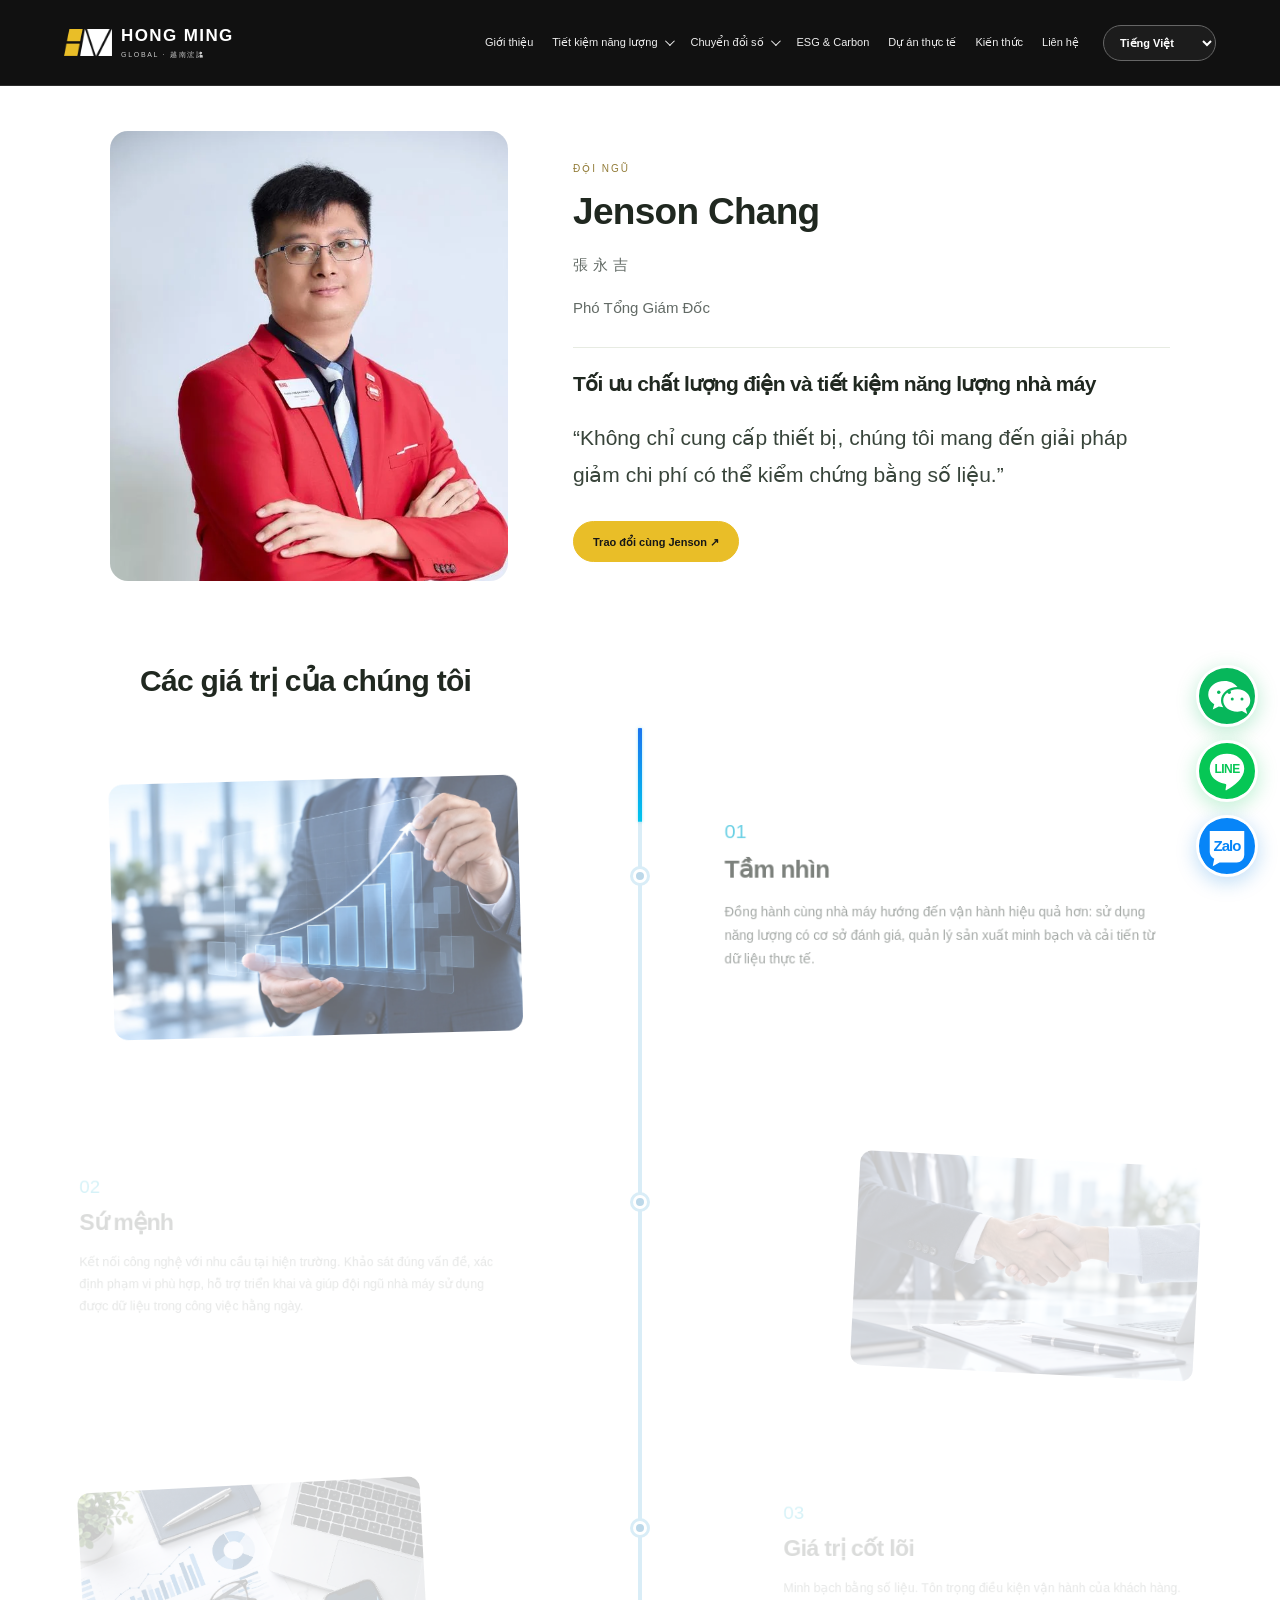
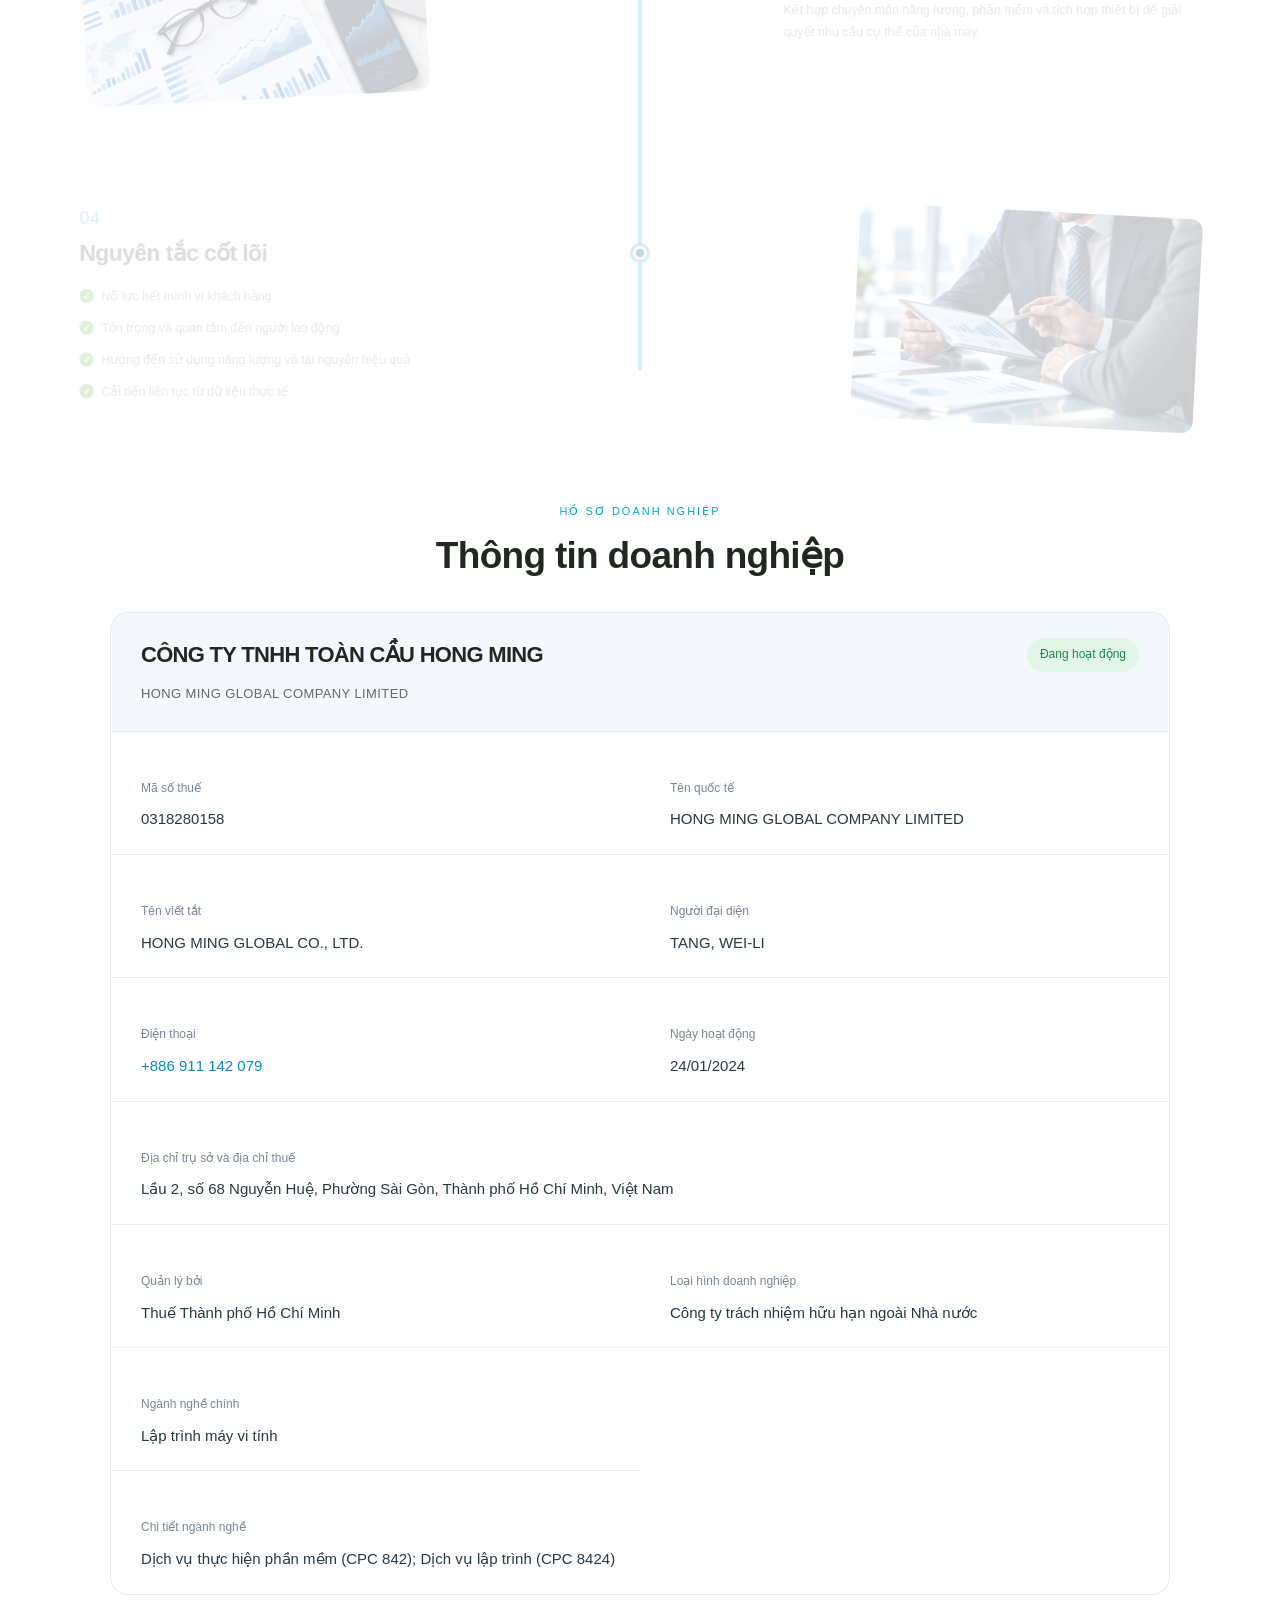
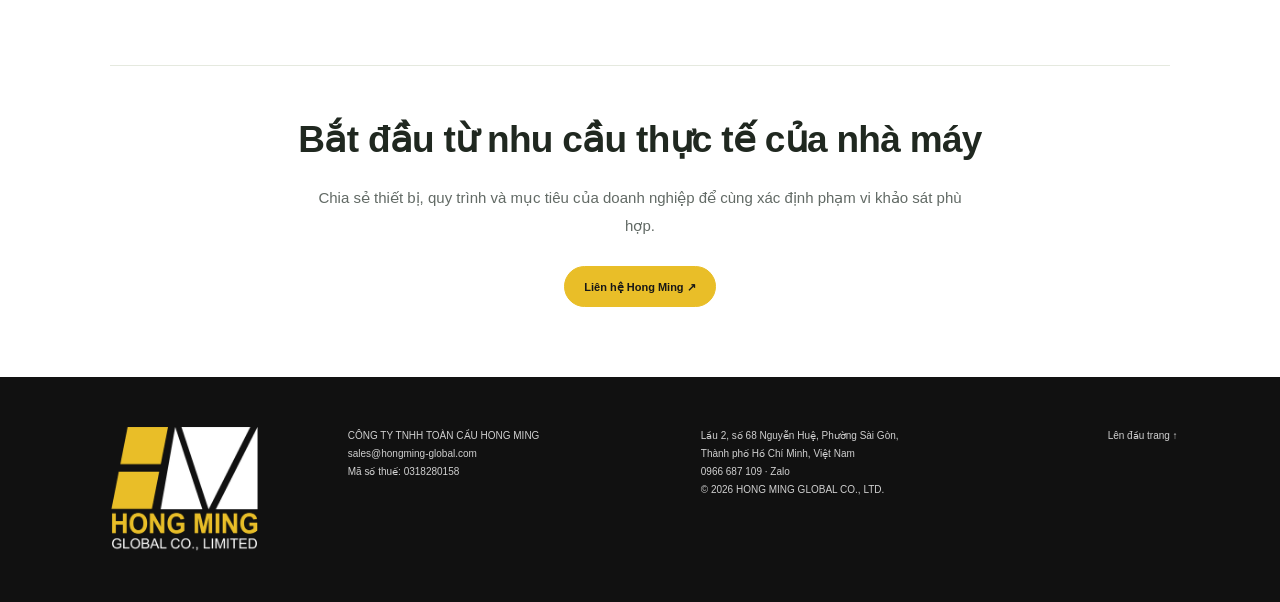
==== about.html @ 5a0a0f25 "Enable site animations automatically on every device" ====
<!DOCTYPE html><html lang="vi" translate="no" class="notranslate"><head><script src="motion-defaults-v86.js?v=86" defer></script><meta charset="utf-8"><meta name="viewport" content="width=device-width,initial-scale=1"><meta name="google" content="notranslate"><meta name="description" content="Giới thiệu Hong Ming Global."><title>Giới thiệu | Hong Ming Global</title><link rel="icon" href="assets__favicon.png"><link rel="canonical" href="https://lamsung632-collab.github.io/hongmingglobal/about.html"><link rel="stylesheet" href="shared-v84.css?v=86"><link rel="stylesheet" href="about-v84.css?v=86"><link rel="stylesheet" href="responsive-v85.css?v=86"></head><body><header class="home-header"><a aria-label="Hong Ming Global" class="brand" href="index.html#home"><span class="brand-mark" aria-hidden="true"><img src="assets__hm-mark-original.png" width="944" height="533" alt="" decoding="async" draggable="false"></span><span class="brand-wordmark"><b>HONG MING</b><small>GLOBAL · 越南浤詺</small></span></a><button aria-expanded="false" aria-label="Mở menu" class="menu">☰</button><nav aria-label="Điều hướng chính"><a href="about.html" data-t="about">Giới thiệu</a><details class="nav-group"><summary data-t="energy">Tiết kiệm năng lượng</summary><div class="nav-panel"><a href="index.html#services">Green Power Shield</a><a href="index.html#services">R-Optimizer · Water Scale Go</a><a href="ems.html">EMS</a></div></details><details class="nav-group"><summary data-t="digital">Chuyển đổi số</summary><div class="nav-panel"><a href="smb.html">SMB · IoT</a><a href="mes.html">MES</a><a href="rfid.html">RFID · WIP · WMS</a></div></details><a href="index.html#esg">ESG &amp; Carbon</a><a data-t="projects" href="index.html#projects">Dự án thực tế</a><a data-t="knowledge" href="index.html#knowledge">Kiến thức</a><a data-t="contact" href="index.html#contact">Liên hệ</a></nav><label class="language-label"><span class="sr-only">Language / Ngôn ngữ / 語言</span><select aria-label="Language / Ngôn ngữ / 語言" class="language notranslate" translate="no" id="lang"><option value="vi" lang="vi" translate="no">Tiếng Việt</option><option value="zh" lang="zh-Hant" translate="no">繁體中文</option><option value="en" lang="en" translate="no">English</option></select></label><a class="header-survey" href="index.html#contact" data-t="shortsurvey">Đặt lịch khảo sát ↗</a></header><main class="intro-page ems-page" id="home"><section class="intro-wrap intro-leader" id="team" data-ems-reveal><figure><img src="assets__jenson.webp" alt="Jenson Chang — 張永吉" width="600" height="900" loading="eager" decoding="async" draggable="false" fetchpriority="high"></figure><div><p data-t="abteam">ĐỘI NGŨ</p><h2>Jenson Chang</h2><p class="intro-name">張永吉</p><p data-t="abrole">Phó Tổng Giám Đốc</p><h3 data-t="abexpert">Tối ưu chất lượng điện và tiết kiệm năng lượng nhà máy</h3><blockquote data-t="abquote">“Không chỉ cung cấp thiết bị, chúng tôi mang đến giải pháp giảm chi phí có thể kiểm chứng bằng số liệu.”</blockquote><a class="home-primary" href="index.html#contact"><span data-t="abmeet">Trao đổi cùng Jenson ↗</span></a></div></section><section class="intro-wrap intro-values" id="values"><h2 data-t="abvalues">Các giá trị của chúng tôi</h2><div class="intro-value-flow"><div class="intro-connection" aria-hidden="true"></div><article class="intro-story "><figure class="intro-value-photo"><img src="assets__about-value-1.webp" alt="Business growth vision" width="1586" height="992" loading="lazy" decoding="async" draggable="false"></figure><div><span class="intro-number">01</span><h3 data-t="abvision">Tầm nhìn</h3><p data-t="abvisionp">Đồng hành cùng nhà máy hướng đến vận hành hiệu quả hơn: sử dụng năng lượng có cơ sở đánh giá, quản lý sản xuất minh bạch và cải tiến từ dữ liệu thực tế.</p></div></article><article class="intro-story intro-reverse"><figure class="intro-value-photo"><img src="assets__about-value-2.webp" alt="Business partnership" width="1586" height="992" loading="lazy" decoding="async" draggable="false"></figure><div><span class="intro-number">02</span><h3 data-t="abmission">Sứ mệnh</h3><p data-t="abmissionp">Kết nối công nghệ với nhu cầu tại hiện trường. Khảo sát đúng vấn đề, xác định phạm vi phù hợp, hỗ trợ triển khai và giúp đội ngũ nhà máy sử dụng được dữ liệu trong công việc hằng ngày.</p></div></article><article class="intro-story "><figure class="intro-value-photo"><img src="assets__about-value-3.webp" alt="Data analysis and core values" width="1586" height="992" loading="lazy" decoding="async" draggable="false"></figure><div><span class="intro-number">03</span><h3 data-t="abcore">Giá trị cốt lõi</h3><p data-t="abcorep">Minh bạch bằng số liệu. Tôn trọng điều kiện vận hành của khách hàng. Kết hợp chuyên môn năng lượng, phần mềm và tích hợp thiết bị để giải quyết nhu cầu cụ thể của nhà máy.</p></div></article><article class="intro-story intro-reverse"><figure class="intro-value-photo"><img src="assets__about-value-4.webp" alt="Business consultation and principles" width="1586" height="992" loading="lazy" decoding="async" draggable="false"></figure><div><span class="intro-number">04</span><h3 data-t="abprinciple">Nguyên tắc cốt lõi</h3><ul class="intro-principles"><li data-t="abp1">Nỗ lực hết mình vì khách hàng</li><li data-t="abp2">Tôn trọng và quan tâm đến người lao động</li><li data-t="abp3">Hướng đến sử dụng năng lượng và tài nguyên hiệu quả</li><li data-t="abp4">Cải tiến liên tục từ dữ liệu thực tế</li></ul></div></article></div></section><section class="intro-company-profile intro-wrap" id="history" data-ems-reveal=""><p class="intro-company-kicker" data-t="cpk">HỒ SƠ DOANH NGHIỆP</p><h2 data-t="cph">Thông tin doanh nghiệp</h2><div class="intro-company-heading"><h3>CÔNG TY TNHH TOÀN CẦU HONG MING</h3><span class="intro-company-status" data-t="cpactive">Đang hoạt động</span><p>HONG MING GLOBAL COMPANY LIMITED</p></div><dl class="intro-company-details"><div class="intro-company-field"><dt data-t="cptax">Mã số thuế</dt><dd>0318280158</dd></div><div class="intro-company-field"><dt data-t="cpinternational">Tên quốc tế</dt><dd>HONG MING GLOBAL COMPANY LIMITED</dd></div><div class="intro-company-field"><dt data-t="cpshort">Tên viết tắt</dt><dd>HONG MING GLOBAL CO., LTD.</dd></div><div class="intro-company-field"><dt data-t="cprep">Người đại diện</dt><dd>TANG, WEI-LI</dd></div><div class="intro-company-field"><dt data-t="cpphone">Điện thoại</dt><dd><a href="tel:+886911142079">+886 911 142 079</a></dd></div><div class="intro-company-field"><dt data-t="cpstart">Ngày hoạt động</dt><dd>24/01/2024</dd></div><div class="intro-company-field intro-company-wide"><dt data-t="cpaddress">Địa chỉ trụ sở và địa chỉ thuế</dt><dd data-t="cpaddressv">Lầu 2, số 68 Nguyễn Huệ, Phường Sài Gòn, Thành phố Hồ Chí Minh, Việt Nam</dd></div><div class="intro-company-field"><dt data-t="cpauthority">Quản lý bởi</dt><dd data-t="cpauthorityv">Thuế Thành phố Hồ Chí Minh</dd></div><div class="intro-company-field"><dt data-t="cptype">Loại hình doanh nghiệp</dt><dd data-t="cptypev">Công ty trách nhiệm hữu hạn ngoài Nhà nước</dd></div><div class="intro-company-field"><dt data-t="cpindustry">Ngành nghề chính</dt><dd data-t="cpindustryv">Lập trình máy vi tính</dd></div><div class="intro-company-field intro-company-wide"><dt data-t="cpsoftware">Chi tiết ngành nghề</dt><dd data-t="cpsoftwarev">Dịch vụ thực hiện phần mềm (CPC 842); Dịch vụ lập trình (CPC 8424)</dd></div></dl></section><section class="intro-wrap intro-next" data-ems-reveal><h2 data-t="abnext">Bắt đầu từ nhu cầu thực tế của nhà máy</h2><p data-t="abnextp">Chia sẻ thiết bị, quy trình và mục tiêu của doanh nghiệp để cùng xác định phạm vi khảo sát phù hợp.</p><a class="home-primary" href="index.html#contact"><span data-t="abcontact">Liên hệ Hong Ming ↗</span></a></section></main><footer class="fine-footer"><img alt="Hong Ming Global" class="logo" decoding="async" src="assets__hm-logo-white.png" width="360" height="273" draggable="false"><div>CÔNG TY TNHH TOÀN CẦU HONG MING<br><a href="mailto:sales@hongming-global.com">sales@hongming-global.com</a><br><span data-t="tax">Mã số thuế</span>: 0318280158</div><div>Lầu 2, số 68 Nguyễn Huệ, Phường Sài Gòn,<br>Thành phố Hồ Chí Minh, Việt Nam<br><a href="tel:+84966687109">0966 687 109</a> · <a href="https://zalo.me/0966687109">Zalo</a><br>© 2026 HONG MING GLOBAL CO., LTD.</div><a data-t="top" href="index.html#home">Lên đầu trang ↑</a></footer><div class="floating-socials" role="group" aria-label="Zalo · WeChat · LINE"><a class="floating-zalo social-wechat" href="https://u.wechat.com/kDHNkAsLHVBf3X8Jp2XX3-I" target="_blank" rel="noopener" aria-label="WeChat" title="WeChat"><img src="assets__wechat-green.svg" alt="WeChat" width="48" height="48" draggable="false" decoding="async"></a><a class="floating-zalo social-line" href="https://line.me/ti/p/vI6jWP2Cho" target="_blank" rel="noopener" aria-label="LINE" title="LINE"><img src="assets__line-green.svg" alt="LINE" width="48" height="48" draggable="false" decoding="async"></a><a aria-label="Nhắn Zalo Hong Ming" class="floating-zalo" href="https://zalo.me/0966687109" rel="noopener" target="_blank"><img src="assets__zalo-blue.svg" alt="Zalo" width="48" height="48" draggable="false" decoding="async"></a></div><script src="content-v2.js?v=86" defer></script><script src="content-en.js?v=86" defer></script><script src="about-page.js?v=86" defer></script><script src="site-navigation.js?v=86" defer></script><script src="ems-effects.js?v=86" defer></script><script src="about-values-flow.js?v=86" defer></script><script src="image-interactions.js?v=86" defer></script><script src="responsive-ui-v85.js?v=86" defer></script></body></html>
---- shared-v84.css ----
/* style.css */
:root{--bg:#111314;--panel:#1b1e20;--yellow:#edc62c;--text:#f4f2e9;--muted:#a5aaa9}*{box-sizing:border-box}html{scroll-behavior:smooth;scroll-padding-top:100px}body{margin:0;background:var(--bg);color:var(--text);font-family:Arial,'Noto Sans',sans-serif;line-height:1.65}button,input,textarea{font:inherit}a{color:inherit;text-decoration:none}button,a,input,textarea,summary{-webkit-tap-highlight-color:transparent}button,a{touch-action:manipulation}a:focus-visible,button:focus-visible,summary:focus-visible{outline:3px solid var(--yellow);outline-offset:5px}button{cursor:pointer}img{display:block;max-width:100%}.wrap{width:min(1240px,90%);margin:auto}header{position:sticky;top:0;z-index:20;background:#111314f5;border-bottom:1px solid #303334;display:flex;align-items:center;gap:22px;padding:21px 4%;backdrop-filter:blur(12px)}.logo{width:225px;height:auto}nav{display:flex;gap:20px;margin-left:auto;font-size:12px;font-weight:700}nav a:hover{color:var(--yellow)}.language{background:var(--yellow);border:0;padding:8px 12px;font-weight:bold}.menu{display:none}.hero{display:grid;grid-template-columns:1.12fr 1fr;gap:70px;align-items:center;padding:78px 0 70px}.eyebrow{text-transform:uppercase;font-size:12px;letter-spacing:2px;font-weight:bold;color:var(--yellow);margin:0 0 24px}h1{font-size:clamp(42px,4.5vw,68px);line-height:1.12;letter-spacing:-2.5px;margin:0 0 28px;font-weight:750}h1 span,h2 span{color:var(--yellow)}.lead{font-size:18px;color:var(--muted);line-height:1.8;max-width:580px}.actions{display:flex;align-items:center;flex-wrap:wrap;gap:24px;margin:32px 0}.button{display:inline-block;background:var(--yellow);color:#111;border:0;padding:15px 22px;font-size:14px;font-weight:700}.button:hover{background:#ffdc4d}.textlink{font-size:13px;border-bottom:1px solid #777;padding-bottom:5px}.hero-note{display:flex;gap:9px;align-items:center;font-size:12px;color:var(--muted);margin-top:45px}.dot{height:6px;width:6px;background:var(--yellow);border-radius:50%}figure{margin:0}.hero-image{position:relative;height:565px;background:var(--panel)}.hero-image>img{width:100%;height:100%;object-fit:cover}.hero-image:after{content:'';position:absolute;inset:45% 0 0;background:linear-gradient(transparent,#000d)}.hero-image figcaption{position:absolute;z-index:1;bottom:25px;left:25px;right:25px;display:flex;flex-direction:column;font-size:12px;letter-spacing:1px}.hero-image strong{font-size:21px;margin:5px 0}.trust{display:grid;grid-template-columns:repeat(4,1fr);padding:35px 0 40px;border-top:1px solid #383b3d;border-bottom:1px solid #383b3d}.trust>div{padding-left:30px;border-left:1px solid #383b3d}.trust>div:first-child{padding-left:0;border:0}.trust strong{display:block;font-size:36px;font-weight:500;color:var(--yellow)}.trust span{font-size:12px;color:var(--muted)}.section{padding-top:100px;padding-bottom:100px}h2{font-size:clamp(32px,3.5vw,48px);line-height:1.18;letter-spacing:-1.3px;margin:0 0 30px}h3{font-size:22px;line-height:1.4;margin:0 0 13px}.section-heading{display:flex;justify-content:space-between;gap:65px;align-items:end;margin-bottom:45px}.section-heading>p{max-width:390px;color:var(--muted);font-size:15px;margin-bottom:32px}.energy-layout{display:grid;grid-template-columns:1fr 1fr;gap:65px}.energy-layout figure img{width:100%;height:470px;object-fit:cover}.energy-layout figcaption{font-size:12px;color:var(--muted);margin-top:15px}.solutions article{display:flex;gap:24px;border-bottom:1px solid #3a3a3a;padding:19px 0}.solutions article:first-child{padding-top:0}.solutions article>span{color:var(--yellow);font-size:12px}.solutions p{color:var(--muted);font-size:14px;margin:0}.light{background:#efeee7;color:#1a1d1d}.light .eyebrow{color:#8b7100}.light .section-heading>p{color:#626766}.digital-grid{display:grid;grid-template-columns:1.35fr 1fr;gap:65px}.digital-main{background:white}.digital-main>img{width:100%;aspect-ratio:2.1;object-fit:contain;padding:15px}.digital-main>div{padding:28px}.digital-main p,.digital-list p{font-size:14px;color:#606765}.digital-list article{border-bottom:1px solid #cacdc7;padding:16px 0}.digital-list article:first-child{padding-top:0}.digital-list b{font-size:11px;letter-spacing:2px;color:#817000}.digital-list h3{margin:8px 0}.filters{display:flex;gap:8px;margin:0 0 28px;flex-wrap:wrap}.filters button{background:transparent;color:var(--muted);border:1px solid #414747;padding:10px 18px;font-size:13px}.filters .selected{background:var(--yellow);color:#161616;border-color:var(--yellow)}.project-grid{display:grid;grid-template-columns:repeat(3,1fr);gap:30px}.project-card{background:transparent;border:0;padding:0;text-align:left;color:var(--text)}.project-card img{width:100%;height:240px;object-fit:cover;background:#e9e9e9;transition:filter .2s}.project-card:hover img{filter:brightness(1.15)}.project-card .tag{font-size:10px;letter-spacing:1.5px;color:var(--yellow);display:block;margin:20px 0 9px}.project-card h3{display:flex;justify-content:space-between}.project-card p{font-size:13px;color:var(--muted);margin:0 0 18px}.source-note{font-size:11px;color:var(--muted);margin-top:35px}.esg{background:#252c28;border-top:1px solid #424d44;border-bottom:1px solid #424d44}.esg-grid{display:grid;grid-template-columns:1fr 1fr;gap:100px}.esg-grid article{display:flex;gap:25px;padding:20px 0;border-bottom:1px solid #4e5b52}.esg-grid strong{color:var(--yellow);font-size:12px}.about{display:grid;grid-template-columns:1fr 1fr;gap:90px}.about h2{font-size:64px}.values{border-top:1px solid #383b3d;padding-top:20px;margin-top:30px;color:var(--yellow)}.company{padding:35px;background:var(--panel);align-self:center}.company h3{font-size:24px}.company>p:not(.eyebrow){font-size:12px;color:var(--muted)}dl{font-size:14px}dt{color:var(--muted);margin-top:25px}dd{margin:3px 0}.knowledge{padding-top:0}.knowledge details{padding:22px 0;border-bottom:1px solid #3c4142}.knowledge summary{cursor:pointer;font-size:18px}.knowledge details p{color:var(--muted);max-width:800px}.contact{background:var(--yellow);color:#171b18}.contact .eyebrow{color:#635100}.contact-grid{display:grid;grid-template-columns:1fr 1fr;gap:110px}.contact h2{font-size:56px}.contact-phone{display:block;font-size:36px;letter-spacing:-1px;margin:30px 0 10px}.contact-links{display:flex;gap:30px;font-weight:bold}.contact-links a{border-bottom:1px solid #171b18}.small{font-size:12px}.contact form{background:#171c18;padding:34px;color:var(--text)}label{display:block;font-size:12px;margin-bottom:16px}input,textarea{display:block;width:100%;border:0;border-bottom:1px solid #627063;background:#242c26;color:white;padding:10px;margin-top:6px;border-radius:0}input:focus,textarea:focus{outline:2px solid var(--yellow)}form .small{color:var(--muted)}footer{padding-top:45px!important;padding-bottom:45px!important;display:flex;justify-content:space-between;gap:30px;font-size:11px;color:var(--muted);align-items:center}footer .logo{width:195px}dialog{border:1px solid #525b55;background:var(--bg);color:var(--text);max-width:850px;width:92%;max-height:90vh;padding:40px}dialog::backdrop{background:#000b;backdrop-filter:blur(5px)}#close-dialog{position:absolute;right:14px;top:7px;font-size:30px;background:none;border:0;color:white}dialog img{width:100%;max-height:55vh;object-fit:contain;margin:24px 0;background:#222}dialog p{color:var(--muted)}@media(max-width:1100px){nav{gap:12px;font-size:10px}.logo{width:180px}.hero{gap:35px}.hero-image{height:480px}.contact-grid{gap:50px}}@media(max-width:800px){header{padding:16px 5%}.menu{display:block;margin-left:auto;background:none;color:white;border:0;font-size:24px}nav{display:none;position:absolute;top:76px;left:0;right:0;padding:20px 5%;background:var(--bg);font-size:16px;flex-direction:column}nav.open{display:flex}.hero,.energy-layout,.digital-grid,.about,.esg-grid,.contact-grid{grid-template-columns:1fr;gap:35px}.hero{padding:50px 0}.hero-image{height:430px}.hero-note{margin-top:25px}h1{font-size:48px}.section{padding-top:65px;padding-bottom:65px}.section-heading{display:block;margin-bottom:30px}.section-heading>p{max-width:none}.trust{grid-template-columns:1fr 1fr;gap:25px}.trust>div{padding-left:15px}.trust>div:nth-child(3){border:0;padding:0}.trust span{font-size:10px}.project-grid{grid-template-columns:1fr 1fr;gap:22px}.project-card img{height:180px}.project-card h3{font-size:20px}.contact h2{font-size:44px}.about h2{font-size:54px}.energy-layout figure img{height:320px}footer{display:grid;grid-template-columns:1fr 1fr}.knowledge{padding-top:0}dialog{padding:30px 20px}}@media(max-width:450px){h1{font-size:41px}.project-grid{grid-template-columns:1fr}.project-card img{height:240px}.contact form{padding:22px}.contact-phone{font-size:30px}.hero-image{height:370px}footer{grid-template-columns:1fr}.actions{gap:20px}.logo{width:185px}.language{padding:6px 9px}.trust strong{font-size:30px}}
/* Hong Ming / refined monochrome edition */
:root{--yellow:#d8b83e;--text:#f7f7f2;--muted:#a4aaa8;--line:#303535}body{font-family:Arial,'Microsoft JhengHei',sans-serif}header{padding:18px 3.5%;gap:22px}header nav{font-size:12px;gap:19px}.brand{position:relative;display:block;flex-shrink:0;isolation:isolate;overflow:hidden;padding:8px 0;transition:transform .3s}.brand .logo{width:210px}.brand:after{content:'';position:absolute;top:-60%;left:-90%;width:38%;height:230%;background:linear-gradient(90deg,transparent,#fff4,transparent);transform:skewX(-24deg);pointer-events:none;animation:brand-glint 12s ease-in-out infinite}.brand:hover{transform:translateY(-2px)}@keyframes brand-glint{0%,76%{left:-90%}92%,100%{left:160%}}.language{background:transparent;color:var(--text);border:1px solid #545958;min-height:37px;padding:5px 10px}.language:hover{color:var(--yellow);border-color:var(--yellow)}nav a.active{color:var(--yellow)}.hero{position:relative;padding-top:70px;padding-bottom:75px;gap:60px}.hero:before{content:'';position:absolute;inset:0 38% 0 -10%;background-image:linear-gradient(#ffffff03 1px,transparent 1px),linear-gradient(90deg,#ffffff03 1px,transparent 1px);background-size:64px 64px;pointer-events:none;z-index:-1}.hero h1{font-size:clamp(46px,4.6vw,68px);line-height:1.13;letter-spacing:-2.4px}.hero h1 span{color:#b9bfbc}.hero .eyebrow:before{content:'';display:inline-block;width:24px;height:2px;background:var(--yellow);vertical-align:middle;margin-right:12px}.hero .lead{font-size:17px;max-width:520px}.hero-image{height:580px;overflow:hidden;border-radius:2px}.hero-image img{object-position:center;animation:image-intro 1.1s ease-out both}@keyframes image-intro{from{transform:scale(1.04);filter:brightness(.7)}to{transform:scale(1);filter:brightness(1)}}.hero-copy{animation:copy-intro .8s ease-out both}@keyframes copy-intro{from{opacity:.4;transform:translateY(16px)}to{opacity:1;transform:none}}.hero-image figcaption{padding-top:18px;border-top:1px solid #ffffff60}.hero-image figcaption>span:first-child{color:#dfdfd8}.hero-image figcaption>span:last-child{color:#d2d5d1}.button{transition:background .2s,transform .2s;min-height:49px}.button:hover{transform:translateY(-2px)}.hero .button{background:#f1f1e9;color:#111}.hero .button:hover{background:var(--yellow)}.trust{padding:33px 0}.trust strong{color:#f6f6ee;font-size:38px}.trust span{font-size:12px}.eyebrow{color:#b7bdb9;font-size:11px;letter-spacing:2px}.section{padding-top:88px;padding-bottom:88px}h2{font-weight:650;line-height:1.2}.section-white{width:100%;max-width:none;padding-left:max(5%,calc((100% - 1240px)/2));padding-right:max(5%,calc((100% - 1240px)/2));background:#f7f7f3;color:#191d1b}.section-white .eyebrow{color:#626a65}.section-white .section-heading>p,.section-white .lead,.section-white p:not(.eyebrow){color:#606964}.section-white .source-note{color:#6e756f}.problem-layout{display:grid;grid-template-columns:1.1fr 1fr;gap:75px;align-items:center}.problem-layout figure img{width:100%;border:1px solid #dedfd9}.problem-layout figcaption{font-size:11px;color:#6e756f;margin-top:12px}.thermal{font-size:clamp(34px,3vw,47px);font-weight:bold;letter-spacing:-1.2px}.thermal span{color:#aaa;font-size:30px;padding:0 8px}.problem-layout h3{margin-top:28px}.problem-layout p{font-size:14px}.product-metric{display:flex;align-items:center;gap:17px;margin-top:15px}.product-metric b{font-size:25px;font-weight:500;color:#e6e9e3;white-space:nowrap}.product-metric small{font-size:11px;line-height:1.5;color:#979f9a}.energy-layout figure{align-self:start;position:sticky;top:120px}.solutions article{padding:22px 0}.solutions article>span{color:#9da59f}.technical-details{border-top:1px solid #434a46;border-bottom:1px solid #434a46;margin-top:45px;padding:19px 0}.technical-details summary{cursor:pointer;font-size:14px;font-weight:bold;padding:5px 0}.technical-details p{font-size:13px}.technical-details[open] summary{margin-bottom:24px}.reference-grid{display:grid;grid-template-columns:1fr 1fr;gap:20px 45px}.reference-grid b{font-size:15px;line-height:2.3}.technical-details h3{margin-top:25px;font-size:18px}.table-scroll{overflow:auto}table{border-collapse:collapse;width:100%;font-size:14px;text-align:center}td,th{padding:14px;border:1px solid #424a45}th{font-weight:500}.ems-layout{display:grid;grid-template-columns:1fr 1.15fr;gap:65px;align-items:center}.ems-layout figure{background:#eceee8;padding:18px}.ems-layout figcaption{font-size:11px;color:#666e69;padding-top:12px}.process-mini article{display:flex;gap:22px;padding:20px 0;border-bottom:1px solid #d9ddd6}.process-mini article:first-child{padding-top:0}.process-mini article>span{font-size:12px;color:#878e86}.process-mini h3{font-size:21px}.process-mini p{font-size:14px;margin:0}.light{background:#111314;color:#f7f7f2}.light .eyebrow{color:#a4aaa8}.light .section-heading>p{color:#a4aaa8}.digital-main{background:#202625;color:#fff}.digital-main>img{background:#f1f3ed;padding:20px;min-height:240px}.digital-main p,.digital-list p{color:#a4aaa8}.digital-list article{border-color:#424a45}.digital-list b{color:#a4aaa8}.digital-more{display:grid;grid-template-columns:1fr 1fr;gap:65px;padding-top:45px}.digital-more article{border-top:1px solid #414a45;padding-top:25px}.digital-more p{color:#a4aaa8;font-size:14px}.compatibility b{display:inline-block;min-width:100px;color:#f4f5ee}#projects{background:#f7f7f3;color:#191d1b;width:100%;max-width:none;padding-left:max(5%,calc((100% - 1240px)/2));padding-right:max(5%,calc((100% - 1240px)/2))}#projects .section-heading>p,#projects .eyebrow,#projects .source-note{color:#606964}.project-card{color:#191d1b}.project-card img{border-radius:2px;transition:transform .35s,filter .35s}.project-card:hover img{filter:none;transform:translateY(-5px)}.project-card h3{font-size:23px}.project-card h3>span{font-size:20px;font-weight:400;color:#737c75}.project-card p{color:#606964}.project-card .tag{color:#706122;font-size:10px}.filters button{border-color:#ccd1c8;color:#454d47}.filters .selected{background:#1b211d;color:#fff;border-color:#1b211d}.filters button:hover{border-color:#606a62}#results{background:#eceee8;border-top:1px solid #d7ddd3}.results-grid{display:grid;grid-template-columns:repeat(3,1fr);gap:0}.results-grid article{padding:28px 30px 30px 0;border-top:1px solid #bec6bc;margin-right:30px}.results-grid .eyebrow{font-size:10px;letter-spacing:1px;min-height:18px}.results-grid strong{font-size:42px;line-height:1.2;font-weight:500;letter-spacing:-2px;display:block;margin-bottom:18px}.results-grid article:last-child strong{font-size:29px;letter-spacing:-1px;margin-bottom:30px}.results-grid p:not(.eyebrow){font-size:13px}.ab-figure{margin-top:35px}.ab-figure .image-zoom{display:block;max-height:440px;overflow:auto;width:100%;background:#fff;padding:15px}.ab-figure img{width:100%}figcaption{font-size:12px;margin-top:12px;color:#959e97}.section-white figcaption{color:#606964}.image-zoom{padding:0;border:0;background:none;cursor:zoom-in;display:block;width:100%}.video-feature video{display:block;width:100%;aspect-ratio:16/9;max-height:610px;background:#000;object-fit:contain}.video-feature figcaption{border-bottom:1px solid #3c4540;padding-bottom:20px}.media-gallery{display:grid;grid-template-columns:repeat(4,1fr);gap:20px;margin-top:32px}.media-gallery img{width:100%;height:205px;object-fit:cover}.media-gallery figcaption{font-size:11px}.process-grid{display:grid;grid-template-columns:repeat(4,1fr);gap:32px}.step-number{display:block;font-size:48px;font-weight:300;color:#a5ada2;border-top:1px solid #cbd2c6;padding-top:18px;margin-bottom:30px}.process-grid h3{font-size:20px;min-height:58px}.process-grid p{font-size:14px}.process-note{display:grid;grid-template-columns:.9fr 1.3fr;gap:60px;margin-top:38px;background:#eaece5;border-left:3px solid #c6ab44;padding:25px 30px}.process-note h3{margin:0;font-size:20px;align-self:center}.process-note p{font-size:13px;margin:0}.industry-list{display:grid;grid-template-columns:repeat(5,1fr);gap:25px}.industry-list article{padding:25px 0;border-top:1px solid #465047}.industry-list h3{font-size:20px}.industry-list p{color:#a4aaa8;font-size:13px}.area-note{font-size:13px;border-top:1px solid #465047;padding-top:22px;color:#a4aaa8}.esg{background:#f7f7f3;color:#191d1b;border-color:#d9dfd5}.esg .eyebrow{color:#626a65}.esg .lead{color:#606964}.esg-grid article{border-color:#cbd3c6}.esg-grid strong{color:#777f75}.esg-services{display:grid;grid-template-columns:repeat(3,1fr);gap:35px;margin-top:50px}.esg-services article{padding-top:25px;border-top:1px solid #bbc5b7}.esg-services b{color:#727d6e;font-size:12px;letter-spacing:1px}.esg-services h3{margin-top:15px;font-size:23px}.esg-services p{font-size:14px;color:#606964}.about{background:#151918;color:#f3f4ed}.about .eyebrow{color:#a4aaa8}.about h2 span{color:#aeb6ad}.about .lead{color:#a4aaa8}.company{background:#202723;border:1px solid #38433a}.company>p:not(.eyebrow){color:#a4aaa8}.company .eyebrow{color:#b9c0b5}.company dt{color:#a4aaa8}.values{color:#d3d7cd}.leader-section{display:grid;grid-template-columns:.8fr 1.2fr;gap:100px;align-items:center}.leader-photo{height:580px;overflow:hidden;background:#e8e9e5}.leader-photo img{width:100%;height:100%;object-fit:cover;object-position:center 25%}.leader-copy h2{font-size:44px}.chinese-name{display:block;font-size:23px;letter-spacing:4px;margin-top:12px;color:#6e776c}.leader-copy .leader-title{font-size:15px;color:#777f73;padding-bottom:25px;border-bottom:1px solid #cfd7c8}.leader-copy h3{font-size:23px;max-width:450px}.leader-copy blockquote{font-size:25px;line-height:1.65;color:#5e6959;margin:30px 0}.button-dark{background:#20281f;color:white}.button-dark:hover{background:#3a4636}.brand-groups>div{padding:26px 0;border-top:1px solid #39443b}.brand-groups h3{font-size:12px;letter-spacing:.5px;color:#969f94;margin-bottom:24px}.brand-names{display:flex;flex-wrap:wrap;gap:16px 38px}.brand-names span{font-size:23px;font-weight:600;color:#d9dfd4;letter-spacing:-.5px}.exhibition{display:grid;grid-template-columns:1.6fr 1fr;gap:28px;margin-top:40px}.exhibition img{width:100%;height:370px;object-fit:cover}.exhibition figure:last-child img{object-position:50% 40%}.knowledge{padding-top:88px;background:#f7f7f3;color:#191d1b;width:100%;max-width:none;padding-left:max(5%,calc((100% - 1240px)/2));padding-right:max(5%,calc((100% - 1240px)/2))}.knowledge .eyebrow{color:#626a65}.knowledge details{border-color:#d0d7cb}.knowledge details p{color:#606964}.knowledge summary{font-size:17px;font-weight:500;list-style:none;display:flex;justify-content:space-between;gap:20px}.knowledge summary:after{content:'+';font-size:22px}.knowledge details[open] summary:after{content:'−'}.contact{background:#eef0e8;color:#191d1b;border-top:1px solid #d5ddcc}.contact .eyebrow{color:#67715f}.contact h2{font-size:48px}.contact-grid{gap:70px;align-items:start}.contact p{font-size:14px;color:#59634f}.contact-phone{font-size:34px}.contact-links{font-size:15px}.contact form{background:#fff;color:#1d251a;border:1px solid #d7dece;padding:32px;box-shadow:0 16px 40px #00000004}.contact input,.contact textarea,.contact select{background:#f3f5ef;color:#1d251a;border:1px solid #d8dfce;padding:11px;outline-offset:2px}.contact label{font-weight:600;font-size:12px;color:#4b5744}.contact .button{background:#20281f;color:white;width:100%;margin-top:8px}.contact .button:hover{background:#3a4636}.contact .small{font-size:11px;color:#6d7764}.contact .qr-contacts{display:grid;grid-template-columns:repeat(3,1fr);gap:16px;margin-top:30px;max-width:450px}.qr-contacts figure{background:#fff;padding:10px;align-self:start}.qr-contacts img{width:100%;height:auto;aspect-ratio:1;object-fit:contain}.qr-contacts figcaption{text-align:center;color:#45513f;font-size:11px;margin:5px 0;line-height:1.6}.office-info{margin-top:25px;border-top:1px solid #c6cfbc;padding-top:15px}.office-info p{font-size:12px}.form-row{display:grid;grid-template-columns:1fr 1fr;gap:14px}select{display:block;width:100%;margin-top:6px;font:inherit;min-height:46px;border-radius:0}footer{align-items:start;padding-top:48px!important;padding-bottom:48px!important;font-size:11px;color:#a4aaa8}footer .logo{width:180px}.floating-zalo{position:fixed;bottom:24px;right:25px;background:#fff;color:#172514;border:1px solid #ccd4c6;border-radius:30px;box-shadow:0 4px 22px #0002;padding:11px 18px;font-size:14px;z-index:25;display:flex;gap:9px;align-items:center}.online-dot{width:6px;height:6px;background:#66a068;border-radius:50%}.skip-link{position:fixed;z-index:100;top:-100px;background:#fff;color:#111;padding:12px}.skip-link:focus{top:0}dialog{max-width:1050px;padding:45px;border:1px solid #596052}dialog img{max-height:70vh}#close-dialog{width:40px;height:40px}.knowledge-grid{display:grid;grid-template-columns:repeat(3,1fr);gap:22px;margin-bottom:55px}.knowledge-grid details{border:1px solid #d2d9cc;padding:24px;background:#fff;align-self:start}.knowledge-grid summary{font-size:20px;line-height:1.45}.knowledge-grid p{font-size:14px}.article-label{font-size:10px;letter-spacing:1px;color:#8d9685;display:block;margin-bottom:12px}.faq-heading{font-size:27px;margin-top:55px}.data-flow{padding-top:65px;padding-bottom:65px}.flow-tabs{display:flex;gap:10px;flex-wrap:wrap}.flow-tabs button{padding:10px 18px;border:1px solid #c1cbb7;background:transparent;color:#4a5642}.flow-tabs button[aria-selected=true]{background:#20281f;color:#fff}.flow-stage{display:grid;grid-template-columns:1fr 32px 1fr 32px 1fr;align-items:center;gap:10px;padding:38px 0}.flow-stage>div{border:1px solid #c9d3c0;padding:25px;min-height:130px;display:flex;flex-direction:column;justify-content:center;background:#fff}.flow-stage span{font-size:11px;color:#77846d;margin-bottom:8px}.flow-stage b{font-size:20px}.flow-stage>strong{text-align:center;font-weight:400;color:#78856c}.flow-description{min-height:50px;max-width:850px;font-size:15px}.no-js-note{font-size:13px}
@media(min-width:1550px){.hero{padding-top:85px;padding-bottom:85px}}@media(max-width:1150px){header{gap:15px}.brand .logo{width:185px}header nav{gap:13px;font-size:10px}.hero{gap:35px}.hero-image{height:540px}.leader-section{gap:60px}.contact-grid{gap:40px}}@media(max-width:900px){header nav{font-size:10px;gap:10px}.brand .logo{width:170px}.problem-layout{gap:40px}.process-grid{grid-template-columns:1fr 1fr}.industry-list{grid-template-columns:repeat(3,1fr)}.results-grid strong{font-size:33px}.contact-grid{gap:35px}.contact h2{font-size:40px}.media-gallery img{height:170px}.exhibition img{height:300px}.leader-section{gap:45px}.leader-photo{height:480px}}@media(max-width:800px){header{padding:12px 5%}.brand .logo{width:195px}.brand{padding:6px 0}.language{font-size:13px}header nav{top:73px;font-size:15px;gap:18px;padding:22px 5%;border-bottom:1px solid #3c4339}.menu{font-size:22px}.hero{padding-top:45px;padding-bottom:45px;gap:30px}.hero h1{font-size:48px}.hero-image{height:430px}.hero-image img{object-position:center 40%}.trust{padding:25px 0}.trust strong{font-size:32px}.trust span{font-size:10px}.section{padding-top:65px;padding-bottom:65px}.section-heading{margin-bottom:30px}.section-heading h2{margin-bottom:20px}.section-heading>p{font-size:14px;margin-bottom:0}.section-white{padding-left:5%;padding-right:5%}.problem-layout,.ems-layout,.leader-section{grid-template-columns:1fr;gap:30px}.problem-layout figure{order:2}.problem-layout h3{font-size:23px}.energy-layout figure{position:static}.energy-layout figure img{height:300px}.reference-grid{gap:20px;grid-template-columns:1fr}.digital-more{gap:25px}.results-grid{grid-template-columns:1fr 1fr;gap:20px}.results-grid article{margin:0;padding:22px 0}.results-grid strong{font-size:36px}.results-grid article:last-child strong{font-size:27px;margin-bottom:25px}.media-gallery{grid-template-columns:1fr 1fr;gap:22px}.media-gallery img{height:230px}.process-note{grid-template-columns:1fr;gap:15px;padding:24px}.industry-list{grid-template-columns:1fr 1fr}.esg-services{grid-template-columns:1fr;gap:20px;margin-top:25px}.esg-services h3{font-size:23px}.leader-section{grid-template-columns:.85fr 1.15fr;gap:25px}.leader-photo{height:420px}.leader-copy h2{font-size:31px}.leader-copy blockquote{font-size:20px}.leader-copy h3{font-size:20px}.leader-copy .button{font-size:12px;padding:12px}.leader-copy .leader-title{padding-bottom:15px}.brand-names{gap:16px 25px}.brand-names span{font-size:20px}.exhibition img{height:270px}.knowledge-grid{grid-template-columns:1fr 1fr}.contact-grid{grid-template-columns:1fr;gap:35px}.contact h2{font-size:43px}.contact .qr-contacts{max-width:430px}.contact form{padding:25px}.floating-zalo{right:15px;bottom:15px;font-size:12px;padding:9px 15px}.flow-stage{gap:5px;grid-template-columns:1fr 20px 1fr 20px 1fr}.flow-stage>div{padding:18px 12px}.flow-stage b{font-size:16px}footer{grid-template-columns:1fr 1fr}.ab-figure .image-zoom{max-height:none;padding:8px}}@media(max-width:500px){.hero h1{font-size:43px;letter-spacing:-1.8px}.hero .lead{font-size:15px}.hero-image{height:385px}.hero-image figcaption{bottom:20px;left:20px}.hero-image strong{font-size:19px}.hero .actions{gap:20px;margin:27px 0}.hero .button{padding:13px 17px;font-size:12px}.hero-note{font-size:10px}.section-heading h2{font-size:32px}.results-grid{grid-template-columns:1fr}.results-grid strong{font-size:43px}.results-grid article:last-child strong{font-size:34px;margin-bottom:20px}.results-grid article{padding:22px 0 12px}.media-gallery img{height:165px}.process-grid{grid-template-columns:1fr;gap:12px}.step-number{font-size:36px;margin-bottom:15px}.process-grid h3{min-height:0}.process-grid p{font-size:14px}.industry-list{grid-template-columns:1fr;gap:10px}.industry-list article{padding:18px 0}.industry-list h3{font-size:21px}.digital-more{grid-template-columns:1fr;gap:15px}.leader-section{grid-template-columns:1fr;gap:35px}.leader-photo{height:480px;max-width:380px;width:100%;margin:auto}.leader-copy h2{font-size:38px}.leader-copy blockquote{font-size:23px}.leader-copy h3{font-size:22px}.exhibition{grid-template-columns:1fr}.exhibition img{height:270px}.exhibition figure:last-child img{height:340px}.knowledge-grid{grid-template-columns:1fr;gap:15px}.contact h2{font-size:37px}.contact-phone{font-size:31px}.contact .qr-contacts{gap:9px}.qr-contacts figure{padding:6px}.qr-contacts figcaption{font-size:10px}.form-row{grid-template-columns:1fr;gap:0}.company{padding:25px}.company h3{font-size:23px}.about h2{font-size:47px}.flow-stage{grid-template-columns:1fr;padding:25px 0}.flow-stage>strong{transform:rotate(90deg)}.flow-stage>div{min-height:100px;padding:18px}.flow-stage b{font-size:20px}.flow-tabs button{font-size:12px;padding:8px 12px}footer{grid-template-columns:1fr;padding-bottom:80px!important}}

.knowledge-grid summary{display:block;position:relative;padding-right:17px}.knowledge-grid summary:after{position:absolute;right:0;top:20px}.knowledge-grid .article-label{display:block;font-size:10px;line-height:1.5;color:#8d9685}.brand .logo{height:auto}.hero-image img,.project-card img,.media-gallery img,.energy-layout img,.leader-photo img,.exhibition img{object-fit:cover}.digital-main>img{height:auto}.ems-layout img{height:auto}.problem-layout img,.ab-figure img{height:auto}.qr-contacts img{height:auto}.brand-names span{transition:color .2s}.brand-names span:hover{color:white}

/* home.css */
/* Homepage opening: Finepro-inspired spacing with Hong Ming content. */
.home-header{background:rgba(255,255,255,.96);color:#16191b;border-bottom:1px solid #eceeef;min-height:90px;padding:17px max(3%,calc((100% - 1440px)/2));gap:24px;box-shadow:none}.home-header .brand{display:flex;align-items:center;gap:9px;padding:0;overflow:visible}.home-header .brand:after{display:none}.brand-mark{width:48px;display:flex;color:#191c1e}.brand-mark svg{width:100%;height:auto;overflow:visible}.brand-wordmark{display:flex;flex-direction:column;line-height:1.2;gap:4px}.brand-wordmark b{font-size:18px;font-weight:800;letter-spacing:1px}.brand-wordmark small{font-size:8px;letter-spacing:2.1px;color:#6a7074}.home-header nav{font-size:12px;gap:21px;align-items:center;line-height:1.4;margin-left:auto}.home-header nav>a{white-space:nowrap;padding:10px 0}.home-header nav a:hover,.home-header nav a.active,.nav-group[open]>summary{color:#937719}.nav-group{position:relative;margin:0;padding:0;border:0}.nav-group summary{list-style:none;cursor:pointer;display:flex;align-items:center;gap:7px;padding:10px 0;white-space:nowrap}.nav-group summary::-webkit-details-marker{display:none}.nav-group summary:after{content:'';width:6px;height:6px;border-right:1px solid;border-bottom:1px solid;transform:rotate(45deg) translateY(-2px);transition:transform .2s}.nav-group[open] summary:after{transform:rotate(225deg) translate(-2px,-1px)}.nav-panel{position:absolute;z-index:30;top:calc(100% + 12px);left:-20px;min-width:240px;padding:12px;background:white;border:1px solid #e5e7e9;border-radius:16px;box-shadow:0 16px 48px #15232b12;display:grid;gap:3px;animation:home-dropdown .2s ease}.nav-panel a{display:block;padding:12px;border-radius:8px;font-weight:500}.nav-panel a:hover{background:#f5f5ef}.home-header .language{border:1px solid #b4b6b5;border-radius:30px;color:#24282a;font-size:12px;min-height:36px;padding:6px 14px;white-space:nowrap}.header-survey{display:inline-block;border-radius:30px;padding:11px 18px;background:#16191b;color:white;font-size:11px;font-weight:700;white-space:nowrap;transition:background .2s,transform .2s}.header-survey:hover{background:#3b3b32;transform:translateY(-1px)}
.home-intro{background:#fff;color:#181b1d;padding:68px 0 42px;overflow:hidden}.home-container{width:min(1240px,84%);margin:0 auto}.home-kicker{color:#82764f;margin:0 0 24px;letter-spacing:1.8px;font-size:10px;font-weight:700;display:flex;gap:12px;align-items:center;animation:home-reveal .6s both}.home-kicker:before{content:'';width:22px;height:3px;background:#c9ac4b;flex-shrink:0}.home-heading{display:grid;grid-template-columns:1.6fr 1fr;gap:64px;align-items:start;position:relative}.home-heading:before{content:'';position:absolute;inset:-120px -70px -150px -70px;background:radial-gradient(ellipse at 38% 42%,#e8edf6a8,transparent 64%);pointer-events:none}.home-heading> *{position:relative}.home-heading h1{font-family:Arial,'Microsoft JhengHei',sans-serif;font-size:clamp(38px,3.55vw,58px);font-weight:750;line-height:1.16;letter-spacing:-1.8px;margin:0;animation:home-from-left .7s ease both}.home-description{animation:home-from-right .7s ease both}.home-description>p{font-size:14px;color:#74797c;line-height:1.85;margin:0 0 17px}.home-inline-link{font-size:11px;color:#393e41;font-weight:700;display:inline-flex;gap:20px;border-bottom:1px solid #ced0d0;padding-bottom:7px;transition:gap .2s}.home-inline-link:hover{gap:29px}.home-actions{display:flex;gap:14px;margin:30px 0 28px;position:relative;animation:home-reveal .7s .12s both}.home-primary,.home-secondary{display:inline-flex;justify-content:center;align-items:center;gap:28px;padding:12px 20px;min-height:45px;border:1px solid #1b1e20;border-radius:40px;font-size:12px;font-weight:700;transition:background .2s,color .2s,transform .2s}.home-primary{background:#171a1c;color:white}.home-secondary{background:transparent;color:#272b2e}.home-primary:hover{background:#3c4144;transform:translateY(-2px)}.home-secondary:hover{background:#171a1c;color:white;transform:translateY(-2px)}
.brand-stage{position:relative;isolation:isolate;overflow:hidden;border-radius:30px;background:#111718;color:#f4f5f0;min-height:480px;height:clamp(440px,40vw,550px);padding:28px 36px;animation:home-reveal 1s .2s both;background-image:radial-gradient(ellipse at 65% 20%,#263638,transparent 65%),radial-gradient(ellipse at 15% 95%,#252821,transparent 50%)}.stage-grid{position:absolute;inset:0;z-index:-1;background-image:linear-gradient(#ffffff06 1px,transparent 1px),linear-gradient(90deg,#ffffff06 1px,transparent 1px);background-size:62px 62px;mask-image:linear-gradient(90deg,transparent,#0008,transparent)}.stage-top{display:flex;justify-content:space-between;gap:20px;color:#bfc7c4;font-family:monospace;font-size:9px;letter-spacing:2px;position:relative;z-index:2}.stage-top>span:last-child{font-family:Arial,sans-serif;font-size:8px;letter-spacing:1.6px;color:#8d9995}.particle-logo{position:absolute;inset:38px 0 130px;display:grid;place-items:center;pointer-events:none}#particle-canvas{width:100%;height:100%;display:block}.particle-fallback{position:absolute;width:min(45%,470px);height:auto;color:#d6ba55;opacity:.85}.particle-ready .particle-fallback{display:none}.stage-bottom{position:absolute;bottom:38px;left:36px;right:36px;display:flex;justify-content:space-between;align-items:end;gap:30px}.home-proof{display:block;border-left:2px solid #d2b74d;padding:6px 0 7px 21px;position:relative;max-width:370px}.proof-label{font-size:8px;letter-spacing:1.6px;color:#b3bdb7}.proof-number{font-size:51px;line-height:1.05;letter-spacing:-2px;color:#ead27e;margin:10px 0 8px}.proof-number>span:first-child{font-size:30px;margin-left:3px}.proof-number .proof-arrow{font-size:22px;margin-left:28px;color:#bac5bf;display:inline-block;transition:transform .2s}.home-proof:hover .proof-arrow{transform:translate(3px,-3px)}.home-proof p{font-size:12px;margin:0;color:#e6e9e3}.home-proof small{font-family:monospace;font-size:9px;color:#87948e;display:block;margin-top:5px}.stage-caption{max-width:290px;text-align:right}.stage-status{display:flex;gap:7px;align-items:center;justify-content:end;letter-spacing:1px;font-size:7px;color:#94a69c}.stage-status i{height:4px;width:4px;border-radius:50%;background:#c6bc76;box-shadow:0 0 9px #dcc96370}.stage-caption>p{font-size:23px;line-height:1.32;letter-spacing:-.3px;color:#e7eae3;margin:12px 0 17px}.motion-controls{display:flex;gap:18px;justify-content:end;align-items:center}.motion-controls button{display:inline-flex;gap:6px;align-items:center;background:none;color:#8c9991;border:0;font-size:8px;padding:5px 0}.motion-controls button:hover{color:#e9d58c}.motion-icon{font-size:10px}.stage-since{font-family:monospace;font-size:8px;color:#819087;white-space:nowrap}
.home-stats{width:85%;position:relative;margin:-26px auto 0;background:#fff;border:1px solid #e9ebea;border-radius:18px;box-shadow:0 8px 28px #2634320a;display:grid;grid-template-columns:repeat(4,1fr);padding:25px 12px;animation:home-reveal .8s .4s both}.home-stats>div{text-align:center;padding:0 12px;border-right:1px solid #e9ebea}.home-stats>div:last-child{border:0}.home-stats strong{display:block;font-size:30px;font-weight:650;line-height:1.25;letter-spacing:-.8px;color:#202527}.home-stats strong>span{font-size:20px}.home-stats p{font-size:10px;color:#838889;line-height:1.7;margin:7px 0 0}.home-stats p b{font-weight:500;color:#5d6466}.home-source{font-size:9px;text-align:center;color:#93999a;line-height:1.7;max-width:850px;margin:17px auto 0}.home-header .menu{color:#171b1d}
@keyframes home-reveal{from{opacity:0;transform:translateY(22px)}to{opacity:1;transform:none}}@keyframes home-from-left{from{opacity:0;transform:translateX(-24px)}to{opacity:1;transform:none}}@keyframes home-from-right{from{opacity:0;transform:translateX(24px)}to{opacity:1;transform:none}}@keyframes home-dropdown{from{opacity:0;transform:translateY(-5px)}to{opacity:1;transform:none}}
@media(min-width:1600px){.home-container{width:min(1360px,82%)}.home-heading h1{font-size:62px}.home-description>p{font-size:16px}.home-intro{padding-top:85px}.home-actions{margin-top:35px}.brand-stage{height:560px}.home-stats strong{font-size:34px}}
@media(max-width:1250px){.home-header{gap:16px;padding-left:3%;padding-right:3%}.home-header nav{gap:13px;font-size:10px}.brand-wordmark b{font-size:16px}.brand-mark{width:40px}.brand-wordmark small{font-size:7px;letter-spacing:1.5px}.header-survey{display:none}.home-heading{gap:36px}.home-heading h1{font-size:clamp(36px,4vw,49px)}.home-description>p{font-size:13px}.home-stats{width:88%}.home-container{width:86%}}
@media(max-width:950px){.home-header{min-height:76px;padding:14px 5%}.home-header .menu{display:block;margin-left:auto;font-size:23px}.home-header nav{display:none;position:absolute;top:76px;left:0;right:0;background:#fff;border-bottom:1px solid #e5e8e7;font-size:14px;padding:20px 5%;max-height:80vh;overflow:auto;align-items:stretch;margin:0;gap:5px}.home-header nav.open{display:flex;flex-direction:column}.home-header nav>a,.nav-group summary{padding:12px 0}.nav-panel{position:static;margin:0 0 8px;box-shadow:none;border:0;background:#f6f7f5;padding:7px 12px;min-width:0}.home-header .language{font-size:11px}.home-container{width:90%}.home-intro{padding-top:42px}.home-heading{grid-template-columns:1.4fr 1fr;gap:30px}.home-heading h1{font-size:39px}.home-description>p{font-size:12px;line-height:1.75}.home-kicker{font-size:8px;letter-spacing:1.2px}.home-actions{margin-top:25px}.brand-stage{height:440px;min-height:440px;padding:24px}.stage-bottom{left:24px;right:24px}.home-stats{width:90%}.home-stats strong{font-size:26px}}
@media(max-width:680px){.home-heading{grid-template-columns:1fr;gap:23px}.home-heading h1{font-size:clamp(32px,7.5vw,46px);letter-spacing:-1.3px}.desktop-break{display:none}.home-description>p{font-size:14px;line-height:1.8;margin-bottom:12px}.home-kicker{font-size:8px;line-height:1.8;max-width:310px;letter-spacing:1px;margin-bottom:20px}.home-actions{gap:10px;flex-wrap:wrap;margin:24px 0}.home-primary,.home-secondary{font-size:11px;padding:12px 16px;gap:17px;min-height:43px}.brand-stage{min-height:480px;height:480px;border-radius:22px;padding:22px 20px}.stage-top{font-size:8px;letter-spacing:1.3px}.stage-top>span:last-child{max-width:145px;font-size:6px;text-align:right;line-height:1.6}.particle-logo{inset:64px -20% 190px}.particle-fallback{width:55%}.stage-bottom{left:22px;right:22px;bottom:38px;align-items:start;gap:15px;flex-direction:column}.home-proof{padding-left:15px;border-left-width:2px;max-width:none}.proof-label{font-size:7px;letter-spacing:1.2px}.proof-number{font-size:42px;margin:7px 0}.proof-number>span:first-child{font-size:25px}.home-proof p{font-size:11px}.home-proof small{font-size:8px}.stage-caption{max-width:none;width:100%;text-align:left}.stage-caption>p{display:none}.stage-status{display:none}.motion-controls{justify-content:space-between}.motion-controls button{font-size:8px}.home-stats{grid-template-columns:1fr 1fr;gap:20px 0;padding:21px 10px;width:90%;margin-top:-21px;border-radius:16px}.home-stats>div:nth-child(2){border:0}.home-stats strong{font-size:27px}.home-stats p{font-size:9px}.home-source{font-size:8px;margin-top:16px;text-align:left;padding:0 5%}.home-intro{padding-bottom:32px}.brand-wordmark b{font-size:17px}.brand-wordmark small{font-size:7px}.brand-mark{width:40px}}

.sr-only{position:absolute;width:1px;height:1px;padding:0;margin:-1px;overflow:hidden;clip:rect(0,0,0,0);white-space:nowrap;border:0}.home-header .language-label{margin:0;flex-shrink:0}.home-header select.language{margin:0;width:auto;max-width:125px;min-height:36px;background:#fff;color:#25292b;padding:7px 25px 7px 12px;cursor:pointer;line-height:1.3;font-family:inherit}.home-header select.language:focus-visible{outline:2px solid #c3a33e;outline-offset:3px}html[lang=en] .home-header nav{font-size:11px;gap:16px}html[lang=en] .stage-top>span:last-child{font-size:7px}html[lang=en] .home-stats p{font-size:9px}@media(max-width:1250px){html[lang=en] .home-header nav{font-size:10px;gap:11px}}@media(max-width:950px){html[lang=en] .home-header nav{font-size:14px;gap:5px}}@media(max-width:400px){.brand-wordmark b{font-size:14px}.brand-mark{width:32px}.brand-wordmark small{font-size:6px;letter-spacing:1px}.home-header{gap:12px}.home-header select.language{font-size:10px;max-width:105px;padding-right:16px}}

/* fine-layout.css */
/* Finepro layout reference: quiet white space, large photography, rounded controls. */
:root{--bg:#fff;--panel:#f5f6f5;--text:#191d1e;--muted:#7d8588;--yellow:#b79a37;--line:#e6e9e8}body{background:#fff;color:var(--text);font-family:Arial,'Microsoft JhengHei',sans-serif}.wrap,.fine-wrap,.home-container{width:min(1120px,84%);margin-left:auto;margin-right:auto}.section{padding:70px 0}h2{font-size:30px;letter-spacing:-.9px;font-weight:650;line-height:1.3}h3{font-size:18px;letter-spacing:-.3px}p{line-height:1.75}.home-header{padding:17px max(5%,calc((100% - 1320px)/2));min-height:86px;border:0;box-shadow:0 1px 0 #171d2005}.brand-mark{width:43px}.brand-mark img{width:100%;height:auto;filter:grayscale(1) brightness(.24)}.brand-wordmark b{letter-spacing:1.4px;font-size:17px}.brand-wordmark small{letter-spacing:1.7px;font-size:7px}.home-header nav{font-size:11px;gap:19px;font-weight:500}.header-survey{display:none}.home-header nav>a,.nav-group summary{transition:color .2s}.home-header .language-label{font-weight:400}.home-header select.language{border-radius:30px;border-color:#b1b8b7;font-size:11px}.home-intro{padding:65px 0 28px;position:relative}.home-kicker{font-size:8px;color:#8d8059;letter-spacing:1.65px;margin-bottom:20px}.home-kicker:before{width:19px;height:2px}.home-heading{grid-template-columns:1.65fr 1fr;gap:52px}.home-heading:before{inset:-70px -70px -100px;background:radial-gradient(ellipse at 50% 45%,#e7edf8c2,transparent 70%)}.home-heading h1{font-size:clamp(34px,3.55vw,49px);line-height:1.14;letter-spacing:-1.65px;font-weight:750}.home-description>p{font-size:13px;line-height:1.85;color:#838a8e;margin:0}.home-actions{margin:27px 0 26px;gap:15px}.home-primary,.home-secondary{font-size:11px;min-height:41px;padding:10px 19px;gap:20px}.brand-stage{height:clamp(440px,39vw,540px);min-height:440px;padding:27px 30px;background:#141a1c;border-radius:28px;box-shadow:none;isolation:isolate}.stage-site-photo{position:absolute;top:0;left:0;width:67%;height:100%;object-fit:cover;object-position:50% 43%;z-index:-2;filter:brightness(.77) saturate(.72)}.brand-stage:before{content:'';position:absolute;inset:0;background:linear-gradient(90deg,#0f171910 10%,#12191b40 35%,#141a1c 70%),linear-gradient(0deg,#0b1214e6,transparent 45%);z-index:-1;pointer-events:none}.brand-stage:after{content:'';position:absolute;left:64%;top:17%;height:60%;width:1px;background:linear-gradient(transparent,#ffffff16,transparent);pointer-events:none;z-index:0}.stage-top{position:relative;z-index:4;font-size:8px;color:#e1e7e3;letter-spacing:1.8px}.stage-top>span:last-child{color:#9da9a3;font-size:6px;max-width:250px;text-align:right;line-height:1.6}.original-logo-stage{position:absolute;right:3.5%;top:0;width:46%;height:100%;z-index:1;pointer-events:none}.original-logo-fallback{position:absolute;top:50%;left:50%;width:84%;height:auto;transform:translate(-50%,-50%);filter:brightness(1.03)}.original-ready .original-logo-fallback{display:none}#particles{position:absolute;inset:0;width:100%;height:100%;z-index:2;pointer-events:none}.stage-bottom{left:30px;bottom:42px;right:auto;z-index:4;max-width:43%}.home-proof{padding:4px 0 5px 17px;border-left:2px solid #dfc767;backdrop-filter:blur(2px)}.proof-label{font-size:7px;color:#e4e7dc;letter-spacing:1.1px}.proof-number{font-size:50px;color:#ead58a;font-weight:500;letter-spacing:-2px}.home-proof p{font-size:11px;color:#f1f3ec}.home-proof small{font-size:8px;color:#b3c0b7;max-width:245px}.motion-controls{position:absolute;right:28px;bottom:43px;z-index:5}.motion-controls button{border:1px solid #85978e42;background:#17201c77;border-radius:22px;padding:8px 12px;color:#b6c0b9;font-size:8px}.motion-controls .stage-since{display:none}.home-stats{width:78%;margin-top:-26px;padding:23px 7px;box-shadow:0 3px 7px #0000000d;border-radius:15px;border-color:#e7eae7;z-index:6}.home-stats>div{padding:0 10px}.home-stats strong{font-size:29px;font-weight:600;letter-spacing:-1px}.home-stats p{font-size:9px;line-height:1.6;margin-top:8px}.home-stats p b{font-size:9px;color:#676f71;font-weight:400}.home-source{font-size:8px;max-width:780px;margin-top:18px;color:#a0a7a8;line-height:1.6}
.fine-benefits,.fine-services{padding:50px 0 30px}.services-heading{text-align:center;margin-bottom:35px}.services-heading h2{font-size:29px;margin:0 0 10px;letter-spacing:-.8px}.services-heading>p{font-size:14px;margin:0;color:#858d90}.benefits-grid{position:relative;isolation:isolate;display:grid;grid-template-columns:repeat(6,1fr);gap:14px}.benefits-grid:before{content:'';position:absolute;inset:-70px -80px;background:radial-gradient(ellipse,#d9e5ffb0,transparent 65%);z-index:-1;pointer-events:none}.benefit-card{position:relative;grid-column:span 2;border-radius:18px;padding:23px 20px 20px;background:#ffffff86;min-height:190px}.benefit-card:nth-last-child(-n+2){grid-column:span 3;min-height:170px}.benefit-icon{font-size:29px;line-height:1;color:#a89865;display:block;margin:0 0 29px;font-weight:300}.benefit-index{position:absolute;top:23px;right:20px;font-size:9px;color:#aab1b3;font-family:monospace}.benefit-card h3{font-size:16px;margin:0 0 12px;font-weight:600}.benefit-card p{font-size:12px;color:#838c8f;margin:0;line-height:1.7}.fine-services{padding-top:65px}.service-rail{display:flex;gap:24px;overflow-x:auto;scroll-snap-type:x mandatory;scrollbar-width:none;padding:0 0 8px}.service-rail::-webkit-scrollbar{display:none}.service-card{flex:0 0 calc((100% - 24px)/2);scroll-snap-align:start;display:block;min-width:0}.service-image{height:280px;overflow:hidden;border-radius:23px;background:#f1f3f1}.service-image img{width:100%;height:100%;object-fit:cover;transition:transform 1s ease}.service-card:hover img{transform:scale(1.055)}.service-card h3{display:flex;justify-content:space-between;font-size:17px;margin:18px 0 8px}.service-card h3>span{font-size:15px;font-weight:400;color:#a0a9a5}.service-card p{font-size:12px;margin:0;color:#838c8f;line-height:1.7;max-width:95%}.service-controls{display:flex;justify-content:center;gap:23px;margin-top:13px}.service-controls button{border:0;background:none;color:#899390;font-size:28px;padding:0 8px;line-height:1.3;transition:color .2s}.service-controls button:hover{color:#1e2623}
.fine-about{display:grid;grid-template-columns:1fr 1fr;gap:55px;align-items:center;padding:60px 0}.about-gallery{position:relative;height:460px;overflow:hidden;display:grid;grid-template-columns:repeat(4,1fr);gap:14px;mask-image:linear-gradient(transparent,#000 9%,#000 87%,transparent);border-radius:5px}.gallery-column{overflow:hidden}.gallery-track{display:flex;flex-direction:column;gap:14px;animation:gallery-up 35s linear infinite;will-change:transform}.gallery-column:nth-child(even) .gallery-track{animation-direction:reverse;animation-duration:42s}.gallery-column:nth-child(3) .gallery-track{animation-duration:39s}.gallery-track img{display:block;width:100%;height:145px;object-fit:cover;border-radius:13px}.about-gallery:hover .gallery-track{animation-play-state:paused}.fine-about-copy h2{font-size:29px;line-height:1.3;margin:0 0 18px}.fine-overline{font-size:8px;letter-spacing:2px;color:#a2a99f;margin:0 0 16px}.fine-about-copy>p:not(.fine-overline){font-size:13px;color:#838c8f;line-height:1.9;margin-bottom:23px}.about-facts{display:flex;gap:23px;margin:25px 0}.about-facts>span{display:flex;flex-direction:column;gap:7px;flex:1}.about-facts b{font-size:22px;font-weight:550;letter-spacing:-.7px}.about-facts small{font-size:8px;color:#8d9795;line-height:1.4}.company-disclosure{font-size:11px;border-top:1px solid #e7eae6;padding:12px 0;margin-bottom:18px}.company-disclosure summary{cursor:pointer;color:#7c8580}.company-disclosure .company{margin-top:18px;padding:22px;border:1px solid #e7ebe6;background:#f8f9f6;color:#272d26}.company-disclosure .company h3{font-size:18px}.company-disclosure .company p,.company-disclosure .company dt{color:#7c8577}.company-disclosure .company dl{font-size:12px}.company-disclosure .company .eyebrow{color:#909985}
#projects{padding-top:40px;padding-bottom:50px}.section-heading{gap:45px;align-items:end;margin-bottom:33px}.section-heading h2{font-size:30px;margin-bottom:14px}.section-heading .eyebrow{font-size:8px;margin-bottom:15px;letter-spacing:1.6px;color:#969e9d}.section-heading>p{font-size:12px;max-width:390px;margin-bottom:15px;color:#8b9396}.project-grid{gap:24px 22px}.project-card{color:#202728;padding:0 0 15px;border-bottom:1px solid #eff0ed}.project-card img{height:210px;border-radius:20px;transition:transform 1s,filter 1s}.project-card:hover img{transform:scale(1.035);filter:none}.project-card .tag{font-size:7px;letter-spacing:1.1px;color:#aaa78d;margin-top:17px;margin-bottom:9px}.project-card h3{font-size:17px;margin-bottom:8px}.project-card h3 span{font-size:15px;color:#9ba5a2;font-weight:400}.project-card p{font-size:11px;color:#8a9395;line-height:1.7}.filters{gap:9px;margin-bottom:26px}.filters button{font-size:10px;padding:8px 15px;border:1px solid #dce1dd;color:#8b9591;border-radius:30px}.filters button.selected{color:#fff;background:#1a211e;border-color:#1a211e}.source-note{font-size:9px;color:#929a97;line-height:1.7;margin-top:20px}.solution-library{border:1px solid #e6eae6;border-radius:18px;margin-top:10px;margin-bottom:25px;background:#fafbf9}.solution-library>summary{padding:23px 27px;cursor:pointer;display:flex;align-items:center;justify-content:space-between;list-style:none;font-size:15px}.solution-library>summary::-webkit-details-marker{display:none}.solution-library[open]>summary{border-bottom:1px solid #e8ece6}.solution-library .library-intro{font-size:12px;margin:22px 28px;color:#87917f}.solution-library-body>.section,.solution-library-body>.light,.solution-library-body>.section-white{width:100%;padding:45px 30px;background:transparent;color:#263025;border-top:1px solid #e8ece6;max-width:none}.solution-library .energy-layout{gap:40px}.energy-layout figure{position:static}.energy-layout figure img{border-radius:18px;height:390px}.solutions article{border-color:#e0e6dc;padding:17px 0}.solutions p{color:#7b8876;font-size:12px}.solutions h3{font-size:19px}.solutions article>span{color:#9ca892}.product-metric b{color:#323d2d;font-size:23px}.product-metric small{color:#8a9582;font-size:10px}.technical-details{border-color:#d9e2d2}.reference-grid{color:#64705a}.problem-layout{gap:40px}.problem-layout img{border-radius:14px}.problem-layout p{font-size:12px}.problem-layout h3{font-size:19px}.thermal{font-size:35px}.technical-details table{font-size:12px}.technical-details th,.technical-details td{border-color:#dce5d4}.digital-grid{gap:35px}.digital-main{background:#fff;border:1px solid #e5eae0;border-radius:18px;overflow:hidden}.digital-main img{height:220px;object-fit:contain}.digital-main>div{padding:24px}.digital-list article{border-color:#dce4d6}.digital-main p,.digital-list p{font-size:12px}.digital-list h3{font-size:19px}.digital-more article{border-color:#dbe5d4}.digital-more h3{font-size:20px}.digital-more p{font-size:12px;color:#718267}.ems-layout{gap:35px}.ems-layout img{border-radius:18px}.flow-stage>div{border-radius:13px;padding:20px}.flow-stage b{font-size:17px}.flow-description{font-size:12px}.flow-tabs button{border-radius:30px;font-size:11px}.light{background:#fafbf8;color:#20251d}
#results{background:#fff;padding-top:50px;padding-bottom:50px}.results-grid{gap:25px}.results-grid article{padding:22px 0;border-top:1px solid #dfe5de}.results-grid strong{font-size:34px;letter-spacing:-1px;color:#242c26;margin-bottom:16px}.results-grid .eyebrow{font-size:8px;color:#98a18f}.results-grid p:not(.eyebrow){font-size:11px;color:#8a9584}.results-grid article:last-child strong{font-size:25px}.ab-figure .image-zoom{border-radius:18px;border:1px solid #e3e9de;padding:15px;max-height:350px}.section-white{color:#263021;background:#fff}.section-white p:not(.eyebrow){color:#7d8a75}.section-white figcaption{color:#8d9887;font-size:10px}#media{background:#fafbf9;border-radius:22px;padding:40px;margin-top:10px;margin-bottom:40px}.video-feature video{max-height:500px;border-radius:18px}.video-feature figcaption{border-color:#e5eadf;font-size:10px;color:#8b9683}.media-gallery{gap:17px;margin-top:25px}.media-gallery img{border-radius:13px;height:170px}.media-gallery figcaption{font-size:9px}#team{padding-top:45px;padding-bottom:55px;background:#fff}.leader-section{gap:70px;grid-template-columns:.8fr 1.2fr}.leader-photo{height:450px;border-radius:23px}.leader-copy h2{font-size:34px}.leader-copy blockquote{font-size:23px;color:#75806d}.leader-copy h3{font-size:20px}.leader-copy .eyebrow{font-size:8px;color:#9aa18f}.leader-title{font-size:12px!important}.button-dark,.button{border-radius:30px;font-size:11px;min-height:40px;padding:10px 20px;background:#1a211b;color:white}.button:hover{background:#404c3a}.chinese-name{font-size:18px}#ecosystem{padding:50px 0}.brand-groups>div{border-color:#e2e9da;padding:22px 0}.brand-groups h3{color:#9aa68d;font-size:10px;margin-bottom:19px}.brand-names{gap:17px 28px}.brand-names span{font-size:20px;color:#53604a;font-weight:500}.brand-names span:hover{color:#202b18}.exhibition{gap:20px;margin-top:28px}.exhibition img{height:300px;border-radius:19px}.process-grid{gap:25px}.step-number{font-size:35px;margin-bottom:20px;color:#aab59e;border-color:#dfe7d8}.process-grid h3{font-size:17px;min-height:48px}.process-grid p{font-size:12px}.process-note{padding:23px;border-radius:13px;gap:35px;background:#f4f6ef;border-color:#c5cdb3}.process-note h3{font-size:17px}.process-note p{font-size:11px}.industry-list{gap:22px}.industry-list article{border-color:#e2e8dc}.industry-list h3{font-size:17px}.industry-list p{font-size:11px;color:#929d88}.area-note{font-size:11px;border-color:#e1e8db;color:#8b9780}.esg{background:#f7f9f3;border:0;border-radius:22px;margin-top:20px;margin-bottom:30px;padding:45px}.esg h2{font-size:32px}.esg .lead{font-size:14px}.esg-grid{gap:55px}.esg-grid article{font-size:12px;border-color:#dce5d0}.esg-services{gap:25px;margin-top:30px}.esg-services h3{font-size:19px}.esg-services p{font-size:12px}.knowledge{width:min(1120px,84%);padding:55px 0;background:#fff;color:#222c1e}.knowledge h2{font-size:30px}.knowledge-grid{gap:20px;margin-bottom:40px}.knowledge-grid details{padding:20px;border-color:#e1e8d8;border-radius:15px}.knowledge-grid summary{font-size:17px}.knowledge-grid p{font-size:12px}.article-label{font-size:8px!important}.faq-heading{font-size:24px;text-align:center;margin:55px 0 25px}.knowledge>details{max-width:760px;margin:auto;border-color:#e3e8dc;padding:20px 0}.knowledge>details summary{font-size:15px;align-items:center}.knowledge>details summary:after{font-size:20px;width:28px;height:28px;text-align:center;line-height:27px;border-radius:50%;box-shadow:0 2px 10px #18300c09}.knowledge>details p{font-size:13px;color:#87957b}.contact{background:#fafbf7;border:0;margin-top:30px;color:#202c19}.contact-grid{gap:65px;padding-top:65px;padding-bottom:65px}.contact h2{font-size:36px}.contact p{font-size:13px;color:#7f8b74}.contact-phone{font-size:30px}.contact .eyebrow{font-size:8px;letter-spacing:1.6px}.contact .small{font-size:10px}.contact form{padding:28px;border-radius:20px;border-color:#e4eadc;box-shadow:none}.contact input,.contact textarea,.contact select{border-radius:8px;background:#f9fbf4;border-color:#e2e9d9;font-size:12px}.contact .button{border-radius:30px}.contact .qr-contacts{max-width:340px;gap:15px}.qr-contacts figure{border:1px solid #e7ecdf;border-radius:11px}.qr-contacts figcaption{font-size:9px}.office-info p{font-size:10px}.fine-footer{background:#181c1d;color:#939d9a;width:100%;padding:50px max(8%,calc((100% - 1120px)/2))!important;display:grid;grid-template-columns:.8fr 1.2fr 1.4fr auto;gap:30px;font-size:10px;line-height:1.8}.fine-footer .logo{width:165px;height:auto}.fine-footer a:hover{color:#e1e9e0}.floating-zalo{right:22px;bottom:23px;font-size:11px;border:1px solid #e2e8dc;box-shadow:0 3px 15px #14220e09}.back-top{position:fixed;bottom:76px;right:23px;width:33px;height:33px;display:grid;place-items:center;border:1px solid #e5e8e1;border-radius:10px;background:white;box-shadow:0 2px 5px #00000006;color:#6c7864;z-index:24;opacity:0;pointer-events:none;transform:translateY(7px);transition:.25s}.back-top.visible{opacity:1;pointer-events:auto;transform:none}.scroll-reveal{opacity:0;transform:translateY(23px);transition:opacity .6s cubic-bezier(.39,.575,.565,1) var(--reveal-delay,0s),transform .6s cubic-bezier(.39,.575,.565,1) var(--reveal-delay,0s)}.scroll-reveal.in-view{opacity:1;transform:none}.home-heading.scroll-reveal{opacity:1;transform:none}.scroll-reveal:focus-within{opacity:1;transform:none}@keyframes gallery-up{to{transform:translateY(calc(-50% - 7px))}}
@media(min-width:1600px){.home-heading h1{font-size:51px}.home-description>p{font-size:14px}.brand-stage{height:530px}.home-intro{padding-top:70px}.home-stats strong{font-size:30px}}
@media(max-width:1250px){.home-header nav{font-size:10px;gap:12px}.home-header{gap:17px}.home-heading{gap:35px}.home-heading h1{font-size:40px}.home-description>p{font-size:12px}.brand-stage{height:440px}.fine-about{gap:35px}.service-image{height:245px}.fine-about-copy h2{font-size:26px}}
@media(max-width:950px){.home-header nav{top:76px;padding:20px 5%;font-size:14px;gap:5px}.home-header{min-height:76px}.home-container,.wrap,.fine-wrap,.knowledge{width:90%}.home-heading{grid-template-columns:1.4fr 1fr;gap:25px}.home-heading h1{font-size:36px}.home-stats{width:86%}.home-stats strong{font-size:26px}.brand-stage{min-height:390px;height:400px}.original-logo-stage{width:47%;right:2%}.stage-bottom{max-width:47%;bottom:35px;left:25px}.proof-number{font-size:43px}.home-proof small{font-size:7px}.stage-top{font-size:7px}.stage-top>span:last-child{max-width:170px;font-size:6px}.service-image{height:220px}.fine-about{gap:30px}.about-gallery{height:420px;gap:10px}.gallery-track{gap:10px}.gallery-track img{height:135px}.fine-about-copy h2{font-size:24px}.about-facts{gap:15px}.about-facts b{font-size:19px}.project-card img{height:175px}.fine-footer{grid-template-columns:1fr 1fr;gap:30px;padding:40px 5%!important}.leader-section{gap:35px}.leader-photo{height:400px}.benefit-card{padding:20px 16px}.benefit-card h3{font-size:14px}.benefit-card p{font-size:11px}.benefits-grid{gap:10px}.benefit-card:nth-last-child(-n+2){min-height:160px}.services-heading h2{font-size:26px}.services-heading>p{font-size:12px}.service-card h3{font-size:16px}.service-card p{font-size:11px}}
@media(max-width:680px){.home-intro{padding-top:38px}.home-heading{grid-template-columns:1fr;gap:20px}.home-heading h1{font-size:36px;line-height:1.16}.home-description>p{font-size:13px;line-height:1.8}.home-kicker{font-size:7px;margin-bottom:18px}.home-actions{margin-top:23px;gap:9px}.home-primary,.home-secondary{font-size:10px;padding:10px 14px;gap:14px}.brand-stage{height:470px;min-height:470px;border-radius:22px;padding:23px 20px}.stage-site-photo{width:100%;height:58%;object-position:center 48%;filter:brightness(.65) saturate(.7)}.brand-stage:before{background:linear-gradient(0deg,#11191b 23%,#11191bee 45%,transparent 80%)}.brand-stage:after{display:none}.stage-top{font-size:7px}.stage-top>span:last-child{max-width:150px;font-size:5px}.original-logo-stage{top:55px;right:5%;width:90%;height:265px}.stage-bottom{bottom:45px;left:23px;max-width:90%}.home-proof{padding-left:15px}.proof-number{font-size:38px;margin:7px 0}.proof-number>span:first-child{font-size:24px}.home-proof p{font-size:10px}.proof-label{font-size:6px}.home-proof small{font-size:7px;max-width:230px}.motion-controls{bottom:20px;right:20px;left:auto}.motion-controls button{font-size:7px;padding:5px 9px}.home-stats{width:91%;grid-template-columns:1fr 1fr;gap:20px 0;padding:19px 5px;border-radius:14px;margin-top:-21px}.home-stats strong{font-size:27px}.home-stats>div:nth-child(2){border:0}.home-stats p,.home-stats p b{font-size:8px}.home-source{font-size:7px;padding:0 5%;text-align:left}.fine-benefits{padding-top:35px}.benefits-grid{grid-template-columns:1fr;gap:12px}.benefit-card,.benefit-card:nth-last-child(-n+2){grid-column:auto;min-height:0;padding:19px 20px 19px 73px}.benefit-icon{position:absolute;left:22px;top:22px;font-size:27px;margin:0}.benefit-index{top:20px;right:16px;font-size:7px}.benefit-card h3{font-size:15px;padding-right:15px;margin-bottom:8px}.benefit-card p{font-size:12px}.services-heading{margin-bottom:28px}.services-heading h2{font-size:26px}.services-heading>p{font-size:12px;line-height:1.8}.fine-services{padding-top:40px}.service-rail{gap:18px}.service-card{flex-basis:89%}.service-image{height:235px;border-radius:18px}.service-card h3{font-size:18px}.service-card p{font-size:12px}.service-controls{margin-top:12px}.fine-about{grid-template-columns:1fr;gap:35px;padding:35px 0}.about-gallery{height:330px;gap:12px}.gallery-track{gap:12px}.gallery-track img{height:110px}.fine-about-copy h2{font-size:29px}.fine-about-copy>p:not(.fine-overline){font-size:13px}.about-facts b{font-size:23px}.about-facts small{font-size:9px}.section{padding:45px 0}.section-heading{display:block;gap:20px}.section-heading h2{font-size:27px}.section-heading>p{max-width:none;font-size:12px}.project-grid{grid-template-columns:1fr 1fr;gap:22px 15px}.project-card img{height:150px;border-radius:14px}.project-card h3{font-size:16px}.project-card p{font-size:10px}.project-card .tag{font-size:6px;letter-spacing:.5px}.filters button{font-size:9px;padding:7px 12px}.solution-library>summary{font-size:13px;padding:20px}.solution-library .library-intro{margin:20px;font-size:11px}.solution-library-body>.section,.solution-library-body>.light,.solution-library-body>.section-white{padding:32px 20px}.energy-layout{grid-template-columns:1fr}.energy-layout figure img{height:280px}.problem-layout{gap:25px}.digital-grid{gap:25px}.results-grid{grid-template-columns:1fr 1fr;gap:20px}.results-grid strong{font-size:29px}.results-grid article:last-child strong{font-size:22px}.results-grid p:not(.eyebrow){font-size:10px}.results-grid .eyebrow{font-size:7px}#media{padding:25px 20px;border-radius:18px}.media-gallery{gap:16px}.media-gallery img{height:150px}.leader-section{grid-template-columns:1fr;gap:30px}.leader-photo{height:440px;max-width:360px;width:100%;margin:auto}.leader-copy h2{font-size:31px}.leader-copy blockquote{font-size:22px}.brand-names{gap:14px 20px}.brand-names span{font-size:17px}.exhibition{grid-template-columns:1fr;gap:22px}.exhibition img{height:270px}.process-grid{grid-template-columns:1fr 1fr;gap:25px 20px}.process-grid h3{min-height:0;font-size:17px}.process-grid p{font-size:11px}.process-note{grid-template-columns:1fr;gap:15px}.industry-list{grid-template-columns:1fr 1fr;gap:18px}.industry-list h3{font-size:17px}.esg{padding:30px 22px}.esg-grid{grid-template-columns:1fr;gap:25px}.esg h2{font-size:28px}.esg-services{grid-template-columns:1fr;gap:18px}.knowledge-grid{grid-template-columns:1fr 1fr;gap:15px}.knowledge-grid details{padding:17px}.knowledge-grid summary{font-size:15px}.knowledge>details summary{font-size:14px}.contact-grid{gap:35px}.contact h2{font-size:32px}.contact form{padding:23px}.fine-footer{grid-template-columns:1fr;font-size:10px;gap:24px}.floating-zalo{bottom:17px;right:16px}.back-top{right:18px;bottom:67px}}
@media(max-width:420px){.home-heading h1{font-size:33px}.home-description>p{font-size:12px}.home-primary,.home-secondary{font-size:9px;gap:12px;padding:10px 13px}.stage-top>span:last-child{max-width:135px;font-size:5px}.project-grid{grid-template-columns:1fr}.project-card img{height:220px}.project-card h3{font-size:19px}.project-card p{font-size:12px}.project-card .tag{font-size:7px}.results-grid{grid-template-columns:1fr}.results-grid strong{font-size:38px}.results-grid article:last-child strong{font-size:29px}.results-grid p:not(.eyebrow){font-size:12px}.knowledge-grid{grid-template-columns:1fr}.process-grid{grid-template-columns:1fr}.industry-list{grid-template-columns:1fr}}


/* Hong Ming original palette: brand gold, charcoal, white. */
:root{--yellow:#e9be28;--text:#171717;--muted:#525252;--line:#e8e5dd}
.home-header .brand{flex-shrink:0}.brand-original-lockup{display:block;width:268px;max-width:100%;height:auto}
.home-heading:before{background:radial-gradient(ellipse at 50% 45%,#e9be2817,transparent 70%)}
.benefits-grid:before{background:radial-gradient(ellipse,#e9be2820,transparent 65%)}
.home-kicker:before{background:#e9be28}.home-kicker,.fine-overline,.section-heading .eyebrow{color:#6d5712}
.home-primary,.button,.button-dark,.filters button.selected{background:#e9be28;color:#171717;border-color:#e9be28}
.home-primary:hover,.button:hover,.button-dark:hover{background:#f2cf54;color:#171717;border-color:#f2cf54}
.home-secondary:hover{background:#171717;color:#fff}.home-header nav a:hover,.nav-group[open]>summary{color:#795e00}
.benefit-icon{color:#bd9000}.benefit-card{background:#fffdf8;border:1px solid #f0e7c9}
.home-description>p,.benefit-card p,.service-card p,.services-heading>p,.fine-about-copy>p:not(.fine-overline),.project-card p,.section-heading>p,.results-grid p:not(.eyebrow),.section-white p:not(.eyebrow),.contact p,.industry-list p,.knowledge>details p,.solutions p,.digital-more p{color:#505050}
.home-stats strong,.about-facts b,.results-grid strong,.brand-names span,.product-metric b,.service-card h3,.project-card h3{color:#171717}
.home-stats p b,.about-facts small,.company-disclosure summary,.company-disclosure .company p,.company-disclosure .company dt,.source-note,.home-source{color:#626262}
.solution-library,.company-disclosure .company,.light,#media,.contact,.esg{background:#faf9f5;color:#171717}
.contact input,.contact textarea,.contact select{background:#fff;border-color:#dedbd2;color:#171717}
.process-note{background:#fff9e6;border-color:#e9be28}.step-number{color:#9a7710}.leader-copy blockquote{color:#343434}
.project-card .tag,.results-grid .eyebrow,.brand-groups h3{color:#79611e}
.flow-tabs button.active{background:#e9be28;color:#171717}
.proof-number{color:#e9be28}.home-proof{border-left-color:#e9be28}.fine-footer{background:#111;color:#d0d0d0}.fine-footer a:hover{color:#e9be28}
:focus-visible{outline:2px solid #997700;outline-offset:4px}
@media(max-width:1250px){.brand-original-lockup{width:225px}}
@media(max-width:680px){.brand-original-lockup{width:230px}}
@media(max-width:420px){.brand-original-lockup{width:205px}}

/* Original compact wordmark on a dark navigation bar. */
.home-header{background:#111;color:#f5f5f5;border-bottom:1px solid #2d2d2d;box-shadow:none}
.home-header .brand-mark{width:48px}.home-header .brand-mark img{filter:none}
.home-header .brand-wordmark b{color:#fff}.home-header .brand-wordmark small{color:#c9c9c9}
.home-header nav>a,.home-header .nav-group summary{color:#eee}
.home-header nav a:hover,.home-header nav a.active,.home-header .nav-group[open]>summary{color:#e9be28}
.home-header .nav-panel{background:#1c1c1c;border-color:#383838;color:#eee;box-shadow:0 12px 35px #0003}
.home-header .nav-panel a:hover{background:#2b281d;color:#e9be28}
.home-header select.language{background:#1c1c1c;border-color:#666;color:#fff;color-scheme:dark}
.home-header .menu{background:transparent;color:#fff;border-color:#666}
.home-header :focus-visible{outline-color:#e9be28}
@media(max-width:950px){.home-header nav{background:#111;border-bottom-color:#383838}.home-header .nav-panel{background:#202020}}

/* Supplied product photo with live, translated typography. The baked Japanese copy is outside the visible crop. */
.brand-stage{height:560px;min-height:560px;background:#101820}
.product-banner-visual{position:absolute;inset:0 auto 0 0;width:65%;background:#071b30;z-index:-2;overflow:hidden}
.product-banner-visual img{width:100%;height:100%;max-width:none;object-fit:fill;clip-path:inset(0 0 0 57%)}
.brand-stage:before{background:linear-gradient(90deg,transparent 53%,#101820 67%),linear-gradient(0deg,#101820b3,transparent 30%)}
.brand-stage:after{display:none}
.product-banner-copy{position:absolute;left:30px;top:90px;width:32%;z-index:4;color:#fff;pointer-events:none}
.product-banner-kicker{font-size:10px;line-height:1.7;letter-spacing:1px;color:#e9be28;margin:0 0 19px;font-weight:700}
.product-banner-copy h2{font-size:clamp(28px,3vw,42px);line-height:1.1;letter-spacing:-1px;color:#fff;margin:0 0 19px}
.product-banner-trial{font-size:18px;line-height:1.5;font-weight:600;padding-bottom:15px;border-bottom:2px solid #e9be28;margin:0 0 15px;color:#fff}
.product-banner-scope{font-size:12px;line-height:1.7;color:#d7e1eb;margin:0}
.original-logo-stage{width:35%;right:1%;height:100%}.stage-bottom{max-width:36%;bottom:44px}
@media(max-width:950px) and (min-width:681px){.product-banner-copy{left:25px;top:72px;width:34%}.product-banner-trial{font-size:16px}.product-banner-scope{font-size:11px}.product-banner-copy h2{font-size:29px}.stage-bottom{max-width:40%}}
@media(max-width:680px){.brand-stage{height:740px;min-height:740px}.product-banner-visual{width:100%;height:440px}.brand-stage:before{background:linear-gradient(0deg,#101820 37%,transparent 55%)}.product-banner-copy{top:65px;left:22px;width:48%}.product-banner-kicker{font-size:8px;letter-spacing:.6px;margin-bottom:14px}.product-banner-copy h2{font-size:27px;margin-bottom:14px}.product-banner-trial{font-size:15px;margin-bottom:12px;padding-bottom:12px}.product-banner-scope{font-size:10px}.original-logo-stage{top:440px;right:6%;width:88%;height:240px}.stage-bottom{top:320px;left:22px;bottom:auto;max-width:80%}.motion-controls{bottom:32px}.stage-top>span:last-child{max-width:140px}.home-proof small{color:#d0d8dc}}

/* Preserve the supplied photo's intrinsic 1536:864 proportions. */
.product-banner-visual img{position:absolute;left:0;top:50%;width:100%;height:auto;object-fit:contain;transform:translateY(-50%)}
.banner-hong-ming{display:flex;align-items:center;gap:12px;margin:0 0 24px;color:#fff}
.banner-hong-ming img{width:65px;height:auto;flex-shrink:0}
.banner-hong-ming>span{font-size:27px;line-height:1.1;font-weight:800;letter-spacing:1px;white-space:nowrap}
.banner-hong-ming small{display:block;font-size:9px;font-weight:400;letter-spacing:4px;margin-top:8px;color:#e9be28}
@media(max-width:950px){.banner-hong-ming{gap:9px}.banner-hong-ming img{width:48px}.banner-hong-ming>span{font-size:20px}.banner-hong-ming small{font-size:8px;letter-spacing:3px}}
@media(max-width:680px){.banner-hong-ming{gap:7px;margin-bottom:18px}.banner-hong-ming img{width:37px}.banner-hong-ming>span{font-size:15px;letter-spacing:.3px}.banner-hong-ming small{font-size:7px;margin-top:6px;letter-spacing:2px}}

/* Reference service layout: three equal landscape cards. */
.fine-services{padding-top:65px;padding-bottom:35px}
.fine-services .services-heading{margin-bottom:34px}
.fine-services .services-heading h2{font-size:32px;font-weight:700;letter-spacing:-.8px;margin-bottom:12px}
.fine-services .services-heading>p{font-size:18px;line-height:1.65;color:#667281;max-width:980px;margin:0 auto}
.service-rail{gap:28px;align-items:stretch;scroll-snap-type:x mandatory}
.service-card{flex:0 0 calc((100% - 56px)/3);display:flex;flex-direction:column}
.service-image{height:auto;aspect-ratio:1.84;flex-shrink:0;border-radius:22px;overflow:hidden}
.service-image img{width:100%;height:100%;object-fit:cover}
.service-card h3{font-size:21px;line-height:1.4;margin:22px 0 10px;font-weight:700;gap:12px;align-items:start}
.service-card h3>span{font-size:16px;flex-shrink:0;margin-top:4px}
.service-card p{font-size:15px;line-height:1.65;color:#667281;margin:0;max-width:100%}
.service-controls{align-items:center;margin-top:27px;gap:30px;min-height:38px}
.service-controls button{font-size:28px;color:#6c7780;min-width:36px;min-height:36px;border-radius:50%}
.service-controls button:hover{color:#171717;background:#faf6e9}
.service-controls #service-autoplay{font-size:11px;border-radius:25px;padding:6px 12px;border:1px solid #e4e4de;display:inline-flex;align-items:center;gap:6px}
@media(max-width:950px){.service-card{flex-basis:calc((100% - 28px)/2)}.fine-services .services-heading>p{font-size:16px}.service-card h3{font-size:20px}.service-card p{font-size:14px}}
@media(max-width:680px){.fine-services{padding-top:40px}.fine-services .services-heading h2{font-size:27px}.fine-services .services-heading>p{font-size:14px}.service-card{flex-basis:88%}.service-rail{gap:20px}.service-image{height:auto;aspect-ratio:1.84;border-radius:18px}.service-card h3{font-size:20px;margin-top:18px}.service-card p{font-size:14px}.service-controls{margin-top:20px}}

/* Live branding and multilingual copy in the supplied photo's empty areas. */
.service-branded-image{position:relative;container-type:inline-size}
.service-branded-image .service-photo-brand{position:absolute;left:4.5%;top:21.8%;height:10%;width:34%;display:flex;align-items:center;gap:5px;color:white;pointer-events:none}
.service-branded-image .service-photo-brand>img{display:block;width:22%;height:auto;object-fit:contain;transform:none;flex-shrink:0}
.service-photo-brand>span{font-size:9px;line-height:1;font-weight:800;letter-spacing:.5px;white-space:nowrap}
.service-photo-brand small{display:block;font-size:4px;letter-spacing:1.6px;margin-top:3px;font-weight:500;color:#e9be28}
.service-photo-title{position:absolute;left:5%;top:43%;width:43%;font-size:18px;line-height:1.12;font-weight:750;letter-spacing:-.5px;color:#fff;text-shadow:0 1px 4px #0005;pointer-events:none}
.service-photo-caption{position:absolute;left:10.5%;top:73.5%;width:36%;font-size:7px;font-weight:500;line-height:1.4;color:#e4eef8;pointer-events:none}
@supports(font-size:1cqi){.service-photo-brand>span{font-size:2.5cqi}.service-photo-brand small{font-size:1.1cqi}.service-photo-title{font-size:5.2cqi}.service-photo-caption{font-size:2cqi}}
---- about-v84.css ----
/* contact-polish.css */
#contact .qr-contacts{display:grid;grid-template-columns:repeat(3,minmax(0,1fr));align-items:stretch;gap:14px;max-width:360px}
#contact .qr-contacts figure{margin:0;padding:8px;align-self:stretch;display:flex;flex-direction:column;align-items:center;min-width:0;background:#fff;border:1px solid #e7ecdf;border-radius:11px}
#contact .qr-contacts figure>a{display:block;width:100%;padding:6px;box-sizing:border-box}
#contact .qr-code{display:block;aspect-ratio:1;overflow:hidden;background:white}
#contact .qr-contacts img{display:block;width:100%;height:100%;aspect-ratio:1;object-fit:contain}
#contact .zalo-qr img{transform:scale(1.32)}
#contact .qr-contacts figcaption{width:100%;margin:7px 0 3px;font-size:11px;line-height:18px;text-align:center;color:#45513f}
.floating-zalo{width:62px;height:62px;box-sizing:border-box;padding:0;display:grid;place-items:center;background:#0785f8;border:3px solid #fff;border-radius:50%;box-shadow:0 5px 20px #087bdf44;animation:zalo-attention 4s ease-in-out infinite;transform-origin:center}
.floating-zalo img{display:block;width:48px;height:48px}
.floating-zalo:hover,.floating-zalo:focus-visible{animation-play-state:paused;box-shadow:0 5px 24px #087bdf77}
.floating-zalo:focus-visible{outline:3px solid #084d92;outline-offset:4px}
@keyframes zalo-attention{0%,68%,100%{transform:rotate(0)}72%,80%,88%{transform:rotate(-12deg)}76%,84%,92%{transform:rotate(12deg)}96%{transform:rotate(-5deg)}}
@media(max-width:500px){#contact .qr-contacts{gap:9px}.floating-zalo{width:58px;height:58px}.floating-zalo img{width:44px;height:44px}}


/* Three contact channels, with a clearer recurring shake. */
.floating-socials{position:fixed;right:22px;bottom:23px;z-index:25;display:flex;flex-direction:column;gap:13px}
.floating-socials .floating-zalo{position:static;flex-shrink:0;animation:social-attention 2.3s ease-in-out infinite}
.floating-socials .social-wechat{background:#07b75b;animation-delay:.15s;box-shadow:0 5px 20px #07b75b44}
.floating-socials .social-line{background:#06c755;animation-delay:.3s;box-shadow:0 5px 20px #06c75544}
.floating-socials .floating-zalo:hover,.floating-socials .floating-zalo:focus-visible{animation-play-state:paused}
@keyframes social-attention{0%,60%,100%{transform:translateX(0) rotate(0)}5%,17%,29%,41%{transform:translateX(-3px) rotate(-18deg)}11%,23%,35%,47%{transform:translateX(3px) rotate(18deg)}53%{transform:translateX(-1px) rotate(-8deg)}}
@media(max-width:680px){.floating-socials{right:16px;bottom:17px;gap:11px}}


/* about-page.css */
.intro-page{background:#fff;color:#202820;overflow:hidden}.intro-wrap{width:min(1060px,88%);margin:0 auto}.intro-page h1,.intro-page h2,.intro-page h3{color:#202820;letter-spacing:-.7px}.intro-page h2{font-size:clamp(27px,3vw,37px);line-height:1.3;margin:0 0 20px}.intro-page h3{font-size:24px;line-height:1.35;margin:5px 0 15px}.intro-page p{font-size:15px;line-height:1.85;color:#626a65}.intro-page figure{margin:0}.intro-page img{display:block;width:100%;height:auto;border-radius:18px}.intro-hero{padding:76px 0 58px}.intro-hero>p:first-child{font-size:10px;letter-spacing:2px;color:#997c27;margin:0 0 22px}.intro-hero h1{font-size:clamp(36px,5vw,62px);line-height:1.15;margin:0 0 24px;max-width:850px}.intro-hero>p{max-width:760px}.intro-facts{display:grid;grid-template-columns:repeat(3,1fr);gap:30px;margin:35px 0;max-width:750px}.intro-facts>div{border-top:1px solid #e4e8e2;padding-top:20px}.intro-facts strong{display:block;font-size:29px;margin-bottom:7px}.intro-facts span{font-size:12px;color:#687068}.intro-overview{display:grid;grid-template-columns:1fr 1fr;gap:54px;align-items:center;padding:40px 0 80px}.intro-overview img{aspect-ratio:4/3;object-fit:cover}.intro-values{padding:45px 0 65px}.intro-values>h2{text-align:center;margin-bottom:55px}.intro-story{display:grid;grid-template-columns:1fr 1fr;gap:65px;align-items:center;margin:0 0 50px}.intro-story figure img{height:270px;object-fit:cover}.intro-story:nth-of-type(3) figure img{object-fit:contain;background:#f5f7f6}.intro-reverse figure{order:2}.intro-number{color:#aa8823;font-size:14px;letter-spacing:2px}.intro-history{padding:65px 0 70px;background:#f7f8f5}.intro-history h2,.intro-history .intro-wrap>p{text-align:center}.intro-timeline{position:relative;margin-top:45px}.intro-timeline:before{content:'';position:absolute;left:50%;top:0;bottom:0;width:1px;background:#d5dccd}.intro-timeline article{display:grid;grid-template-columns:1fr 1fr;gap:54px;position:relative;margin-bottom:32px;align-items:start}.intro-timeline article:before{content:'';position:absolute;left:calc(50% - 5px);top:22px;background:#b79a37;width:10px;height:10px;border-radius:50%;box-shadow:0 0 0 5px #f7f8f5}.intro-timeline time{text-align:right;padding-top:17px;font-size:13px;color:#8c762f}.intro-timeline article>div{padding:24px;background:white;border:1px solid #e7ebe2;border-radius:14px}.intro-timeline article:nth-child(even)>div{grid-column:1;grid-row:1}.intro-timeline article:nth-child(even)>time{grid-column:2;text-align:left}.intro-timeline h3{font-size:20px}.intro-timeline p{font-size:14px;margin-bottom:0}.intro-leader{display:grid;grid-template-columns:.8fr 1.2fr;gap:65px;align-items:center;padding:85px 0}.intro-leader figure img{height:450px;object-fit:cover;object-position:top}.intro-leader h2{margin-bottom:8px}.intro-leader>div>p:first-child{letter-spacing:2px;font-size:10px;color:#927c38}.intro-name{letter-spacing:5px}.intro-leader h3{font-size:21px;border-top:1px solid #e7ebe2;padding-top:22px;margin-top:25px}.intro-leader blockquote{font-size:21px;line-height:1.75;margin:22px 0 28px;color:#38443a}.intro-next{border-top:1px solid #e5e9df;padding:50px 0 70px;text-align:center}.intro-next p{max-width:650px;margin:0 auto 27px}.intro-page.ems-motion [data-ems-reveal]{opacity:0;transform:translateY(45px);transition:opacity .8s ease,transform 1s cubic-bezier(.2,.65,.25,1)}.intro-page.ems-motion .intro-story{transform:translateX(-55px)}.intro-page.ems-motion .intro-reverse{transform:translateX(55px)}.intro-page.ems-motion [data-ems-reveal].is-visible{opacity:1;transform:none}
@media(max-width:680px){.intro-hero{padding:44px 0 32px}.intro-hero h1{font-size:36px}.intro-facts{gap:15px}.intro-facts strong{font-size:23px}.intro-facts span{font-size:10px}.intro-overview,.intro-story,.intro-leader{grid-template-columns:1fr;gap:26px}.intro-overview{padding:25px 0 40px}.intro-values{padding:25px 0 20px}.intro-values>h2{text-align:left;margin-bottom:35px}.intro-story{margin-bottom:40px}.intro-story figure img{height:auto;max-height:310px;object-fit:contain;background:#f6f7f4}.intro-reverse figure{order:0}.intro-timeline:before{left:5px}.intro-timeline article{grid-template-columns:1fr;gap:10px;padding-left:30px}.intro-timeline article:before{left:0}.intro-timeline time,.intro-timeline article:nth-child(even)>time{grid-column:1;grid-row:1;text-align:left}.intro-timeline article>div,.intro-timeline article:nth-child(even)>div{grid-column:1;grid-row:2;padding:20px}.intro-history{padding:45px 0}.intro-leader{padding:45px 0}.intro-leader figure{max-width:360px}.intro-leader figure img{height:420px}.intro-next{text-align:left;padding:35px 0 45px}}


/* Match the supplied alternating value rows and central timeline. */
.intro-values{padding-top:25px;padding-bottom:35px;max-width:1000px}
.intro-values>h2{text-align:left;font-size:30px;margin-bottom:28px}
.intro-story{gap:36px;margin-bottom:30px;grid-template-columns:1fr 1fr}
.intro-story h3{font-size:26px}.intro-story p{font-size:14px;line-height:1.8}
.intro-number{color:#00afd2;font-size:21px;letter-spacing:0}





.intro-principles{list-style:none;padding:0;margin:20px 0 0;display:grid;gap:13px}
.intro-principles li{position:relative;padding-left:25px;font-size:14px;line-height:1.65;color:#626a65}
.intro-principles li:before{content:'✓';position:absolute;left:0;top:3px;width:16px;height:16px;line-height:16px;border-radius:50%;background:#42a51c;color:#fff;font-size:11px;text-align:center;font-weight:bold}
.intro-history{background:white;padding-top:25px}.intro-history h2{font-size:30px}.intro-history .intro-wrap>p{font-size:13px}.intro-timeline:before{background:#cbddec}.intro-timeline article:before{background:#03b9d8;box-shadow:0 0 0 4px #e4f8fc}.intro-timeline article>div{box-shadow:0 6px 25px #192b3510;border-color:#f2f4f6}.intro-timeline time{color:#7b8da2}
.intro-page.ems-motion [data-ems-reveal]{transition:opacity .8s ease,transform 1.15s cubic-bezier(.16,1,.3,1);transform:translateY(100px) scale(.9)}
.intro-page.ems-motion .intro-story{transform:translateX(-130px) translateY(50px) scale(.82) rotate(-2deg)}
.intro-page.ems-motion .intro-reverse{transform:translateX(130px) translateY(50px) scale(.82) rotate(2deg)}
.intro-page.ems-motion .intro-timeline article{transform:translateX(-100px) scale(.85)}
.intro-page.ems-motion .intro-timeline article:nth-child(even){transform:translateX(100px) scale(.85)}
.intro-page.ems-motion [data-ems-reveal].is-visible{opacity:1;transform:none}
@media(max-width:680px){.intro-values>h2,.intro-history h2{font-size:26px}.intro-story{grid-template-columns:1fr;gap:20px;margin-bottom:36px}.intro-story h3{font-size:24px}.intro-page.ems-motion .intro-story{transform:translateX(-65px) translateY(40px) scale(.85)}.intro-page.ems-motion .intro-reverse{transform:translateX(65px) translateY(40px) scale(.85)}.intro-page.ems-motion [data-ems-reveal].is-visible{transform:none}}


/* Keep timeline geometry stationary while only the content cards animate. */
.intro-page.ems-motion .intro-timeline article,
.intro-page.ems-motion .intro-timeline article:nth-child(even){opacity:1;transform:none;transition:none}
.intro-page.ems-motion .intro-timeline article>div{opacity:0;transform:translateX(90px) scale(.9);transition:opacity .8s ease,transform 1.1s cubic-bezier(.16,1,.3,1);transform-origin:left center}
.intro-page.ems-motion .intro-timeline article:nth-child(even)>div{transform:translateX(-90px) scale(.9);transform-origin:right center}
.intro-page.ems-motion .intro-timeline article.is-visible>div{opacity:1;transform:none}
.intro-page .intro-timeline article:before{z-index:2}
@media(max-width:680px){.intro-page.ems-motion .intro-timeline article>div,.intro-page.ems-motion .intro-timeline article:nth-child(even)>div{transform:translateY(45px) scale(.94);transform-origin:left top}.intro-page.ems-motion .intro-timeline article.is-visible>div{transform:none}}


.intro-company-profile{padding-top:35px;padding-bottom:70px;scroll-margin-top:110px}.intro-company-kicker{text-align:center;color:#00a8ce!important;letter-spacing:2px;font-size:11px!important;margin:0 0 10px}.intro-company-profile>h2{text-align:center;margin-bottom:32px}.intro-company-heading{background:#f4f8fc;border:1px solid #e0eaf2;border-radius:18px 18px 0 0;padding:25px 30px;display:flex;flex-wrap:wrap;gap:10px 20px;align-items:center}.intro-company-heading h3{font-size:22px;margin:0;flex:1}.intro-company-heading p{width:100%;margin:0;font-size:13px;letter-spacing:.4px}.intro-company-status{background:#e2f6e8;color:#24854b;font-size:12px;padding:7px 13px;border-radius:20px;white-space:nowrap}.intro-company-details{display:grid;grid-template-columns:1fr 1fr;margin:0;border:1px solid #e0eaf2;border-top:0;border-radius:0 0 18px 18px;overflow:hidden}.intro-company-field{padding:22px 30px;border-bottom:1px solid #e9eef2;min-width:0}.intro-company-wide{grid-column:1/-1}.intro-company-field dt{font-size:12px;color:#798694;margin-bottom:8px}.intro-company-field dd{margin:0;font-size:15px;line-height:1.7;color:#263943;overflow-wrap:anywhere}.intro-company-field dd a{color:#098bb8;text-decoration:none}.intro-company-field:last-child{border-bottom:0}@media(max-width:680px){.intro-company-profile{padding-top:20px;padding-bottom:40px}.intro-company-profile>h2{text-align:left;font-size:27px}.intro-company-kicker{text-align:left}.intro-company-heading{padding:22px;display:block}.intro-company-heading h3{font-size:20px;line-height:1.5;margin-bottom:15px}.intro-company-heading p{margin-top:15px}.intro-company-status{display:inline-block}.intro-company-details{grid-template-columns:1fr}.intro-company-field{padding:18px 22px}.intro-company-wide{grid-column:auto}}

#values .intro-value-photo{width:100%;border-radius:16px;overflow:hidden;background:none;aspect-ratio:auto}#values .intro-value-photo img{display:block;width:100%;height:auto;max-height:none;aspect-ratio:auto;object-fit:contain;border-radius:16px}

/* about-values-flow.css */
.intro-value-flow{position:relative;--flow-progress:1}
.intro-connection{position:absolute;top:0;bottom:30px;left:calc(50% - 2px);width:4px;background:#d9edf7;border-radius:4px;pointer-events:none}
.intro-connection:after{content:'';position:absolute;inset:0;background:linear-gradient(#1c74ef,#00c5ed);border-radius:4px;transform:scaleY(var(--flow-progress));transform-origin:top;box-shadow:0 0 12px #00b8e765}
.intro-page.ems-motion #values .intro-story,#values .intro-story{position:relative;opacity:1;transform:none;transition:none;gap:54px}
#values .intro-story:after{content:'';position:absolute;left:calc(50% - 7px);top:calc(50% - 7px);width:14px;height:14px;border:3px solid white;box-sizing:border-box;border-radius:50%;background:#bcd8e9;box-shadow:0 0 0 3px #d9edf7;z-index:2;transition:background .3s,box-shadow .3s;pointer-events:none}
#values .intro-story.flow-reached:after{background:#00b8e7;box-shadow:0 0 0 4px #d9f5fc,0 0 17px #00b8e799}
.values-flow-enabled #values .intro-story>figure,.values-flow-enabled #values .intro-story>div{will-change:transform,opacity;backface-visibility:hidden}
@media(max-width:680px){#values .intro-value-flow{padding-left:30px}.intro-connection{left:5px;bottom:35px}#values .intro-story{gap:20px}#values .intro-story:after{left:-30px;top:22px}}


/* image-interactions.css */
img{-webkit-touch-callout:none;-webkit-user-drag:none;user-select:none}
.image-zoom,.mes-image{cursor:default}
---- responsive-v85.css ----
/* One content source, with layouts sized for touch, tablet and desktop. */
html{-webkit-text-size-adjust:100%;text-size-adjust:100%}
main,section,article,figure,form{min-width:0}
video,canvas{max-width:100%}
@media(max-width:1024px){
 html{scroll-padding-top:88px}
 .home-header{min-height:76px;padding:12px 24px;gap:12px}
 .home-header .brand{margin-right:auto;min-width:0}
 .home-header .menu{display:grid;place-items:center;order:3;margin:0;width:44px;height:44px;flex:0 0 44px;padding:0;border:1px solid #555;border-radius:12px;line-height:1;font-size:25px}
 .home-header .language-label{order:2;margin:0}
 .home-header .language{height:44px;min-height:44px;margin:0;font-size:14px;border-radius:12px;max-width:120px}
 .home-header .header-survey{display:none}
 .home-header nav{display:none;position:fixed;inset:76px 0 auto;max-height:calc(100vh - 76px);max-height:calc(100dvh - 76px);padding:16px 24px 30px;margin:0;background:#111;overflow:auto;overscroll-behavior:contain;border-bottom:1px solid #444;gap:2px;align-items:stretch;font-size:16px;line-height:1.5}
 .home-header nav.open{display:flex;flex-direction:column}
 .home-header nav>a,.home-header .nav-group>summary{display:flex;align-items:center;min-height:48px;padding:12px 4px;font-size:16px;border-bottom:1px solid #303030}
 .home-header .nav-group{width:100%}
 .home-header .nav-panel{position:static;min-width:0;margin:8px 0 12px;padding:8px 12px;border:0;box-shadow:none;border-radius:12px;background:#222;display:grid;gap:0}
 .home-header .nav-panel a{display:flex;align-items:center;min-height:46px;padding:10px 8px;font-size:15px;white-space:normal}
 body.mobile-nav-open{overflow:hidden}
 .home-header .menu[aria-expanded=true]{background:#333;border-color:#888}
 .home-heading{grid-template-columns:1fr 1fr}
 .home-container,.fine-wrap,.wrap,.knowledge{width:calc(100% - 48px)}
 .mes-split,.ems-story{gap:30px}
 .fine-footer{font-size:13px}
}
@media(max-width:680px){
 html{scroll-padding-top:84px}
 body{overflow-x:clip;font-size:16px;line-height:1.7}
 .home-header{min-height:72px;padding:10px 16px;gap:8px}
 .home-header .brand{gap:7px}
 .home-header .brand-mark{width:34px;flex:0 0 34px}
 .home-header .brand-wordmark b{font-size:14px;letter-spacing:.8px}
 .home-header .brand-wordmark small{font-size:6px;letter-spacing:1px}
 .home-header .language{font-size:14px;width:100px;padding:5px 8px;max-width:100px}
 .home-header .menu{width:42px;flex-basis:42px;height:44px}
 .home-header nav{top:72px;max-height:calc(100vh - 72px);max-height:calc(100dvh - 72px);padding:12px 20px 28px}
 .home-container,.fine-wrap,.wrap,.knowledge,#about.fine-about{width:calc(100% - 36px)}
 .home-intro{padding-top:32px}
 .home-heading{display:grid;grid-template-columns:minmax(0,1fr);gap:20px}
 .home-heading h1{font-size:clamp(31px,8.4vw,43px);line-height:1.18;letter-spacing:-1px;overflow-wrap:break-word}
 .home-heading h1 .desktop-break{display:none}
 .home-kicker{font-size:10px;line-height:1.7;letter-spacing:.9px;margin-bottom:16px}
 .home-description>p{font-size:16px;line-height:1.75;margin:0}
 .home-actions{display:grid;grid-template-columns:1fr;gap:10px;margin-top:24px}
 .home-primary,.home-secondary{display:flex;justify-content:space-between;align-items:center;min-height:48px;padding:13px 18px;font-size:14px}
 /* Flow layout replaces the desktop's fixed coordinates on narrow screens. */
 .brand-stage{display:flex;flex-direction:column;gap:22px;height:auto;min-height:0;padding:24px 22px 18px;border-radius:22px;margin-top:28px}
 .brand-stage:before{background:linear-gradient(180deg,#10182044,#101820cc);pointer-events:none}
 .brand-stage .stage-top{order:0;position:relative;inset:auto;display:flex;flex-wrap:wrap;gap:8px;font-size:9px;letter-spacing:1px;line-height:1.6}
 .brand-stage .stage-top>span:last-child{max-width:none;font-size:8px}
 .brand-stage .product-banner-copy{order:1;position:relative;inset:auto;width:100%;max-width:none;margin:0}
 .product-banner-kicker{font-size:10px;line-height:1.6;letter-spacing:1px;margin:0 0 16px}
 .banner-hong-ming{gap:12px;margin-bottom:18px}
 .banner-hong-ming img{width:48px}
 .banner-hong-ming>span{font-size:23px;letter-spacing:1px}
 .banner-hong-ming small{font-size:9px;letter-spacing:3px}
 .product-banner-trial{font-size:19px;line-height:1.4;margin:0 0 14px;padding-bottom:14px}
 .product-banner-scope{font-size:14px;line-height:1.7;margin:0}
 .brand-stage .original-logo-stage{order:2;position:relative;inset:auto;width:100%;height:180px;flex:0 0 180px;max-width:360px;align-self:center;margin:-6px 0;overflow:hidden}
 .brand-stage .stage-bottom{order:3;position:relative;inset:auto;max-width:none;width:100%}
 .home-proof{padding-left:16px}
 .proof-label{font-size:10px;line-height:1.6;letter-spacing:.6px}
 .proof-number{font-size:48px;line-height:1.15;margin:8px 0}
 .proof-number>span:first-child{font-size:26px}
 .home-proof p{font-size:14px;margin:5px 0}
 .home-proof small{display:block;font-size:11px;line-height:1.6;max-width:none}
 .brand-stage .motion-controls{order:4;position:relative;inset:auto;align-self:flex-end;margin-top:0}
 .motion-controls button{font-size:11px;min-height:36px;padding:7px 12px}
 .home-stats{position:relative;width:100%;margin:18px 0 0;padding:20px 12px;gap:20px 0;grid-template-columns:repeat(2,minmax(0,1fr));border-radius:16px}
 .home-stats strong{font-size:30px;line-height:1.2}
 .home-stats p,.home-stats p b{font-size:12px;line-height:1.5}
 .home-stats>div{min-width:0;padding:0 8px}
 .home-source{font-size:11px;line-height:1.6;padding:0;margin-top:14px}
 .section,.fine-services,.fine-benefits{padding-top:44px;padding-bottom:44px}
 .section-heading h2,.services-heading h2,.fine-services .services-heading h2{font-size:29px;line-height:1.25;letter-spacing:-.7px}
 .section-heading>p,.services-heading>p,.fine-services .services-heading>p{font-size:15px;line-height:1.75}
 .benefits-grid{gap:14px}
 .benefit-card,.benefit-card:nth-last-child(-n+2){padding:23px 20px 23px 82px;border-radius:16px}
 .benefit-card h3{font-size:18px;line-height:1.4;margin-bottom:9px}
 .benefit-card p{font-size:14px;line-height:1.7}
 #services .services-grid{grid-template-columns:minmax(0,1fr);gap:28px}
 #services .service-card{padding-bottom:6px}
 #services .service-image{aspect-ratio:16/10;border-radius:18px}
 #services .service-card h3{font-size:23px;margin-top:18px;min-height:0}
 #services .service-card p{font-size:15px;line-height:1.75;-webkit-line-clamp:initial;display:block;margin-bottom:18px}
 #services .service-detail-button{min-height:48px;font-size:15px}
 #about.fine-about{gap:28px;padding:35px 0 44px}
 #about .about-gallery{height:340px;grid-template-columns:repeat(2,minmax(0,1fr));gap:12px;border-radius:18px}
 #about .gallery-track img{height:135px;object-fit:contain;background:#f4f6f8;border-radius:12px}
 #about .gallery-sequence{gap:12px;padding-bottom:12px}
 .fine-about-copy h2{font-size:30px;line-height:1.3}
 .fine-about-copy>p:not(.fine-overline){font-size:15px;line-height:1.8}
 .about-facts small{font-size:12px}
 .project-grid{grid-template-columns:minmax(0,1fr);gap:28px}
 .project-card img{height:auto;aspect-ratio:16/10;object-fit:contain;border-radius:16px}
 .project-card h3{font-size:22px;margin-top:12px}
 .project-card p{font-size:15px;line-height:1.75}
 .project-card .tag{font-size:10px;line-height:1.5}
 .filters{gap:8px}
 .filters button{min-height:44px;padding:10px 14px;font-size:13px}
 .company-logo{flex-basis:140px;width:140px;height:78px}
 .company-logo-wall{gap:10px;margin-top:26px}
 .home-story-copy{grid-template-columns:26px minmax(0,1fr);gap:12px}
 .home-story-copy h2{font-size:25px!important;line-height:1.35!important}
 .home-story-copy p{font-size:15px!important;line-height:1.8!important}
 .home-section-fold>summary,#knowledge .home-section-fold>summary{min-height:48px;font-size:15px;padding:14px 0}
 #process .process-step-card{padding:19px}
 #process .process-grid p,#industries .industry-list p,#knowledge .knowledge-grid p,#knowledge .compact-faq p{font-size:14px;line-height:1.75}
 #industries .industry-list,#knowledge .knowledge-grid{grid-template-columns:minmax(0,1fr)}
 #knowledge .knowledge-grid summary,#knowledge .compact-faq summary{font-size:15px;line-height:1.6}
 .contact-grid{grid-template-columns:minmax(0,1fr);gap:30px}
 #contact{padding-bottom:80px}
 .contact h2{font-size:32px;line-height:1.25}
 .contact-phone{font-size:28px;overflow-wrap:anywhere}
 .contact p{font-size:14px;line-height:1.75}
 .contact-links{flex-wrap:wrap;gap:12px 24px}
 .contact-links a{min-height:44px;display:flex;align-items:center;font-size:15px}
 #contact .qr-contacts{max-width:420px;width:100%;gap:8px}
 #contact .qr-contacts figure{padding:5px;border-radius:12px}
 #contact .qr-contacts figure>a{padding:4px}
 #contact .qr-contacts figcaption{font-size:12px;line-height:1.5}
 .contact form{padding:23px 20px;border-radius:18px}
 .contact label{font-size:14px;margin-bottom:20px}
 .contact input,.contact textarea,.contact select{font-size:16px;min-height:48px}
 .contact form .button{width:100%;font-size:16px;min-height:50px}
 .fine-footer{grid-template-columns:minmax(0,1fr);padding:36px 18px 96px!important;gap:26px;font-size:13px;align-items:start}
 .fine-footer a{overflow-wrap:anywhere}
 /* All three channels remain available without covering a column of content. */
 .floating-socials{right:12px;bottom:calc(10px + env(safe-area-inset-bottom));flex-direction:row;gap:8px;padding:6px;background:#fffefc;border:1px solid #e8e8e8;border-radius:99px;box-shadow:0 5px 24px #1112}
 .floating-socials .floating-zalo{width:44px;height:44px;border-width:2px;animation-name:mobile-social-attention;box-shadow:none}
 .floating-socials .floating-zalo img{width:34px;height:34px}
 .back-top{left:16px;right:auto;bottom:calc(20px + env(safe-area-inset-bottom));width:40px;height:40px}
 @keyframes mobile-social-attention{0%,64%,100%{transform:none}70%,82%{transform:rotate(-9deg)}76%,88%{transform:rotate(9deg)}94%{transform:rotate(-4deg)}}
 /* Detail pages use a readable single-column editorial layout. */
 .mes-wrap{width:100%;padding:24px 18px 48px}
 .mes-page h1,.ems-hero h1,.shield-intro h1,.intro-hero h1{font-size:clamp(32px,8.8vw,43px);line-height:1.2;letter-spacing:-1px;overflow-wrap:break-word}
 .mes-page h2,.shield-page h2,.intro-page h2{font-size:28px;line-height:1.3;letter-spacing:-.7px;margin-bottom:22px}
 .mes-page h3{line-height:1.4}
 .mes-page p,.mes-lead,.shield-lead,.shield-method,.gps-desc{font-size:15px;line-height:1.8}
 .mes-page section{padding:36px 0}
 .mes-hero,.ems-hero{padding-top:12px!important;gap:24px}
 .shield-back{font-size:13px;line-height:1.6;min-height:36px;margin-bottom:20px}
 .mes-steps,.mes-benefit-grid{grid-template-columns:minmax(0,1fr);gap:14px}
 .mes-steps article{padding:24px;min-height:0}
 .mes-steps h3{font-size:22px}
 .mes-steps p,.mes-benefit-grid p,.mes-case .mes-split p,.mes-feature-grid p{font-size:15px}
 .mes-feature-grid article{padding:24px}
 .mes-hero-art{aspect-ratio:1.55;margin:0}
 .mes-device-laptop{width:76%;left:0;top:20%}
 .mes-device-tablet{width:45%;right:0;top:0}
 .ems-mosaic{height:auto;grid-template-columns:repeat(2,minmax(0,1fr));grid-template-rows:auto;gap:10px;overflow:visible}
 .ems-mosaic>div{height:auto;min-width:0}
 .ems-mosaic>div:first-child{grid-column:1/-1;aspect-ratio:16/10}
 .ems-mosaic>div:nth-child(2){display:grid;grid-template-rows:1fr 1fr;gap:10px}
 .ems-mosaic>div:last-child{display:block}
 .ems-mosaic .ems-picture{height:100%;border-radius:14px}
 .ems-mosaic img{object-fit:contain;background:#f2f5f8}
 .ems-jump,.ropt-jump{flex-wrap:nowrap;overflow-x:auto;gap:20px;scrollbar-width:thin;padding:16px 0;max-width:100%}
 .ems-jump a,.ropt-jump a{white-space:nowrap;min-height:44px;display:flex;align-items:center;font-size:14px}
 .ems-story{gap:20px;margin-bottom:40px}
 .ems-story h3{font-size:25px}
 .ems-story p,.ems-timeline p{font-size:15px}
 .ems-timeline article>div{padding:22px 20px}
 .ems-timeline article,.ems-timeline article:nth-child(even){padding-left:34px}
 .ems-method{padding:24px 20px}
 .ems-faq summary,.mes-faq summary{font-size:16px;line-height:1.6;min-height:48px}
 .mes-cta .button,.gps-cta .button,.ems-contact .button,.intro-next .button{display:flex;justify-content:center;align-items:center;width:100%;min-height:50px;font-size:15px;padding:14px 18px;white-space:normal;text-align:center}
 .shield-page section{margin-top:48px}
 .gps-score-grid{grid-template-columns:repeat(2,minmax(0,1fr));border-radius:16px}
 .gps-score{padding:22px 16px}
 .gps-score strong{font-size:34px;letter-spacing:-1px}
 .gps-score>span,.gps-score p{font-size:12px;line-height:1.6}
 .gps-case h3{font-size:25px;overflow-wrap:break-word}
 .gps-legal,.gps-period{font-size:12px;line-height:1.7}
 .gps-gallery{gap:10px}
 .gps-photo img,.gps-photo-main img{height:auto;aspect-ratio:4/3;object-fit:contain}
 .gps-steps{grid-template-columns:minmax(0,1fr);gap:22px}
 .gps-steps h3{font-size:19px;margin:14px 0 9px}
 .gps-steps p{font-size:14px;line-height:1.8}
 .gps-report summary{font-size:14px;line-height:1.5;min-height:48px}
 .ropt-table-scroll,.table-scroll{max-width:100%;overflow-x:auto;overscroll-behavior-x:contain}
 .ropt-table-scroll table{min-width:650px;font-size:13px}
 .intro-wrap{width:calc(100% - 36px)}
 .intro-leader{padding-top:32px;gap:26px}
 .intro-leader figure{width:100%;max-width:330px;margin:auto}
 .intro-leader figure img{height:auto;max-height:430px;object-fit:contain}
 .intro-leader blockquote{font-size:19px;line-height:1.7}
 .intro-page p,.intro-story p,.intro-principles li{font-size:15px;line-height:1.8}
 #values .intro-value-flow{padding-left:24px}
 #values .intro-story{gap:18px;margin-bottom:36px}
 #values .intro-story:after{left:-24px}
 #values .intro-story>figure,#values .intro-story>div{transform:none!important;opacity:1!important;will-change:auto}
 .intro-company-heading,.intro-company-field{padding:20px}
 .intro-company-heading h3{overflow-wrap:break-word}
 dialog{width:calc(100% - 24px);max-height:calc(100dvh - 24px);padding:38px 20px 24px;border-radius:18px}
 dialog h2{font-size:27px;line-height:1.3}
 dialog p{font-size:15px;line-height:1.8}
 #close-dialog{width:44px;height:44px;right:5px;top:4px}
}
@media(max-width:359px){
 .home-header{padding-left:12px;padding-right:12px;gap:6px}
 .home-header .brand-mark{width:28px;flex-basis:28px}
 .home-header .brand-wordmark b{font-size:12px;letter-spacing:.2px}
 .home-header .brand-wordmark small{font-size:5px;letter-spacing:.5px}
 .home-header .language{width:92px;font-size:13px}
 .home-heading h1{font-size:30px}
 .banner-hong-ming>span{font-size:20px}
}
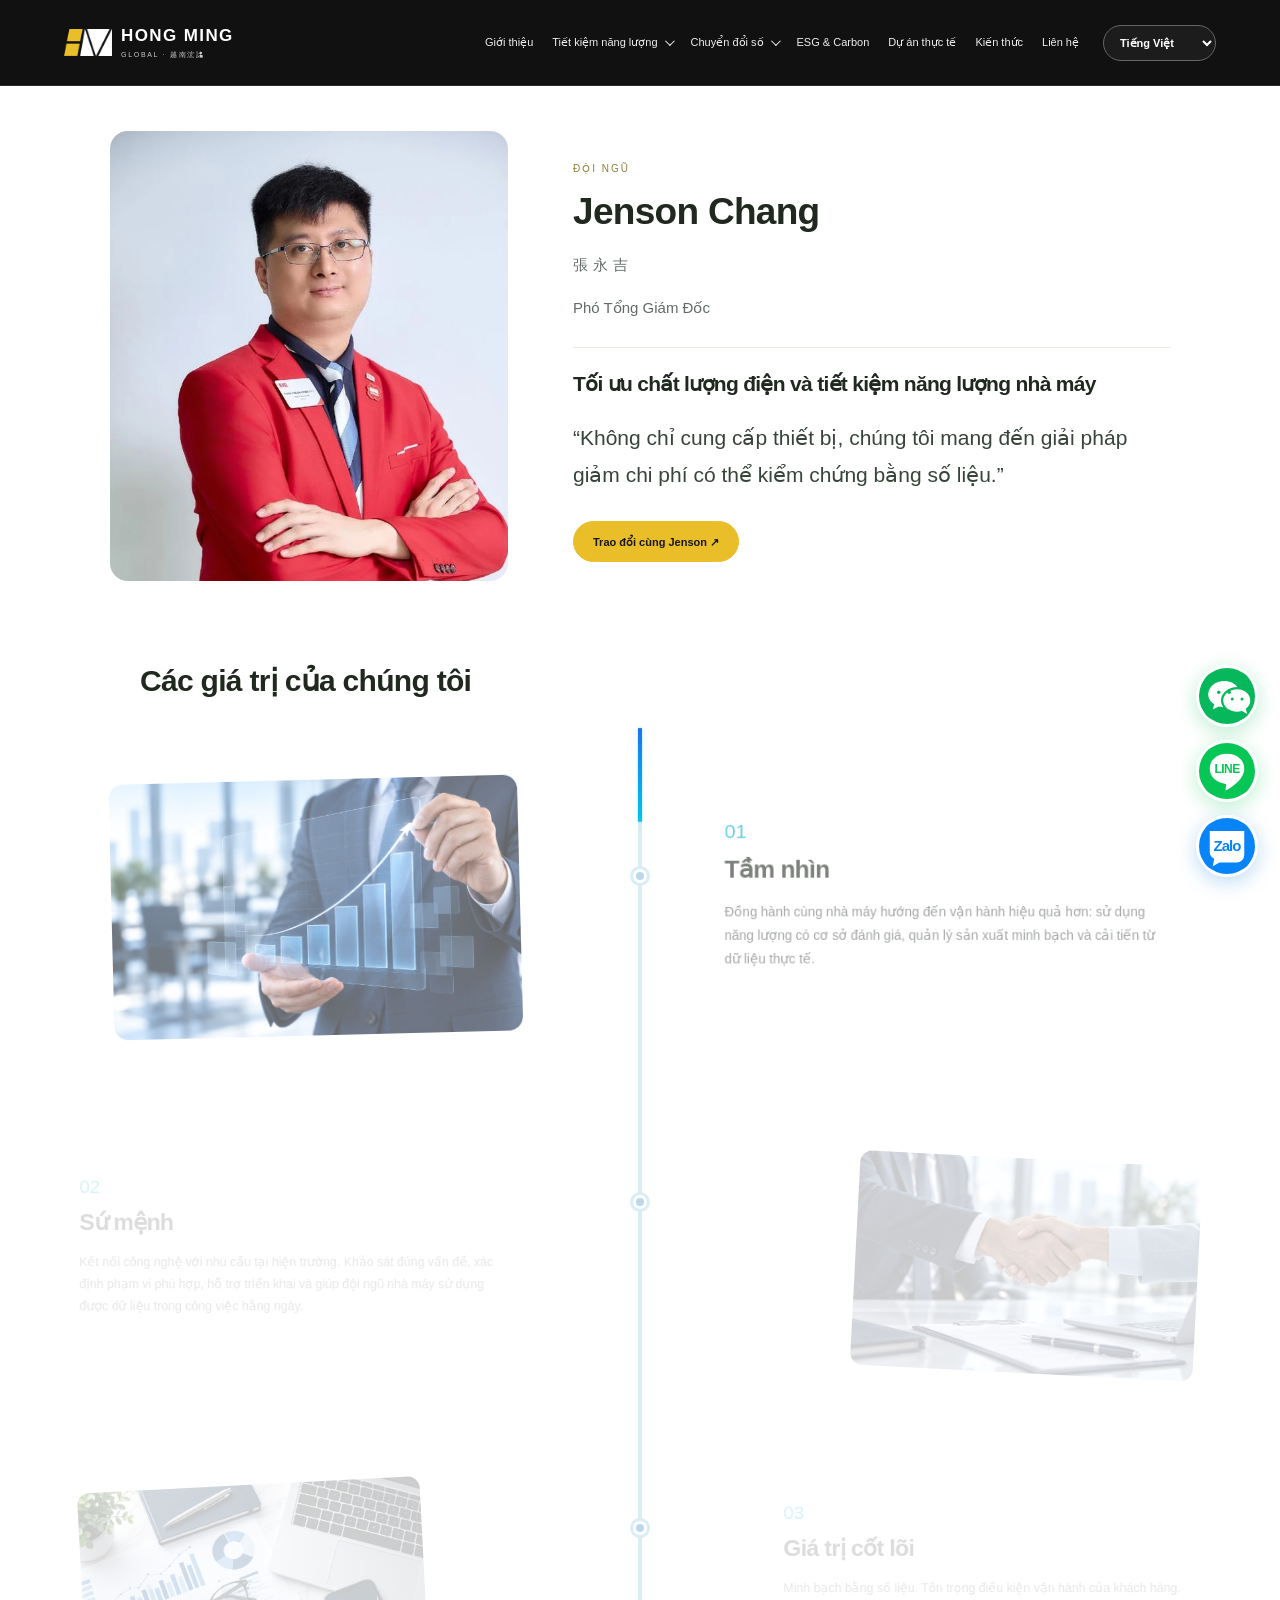
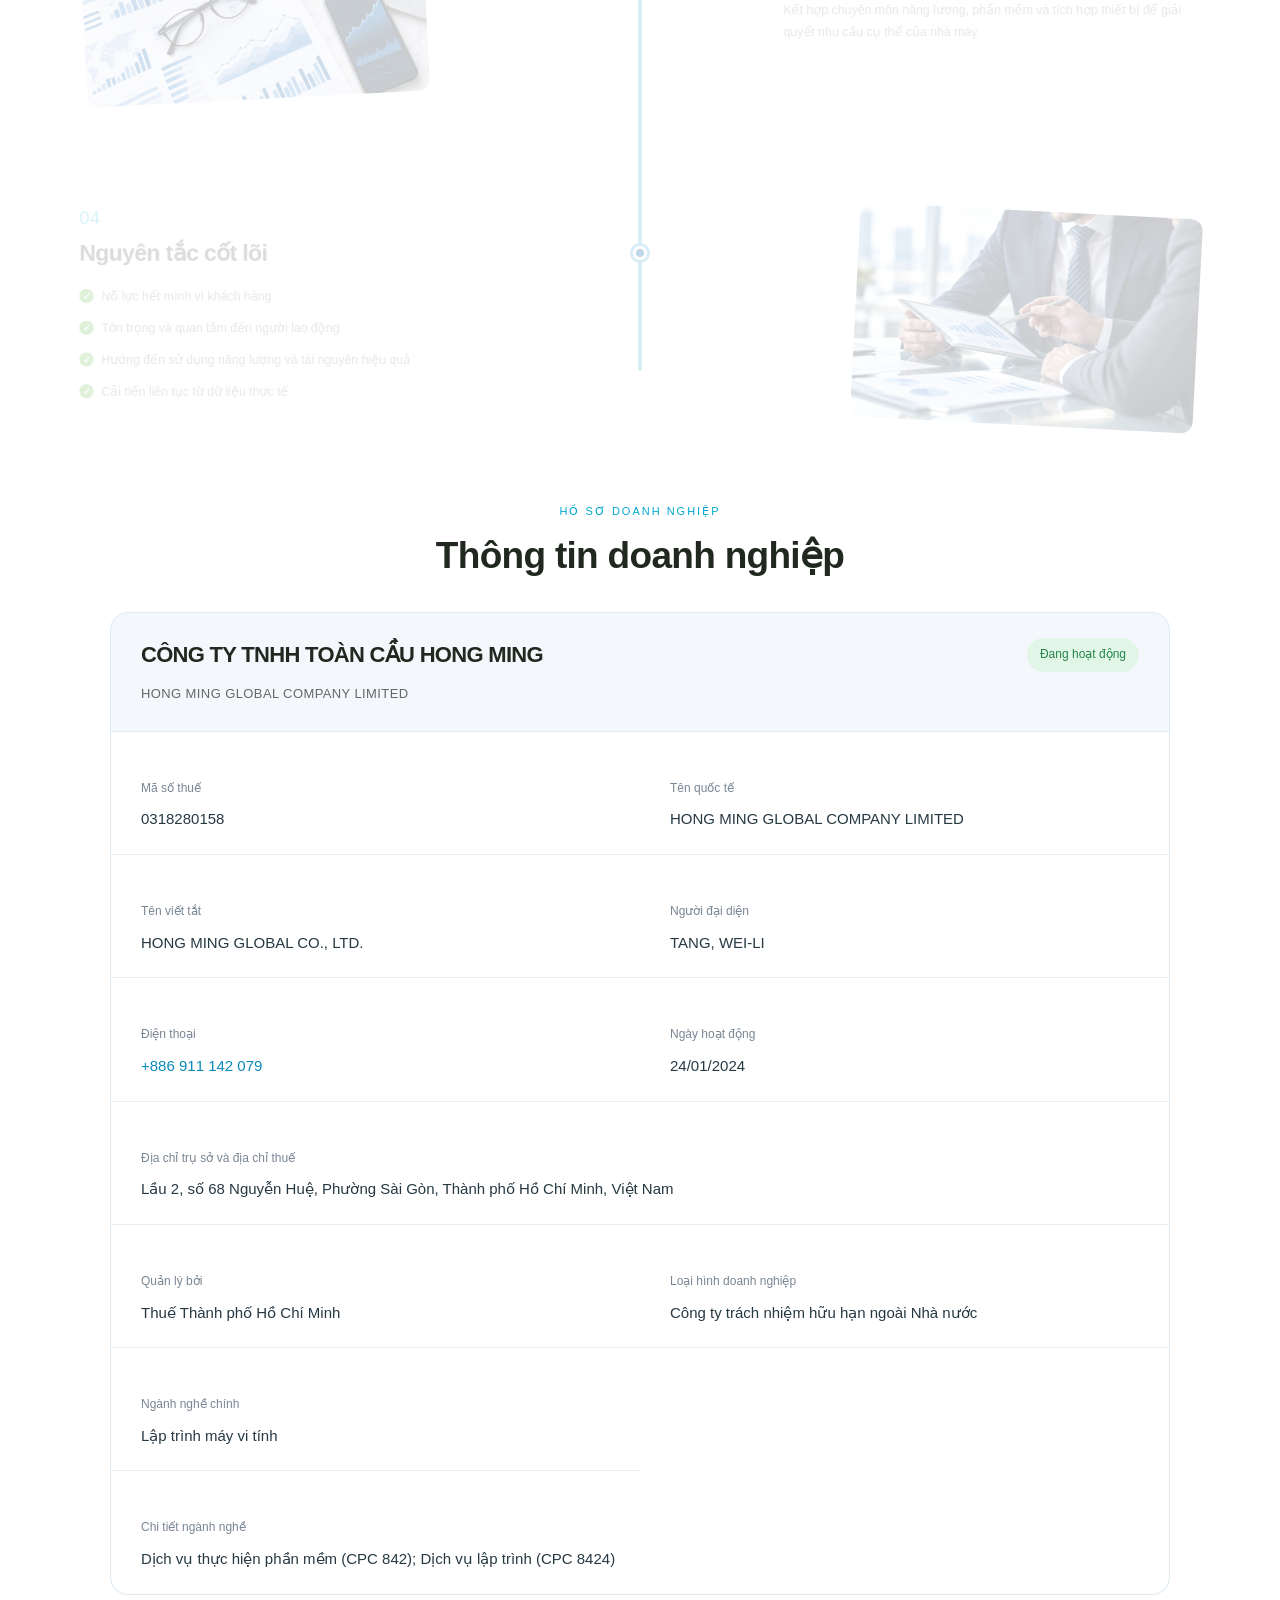
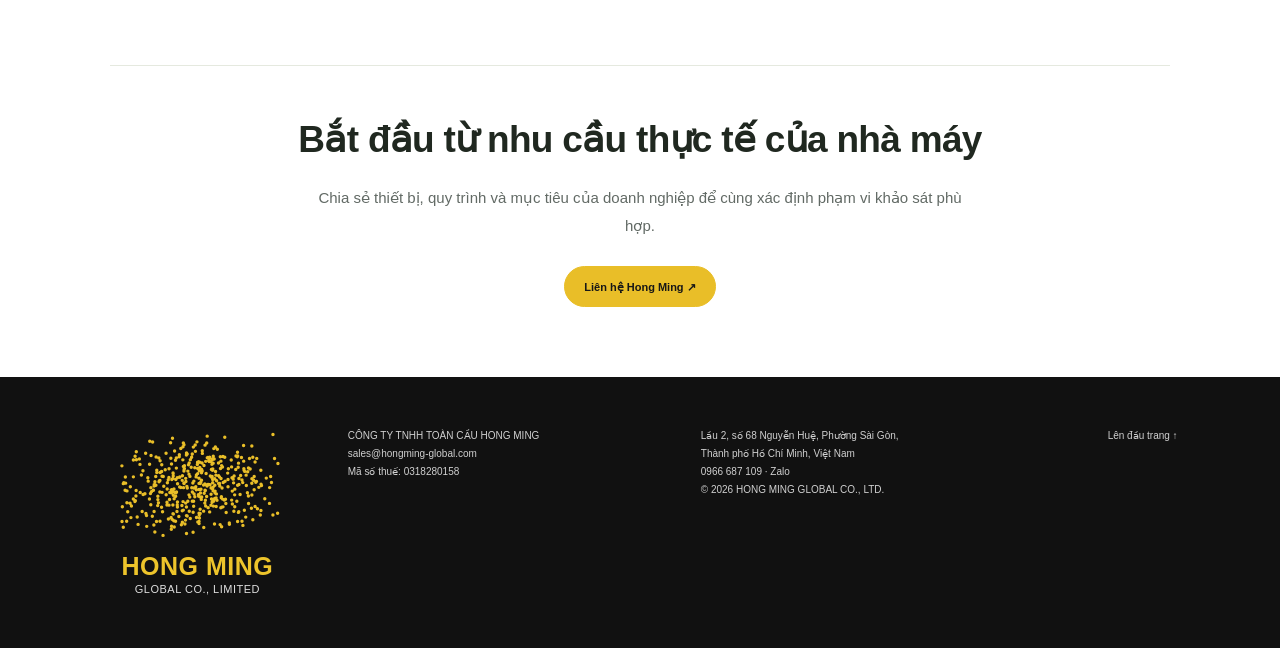
==== commit bb5c5a54: "Animate footer logo with automatic particle motion" ====
--- a/about.html
+++ b/about.html
@@ -1 +1 @@
-<!DOCTYPE html><html lang="vi" translate="no" class="notranslate"><head><script src="motion-defaults-v86.js?v=86" defer></script><meta charset="utf-8"><meta name="viewport" content="width=device-width,initial-scale=1"><meta name="google" content="notranslate"><meta name="description" content="Giới thiệu Hong Ming Global."><title>Giới thiệu | Hong Ming Global</title><link rel="icon" href="assets__favicon.png"><link rel="canonical" href="https://lamsung632-collab.github.io/hongmingglobal/about.html"><link rel="stylesheet" href="shared-v84.css?v=86"><link rel="stylesheet" href="about-v84.css?v=86"><link rel="stylesheet" href="responsive-v85.css?v=86"></head><body><header class="home-header"><a aria-label="Hong Ming Global" class="brand" href="index.html#home"><span class="brand-mark" aria-hidden="true"><img src="assets__hm-mark-original.png" width="944" height="533" alt="" decoding="async" draggable="false"></span><span class="brand-wordmark"><b>HONG MING</b><small>GLOBAL · 越南浤詺</small></span></a><button aria-expanded="false" aria-label="Mở menu" class="menu">☰</button><nav aria-label="Điều hướng chính"><a href="about.html" data-t="about">Giới thiệu</a><details class="nav-group"><summary data-t="energy">Tiết kiệm năng lượng</summary><div class="nav-panel"><a href="index.html#services">Green Power Shield</a><a href="index.html#services">R-Optimizer · Water Scale Go</a><a href="ems.html">EMS</a></div></details><details class="nav-group"><summary data-t="digital">Chuyển đổi số</summary><div class="nav-panel"><a href="smb.html">SMB · IoT</a><a href="mes.html">MES</a><a href="rfid.html">RFID · WIP · WMS</a></div></details><a href="index.html#esg">ESG &amp; Carbon</a><a data-t="projects" href="index.html#projects">Dự án thực tế</a><a data-t="knowledge" href="index.html#knowledge">Kiến thức</a><a data-t="contact" href="index.html#contact">Liên hệ</a></nav><label class="language-label"><span class="sr-only">Language / Ngôn ngữ / 語言</span><select aria-label="Language / Ngôn ngữ / 語言" class="language notranslate" translate="no" id="lang"><option value="vi" lang="vi" translate="no">Tiếng Việt</option><option value="zh" lang="zh-Hant" translate="no">繁體中文</option><option value="en" lang="en" translate="no">English</option></select></label><a class="header-survey" href="index.html#contact" data-t="shortsurvey">Đặt lịch khảo sát ↗</a></header><main class="intro-page ems-page" id="home"><section class="intro-wrap intro-leader" id="team" data-ems-reveal><figure><img src="assets__jenson.webp" alt="Jenson Chang — 張永吉" width="600" height="900" loading="eager" decoding="async" draggable="false" fetchpriority="high"></figure><div><p data-t="abteam">ĐỘI NGŨ</p><h2>Jenson Chang</h2><p class="intro-name">張永吉</p><p data-t="abrole">Phó Tổng Giám Đốc</p><h3 data-t="abexpert">Tối ưu chất lượng điện và tiết kiệm năng lượng nhà máy</h3><blockquote data-t="abquote">“Không chỉ cung cấp thiết bị, chúng tôi mang đến giải pháp giảm chi phí có thể kiểm chứng bằng số liệu.”</blockquote><a class="home-primary" href="index.html#contact"><span data-t="abmeet">Trao đổi cùng Jenson ↗</span></a></div></section><section class="intro-wrap intro-values" id="values"><h2 data-t="abvalues">Các giá trị của chúng tôi</h2><div class="intro-value-flow"><div class="intro-connection" aria-hidden="true"></div><article class="intro-story "><figure class="intro-value-photo"><img src="assets__about-value-1.webp" alt="Business growth vision" width="1586" height="992" loading="lazy" decoding="async" draggable="false"></figure><div><span class="intro-number">01</span><h3 data-t="abvision">Tầm nhìn</h3><p data-t="abvisionp">Đồng hành cùng nhà máy hướng đến vận hành hiệu quả hơn: sử dụng năng lượng có cơ sở đánh giá, quản lý sản xuất minh bạch và cải tiến từ dữ liệu thực tế.</p></div></article><article class="intro-story intro-reverse"><figure class="intro-value-photo"><img src="assets__about-value-2.webp" alt="Business partnership" width="1586" height="992" loading="lazy" decoding="async" draggable="false"></figure><div><span class="intro-number">02</span><h3 data-t="abmission">Sứ mệnh</h3><p data-t="abmissionp">Kết nối công nghệ với nhu cầu tại hiện trường. Khảo sát đúng vấn đề, xác định phạm vi phù hợp, hỗ trợ triển khai và giúp đội ngũ nhà máy sử dụng được dữ liệu trong công việc hằng ngày.</p></div></article><article class="intro-story "><figure class="intro-value-photo"><img src="assets__about-value-3.webp" alt="Data analysis and core values" width="1586" height="992" loading="lazy" decoding="async" draggable="false"></figure><div><span class="intro-number">03</span><h3 data-t="abcore">Giá trị cốt lõi</h3><p data-t="abcorep">Minh bạch bằng số liệu. Tôn trọng điều kiện vận hành của khách hàng. Kết hợp chuyên môn năng lượng, phần mềm và tích hợp thiết bị để giải quyết nhu cầu cụ thể của nhà máy.</p></div></article><article class="intro-story intro-reverse"><figure class="intro-value-photo"><img src="assets__about-value-4.webp" alt="Business consultation and principles" width="1586" height="992" loading="lazy" decoding="async" draggable="false"></figure><div><span class="intro-number">04</span><h3 data-t="abprinciple">Nguyên tắc cốt lõi</h3><ul class="intro-principles"><li data-t="abp1">Nỗ lực hết mình vì khách hàng</li><li data-t="abp2">Tôn trọng và quan tâm đến người lao động</li><li data-t="abp3">Hướng đến sử dụng năng lượng và tài nguyên hiệu quả</li><li data-t="abp4">Cải tiến liên tục từ dữ liệu thực tế</li></ul></div></article></div></section><section class="intro-company-profile intro-wrap" id="history" data-ems-reveal=""><p class="intro-company-kicker" data-t="cpk">HỒ SƠ DOANH NGHIỆP</p><h2 data-t="cph">Thông tin doanh nghiệp</h2><div class="intro-company-heading"><h3>CÔNG TY TNHH TOÀN CẦU HONG MING</h3><span class="intro-company-status" data-t="cpactive">Đang hoạt động</span><p>HONG MING GLOBAL COMPANY LIMITED</p></div><dl class="intro-company-details"><div class="intro-company-field"><dt data-t="cptax">Mã số thuế</dt><dd>0318280158</dd></div><div class="intro-company-field"><dt data-t="cpinternational">Tên quốc tế</dt><dd>HONG MING GLOBAL COMPANY LIMITED</dd></div><div class="intro-company-field"><dt data-t="cpshort">Tên viết tắt</dt><dd>HONG MING GLOBAL CO., LTD.</dd></div><div class="intro-company-field"><dt data-t="cprep">Người đại diện</dt><dd>TANG, WEI-LI</dd></div><div class="intro-company-field"><dt data-t="cpphone">Điện thoại</dt><dd><a href="tel:+886911142079">+886 911 142 079</a></dd></div><div class="intro-company-field"><dt data-t="cpstart">Ngày hoạt động</dt><dd>24/01/2024</dd></div><div class="intro-company-field intro-company-wide"><dt data-t="cpaddress">Địa chỉ trụ sở và địa chỉ thuế</dt><dd data-t="cpaddressv">Lầu 2, số 68 Nguyễn Huệ, Phường Sài Gòn, Thành phố Hồ Chí Minh, Việt Nam</dd></div><div class="intro-company-field"><dt data-t="cpauthority">Quản lý bởi</dt><dd data-t="cpauthorityv">Thuế Thành phố Hồ Chí Minh</dd></div><div class="intro-company-field"><dt data-t="cptype">Loại hình doanh nghiệp</dt><dd data-t="cptypev">Công ty trách nhiệm hữu hạn ngoài Nhà nước</dd></div><div class="intro-company-field"><dt data-t="cpindustry">Ngành nghề chính</dt><dd data-t="cpindustryv">Lập trình máy vi tính</dd></div><div class="intro-company-field intro-company-wide"><dt data-t="cpsoftware">Chi tiết ngành nghề</dt><dd data-t="cpsoftwarev">Dịch vụ thực hiện phần mềm (CPC 842); Dịch vụ lập trình (CPC 8424)</dd></div></dl></section><section class="intro-wrap intro-next" data-ems-reveal><h2 data-t="abnext">Bắt đầu từ nhu cầu thực tế của nhà máy</h2><p data-t="abnextp">Chia sẻ thiết bị, quy trình và mục tiêu của doanh nghiệp để cùng xác định phạm vi khảo sát phù hợp.</p><a class="home-primary" href="index.html#contact"><span data-t="abcontact">Liên hệ Hong Ming ↗</span></a></section></main><footer class="fine-footer"><img alt="Hong Ming Global" class="logo" decoding="async" src="assets__hm-logo-white.png" width="360" height="273" draggable="false"><div>CÔNG TY TNHH TOÀN CẦU HONG MING<br><a href="mailto:sales@hongming-global.com">sales@hongming-global.com</a><br><span data-t="tax">Mã số thuế</span>: 0318280158</div><div>Lầu 2, số 68 Nguyễn Huệ, Phường Sài Gòn,<br>Thành phố Hồ Chí Minh, Việt Nam<br><a href="tel:+84966687109">0966 687 109</a> · <a href="https://zalo.me/0966687109">Zalo</a><br>© 2026 HONG MING GLOBAL CO., LTD.</div><a data-t="top" href="index.html#home">Lên đầu trang ↑</a></footer><div class="floating-socials" role="group" aria-label="Zalo · WeChat · LINE"><a class="floating-zalo social-wechat" href="https://u.wechat.com/kDHNkAsLHVBf3X8Jp2XX3-I" target="_blank" rel="noopener" aria-label="WeChat" title="WeChat"><img src="assets__wechat-green.svg" alt="WeChat" width="48" height="48" draggable="false" decoding="async"></a><a class="floating-zalo social-line" href="https://line.me/ti/p/vI6jWP2Cho" target="_blank" rel="noopener" aria-label="LINE" title="LINE"><img src="assets__line-green.svg" alt="LINE" width="48" height="48" draggable="false" decoding="async"></a><a aria-label="Nhắn Zalo Hong Ming" class="floating-zalo" href="https://zalo.me/0966687109" rel="noopener" target="_blank"><img src="assets__zalo-blue.svg" alt="Zalo" width="48" height="48" draggable="false" decoding="async"></a></div><script src="content-v2.js?v=86" defer></script><script src="content-en.js?v=86" defer></script><script src="about-page.js?v=86" defer></script><script src="site-navigation.js?v=86" defer></script><script src="ems-effects.js?v=86" defer></script><script src="about-values-flow.js?v=86" defer></script><script src="image-interactions.js?v=86" defer></script><script src="responsive-ui-v85.js?v=86" defer></script></body></html>+<!DOCTYPE html><html lang="vi" translate="no" class="notranslate"><head><script src="motion-defaults-v86.js?v=86" defer></script><meta charset="utf-8"><meta name="viewport" content="width=device-width,initial-scale=1"><meta name="google" content="notranslate"><meta name="description" content="Giới thiệu Hong Ming Global."><title>Giới thiệu | Hong Ming Global</title><link rel="icon" href="assets__favicon.png"><link rel="canonical" href="https://lamsung632-collab.github.io/hongmingglobal/about.html"><link rel="stylesheet" href="shared-v84.css?v=86"><link rel="stylesheet" href="about-v84.css?v=86"><link rel="stylesheet" href="responsive-v85.css?v=86"><link rel="stylesheet" href="footer-logo-v88.css"></head><body><header class="home-header"><a aria-label="Hong Ming Global" class="brand" href="index.html#home"><span class="brand-mark" aria-hidden="true"><img src="assets__hm-mark-original.png" width="944" height="533" alt="" decoding="async" draggable="false"></span><span class="brand-wordmark"><b>HONG MING</b><small>GLOBAL · 越南浤詺</small></span></a><button aria-expanded="false" aria-label="Mở menu" class="menu">☰</button><nav aria-label="Điều hướng chính"><a href="about.html" data-t="about">Giới thiệu</a><details class="nav-group"><summary data-t="energy">Tiết kiệm năng lượng</summary><div class="nav-panel"><a href="index.html#services">Green Power Shield</a><a href="index.html#services">R-Optimizer · Water Scale Go</a><a href="ems.html">EMS</a></div></details><details class="nav-group"><summary data-t="digital">Chuyển đổi số</summary><div class="nav-panel"><a href="smb.html">SMB · IoT</a><a href="mes.html">MES</a><a href="rfid.html">RFID · WIP · WMS</a></div></details><a href="index.html#esg">ESG &amp; Carbon</a><a data-t="projects" href="index.html#projects">Dự án thực tế</a><a data-t="knowledge" href="index.html#knowledge">Kiến thức</a><a data-t="contact" href="index.html#contact">Liên hệ</a></nav><label class="language-label"><span class="sr-only">Language / Ngôn ngữ / 語言</span><select aria-label="Language / Ngôn ngữ / 語言" class="language notranslate" translate="no" id="lang"><option value="vi" lang="vi" translate="no">Tiếng Việt</option><option value="zh" lang="zh-Hant" translate="no">繁體中文</option><option value="en" lang="en" translate="no">English</option></select></label><a class="header-survey" href="index.html#contact" data-t="shortsurvey">Đặt lịch khảo sát ↗</a></header><main class="intro-page ems-page" id="home"><section class="intro-wrap intro-leader" id="team" data-ems-reveal><figure><img src="assets__jenson.webp" alt="Jenson Chang — 張永吉" width="600" height="900" loading="eager" decoding="async" draggable="false" fetchpriority="high"></figure><div><p data-t="abteam">ĐỘI NGŨ</p><h2>Jenson Chang</h2><p class="intro-name">張永吉</p><p data-t="abrole">Phó Tổng Giám Đốc</p><h3 data-t="abexpert">Tối ưu chất lượng điện và tiết kiệm năng lượng nhà máy</h3><blockquote data-t="abquote">“Không chỉ cung cấp thiết bị, chúng tôi mang đến giải pháp giảm chi phí có thể kiểm chứng bằng số liệu.”</blockquote><a class="home-primary" href="index.html#contact"><span data-t="abmeet">Trao đổi cùng Jenson ↗</span></a></div></section><section class="intro-wrap intro-values" id="values"><h2 data-t="abvalues">Các giá trị của chúng tôi</h2><div class="intro-value-flow"><div class="intro-connection" aria-hidden="true"></div><article class="intro-story "><figure class="intro-value-photo"><img src="assets__about-value-1.webp" alt="Business growth vision" width="1586" height="992" loading="lazy" decoding="async" draggable="false"></figure><div><span class="intro-number">01</span><h3 data-t="abvision">Tầm nhìn</h3><p data-t="abvisionp">Đồng hành cùng nhà máy hướng đến vận hành hiệu quả hơn: sử dụng năng lượng có cơ sở đánh giá, quản lý sản xuất minh bạch và cải tiến từ dữ liệu thực tế.</p></div></article><article class="intro-story intro-reverse"><figure class="intro-value-photo"><img src="assets__about-value-2.webp" alt="Business partnership" width="1586" height="992" loading="lazy" decoding="async" draggable="false"></figure><div><span class="intro-number">02</span><h3 data-t="abmission">Sứ mệnh</h3><p data-t="abmissionp">Kết nối công nghệ với nhu cầu tại hiện trường. Khảo sát đúng vấn đề, xác định phạm vi phù hợp, hỗ trợ triển khai và giúp đội ngũ nhà máy sử dụng được dữ liệu trong công việc hằng ngày.</p></div></article><article class="intro-story "><figure class="intro-value-photo"><img src="assets__about-value-3.webp" alt="Data analysis and core values" width="1586" height="992" loading="lazy" decoding="async" draggable="false"></figure><div><span class="intro-number">03</span><h3 data-t="abcore">Giá trị cốt lõi</h3><p data-t="abcorep">Minh bạch bằng số liệu. Tôn trọng điều kiện vận hành của khách hàng. Kết hợp chuyên môn năng lượng, phần mềm và tích hợp thiết bị để giải quyết nhu cầu cụ thể của nhà máy.</p></div></article><article class="intro-story intro-reverse"><figure class="intro-value-photo"><img src="assets__about-value-4.webp" alt="Business consultation and principles" width="1586" height="992" loading="lazy" decoding="async" draggable="false"></figure><div><span class="intro-number">04</span><h3 data-t="abprinciple">Nguyên tắc cốt lõi</h3><ul class="intro-principles"><li data-t="abp1">Nỗ lực hết mình vì khách hàng</li><li data-t="abp2">Tôn trọng và quan tâm đến người lao động</li><li data-t="abp3">Hướng đến sử dụng năng lượng và tài nguyên hiệu quả</li><li data-t="abp4">Cải tiến liên tục từ dữ liệu thực tế</li></ul></div></article></div></section><section class="intro-company-profile intro-wrap" id="history" data-ems-reveal=""><p class="intro-company-kicker" data-t="cpk">HỒ SƠ DOANH NGHIỆP</p><h2 data-t="cph">Thông tin doanh nghiệp</h2><div class="intro-company-heading"><h3>CÔNG TY TNHH TOÀN CẦU HONG MING</h3><span class="intro-company-status" data-t="cpactive">Đang hoạt động</span><p>HONG MING GLOBAL COMPANY LIMITED</p></div><dl class="intro-company-details"><div class="intro-company-field"><dt data-t="cptax">Mã số thuế</dt><dd>0318280158</dd></div><div class="intro-company-field"><dt data-t="cpinternational">Tên quốc tế</dt><dd>HONG MING GLOBAL COMPANY LIMITED</dd></div><div class="intro-company-field"><dt data-t="cpshort">Tên viết tắt</dt><dd>HONG MING GLOBAL CO., LTD.</dd></div><div class="intro-company-field"><dt data-t="cprep">Người đại diện</dt><dd>TANG, WEI-LI</dd></div><div class="intro-company-field"><dt data-t="cpphone">Điện thoại</dt><dd><a href="tel:+886911142079">+886 911 142 079</a></dd></div><div class="intro-company-field"><dt data-t="cpstart">Ngày hoạt động</dt><dd>24/01/2024</dd></div><div class="intro-company-field intro-company-wide"><dt data-t="cpaddress">Địa chỉ trụ sở và địa chỉ thuế</dt><dd data-t="cpaddressv">Lầu 2, số 68 Nguyễn Huệ, Phường Sài Gòn, Thành phố Hồ Chí Minh, Việt Nam</dd></div><div class="intro-company-field"><dt data-t="cpauthority">Quản lý bởi</dt><dd data-t="cpauthorityv">Thuế Thành phố Hồ Chí Minh</dd></div><div class="intro-company-field"><dt data-t="cptype">Loại hình doanh nghiệp</dt><dd data-t="cptypev">Công ty trách nhiệm hữu hạn ngoài Nhà nước</dd></div><div class="intro-company-field"><dt data-t="cpindustry">Ngành nghề chính</dt><dd data-t="cpindustryv">Lập trình máy vi tính</dd></div><div class="intro-company-field intro-company-wide"><dt data-t="cpsoftware">Chi tiết ngành nghề</dt><dd data-t="cpsoftwarev">Dịch vụ thực hiện phần mềm (CPC 842); Dịch vụ lập trình (CPC 8424)</dd></div></dl></section><section class="intro-wrap intro-next" data-ems-reveal><h2 data-t="abnext">Bắt đầu từ nhu cầu thực tế của nhà máy</h2><p data-t="abnextp">Chia sẻ thiết bị, quy trình và mục tiêu của doanh nghiệp để cùng xác định phạm vi khảo sát phù hợp.</p><a class="home-primary" href="index.html#contact"><span data-t="abcontact">Liên hệ Hong Ming ↗</span></a></section></main><footer class="fine-footer"><div class="footer-logo-motion" role="img" aria-label="Hong Ming Global"><div class="footer-mark-stage"><img src="assets__hm-mark-original.png" alt="" width="944" height="533" decoding="async" draggable="false"><canvas aria-hidden="true"></canvas></div><span>HONG MING<small>GLOBAL CO., LIMITED</small></span></div><div>CÔNG TY TNHH TOÀN CẦU HONG MING<br><a href="mailto:sales@hongming-global.com">sales@hongming-global.com</a><br><span data-t="tax">Mã số thuế</span>: 0318280158</div><div>Lầu 2, số 68 Nguyễn Huệ, Phường Sài Gòn,<br>Thành phố Hồ Chí Minh, Việt Nam<br><a href="tel:+84966687109">0966 687 109</a> · <a href="https://zalo.me/0966687109">Zalo</a><br>© 2026 HONG MING GLOBAL CO., LTD.</div><a data-t="top" href="index.html#home">Lên đầu trang ↑</a></footer><div class="floating-socials" role="group" aria-label="Zalo · WeChat · LINE"><a class="floating-zalo social-wechat" href="https://u.wechat.com/kDHNkAsLHVBf3X8Jp2XX3-I" target="_blank" rel="noopener" aria-label="WeChat" title="WeChat"><img src="assets__wechat-green.svg" alt="WeChat" width="48" height="48" draggable="false" decoding="async"></a><a class="floating-zalo social-line" href="https://line.me/ti/p/vI6jWP2Cho" target="_blank" rel="noopener" aria-label="LINE" title="LINE"><img src="assets__line-green.svg" alt="LINE" width="48" height="48" draggable="false" decoding="async"></a><a aria-label="Nhắn Zalo Hong Ming" class="floating-zalo" href="https://zalo.me/0966687109" rel="noopener" target="_blank"><img src="assets__zalo-blue.svg" alt="Zalo" width="48" height="48" draggable="false" decoding="async"></a></div><script src="content-v2.js?v=86" defer></script><script src="content-en.js?v=86" defer></script><script src="about-page.js?v=86" defer></script><script src="site-navigation.js?v=86" defer></script><script src="ems-effects.js?v=86" defer></script><script src="about-values-flow.js?v=86" defer></script><script src="image-interactions.js?v=86" defer></script><script src="responsive-ui-v85.js?v=86" defer></script><script src="footer-logo-v88.js" defer></script></body></html>
--- a/footer-logo-v88.css
+++ b/footer-logo-v88.css
@@ -0,0 +1,9 @@
+.footer-logo-motion{width:190px;max-width:100%;align-self:start;color:#edc42b;line-height:1.1}
+.footer-mark-stage{position:relative;width:100%;height:120px;overflow:hidden}
+.footer-mark-stage>img{position:absolute;inset:0;width:100%;height:100%;object-fit:contain}
+.footer-mark-stage>canvas{position:absolute;inset:0;width:100%;height:100%;pointer-events:none;opacity:0}
+.footer-logo-motion.is-ready .footer-mark-stage>canvas{opacity:1}
+.footer-logo-motion.is-ready .footer-mark-stage>img{visibility:hidden}
+.footer-logo-motion>span{display:block;text-align:center;font:bold 25px/1.2 Arial,sans-serif;letter-spacing:.5px;margin-top:4px}
+.footer-logo-motion small{display:block;color:#dedede;font:11px/1.5 Arial,sans-serif;letter-spacing:.5px}
+@media(max-width:680px){.footer-logo-motion{width:180px}.footer-mark-stage{height:112px}.footer-logo-motion>span{font-size:23px}}
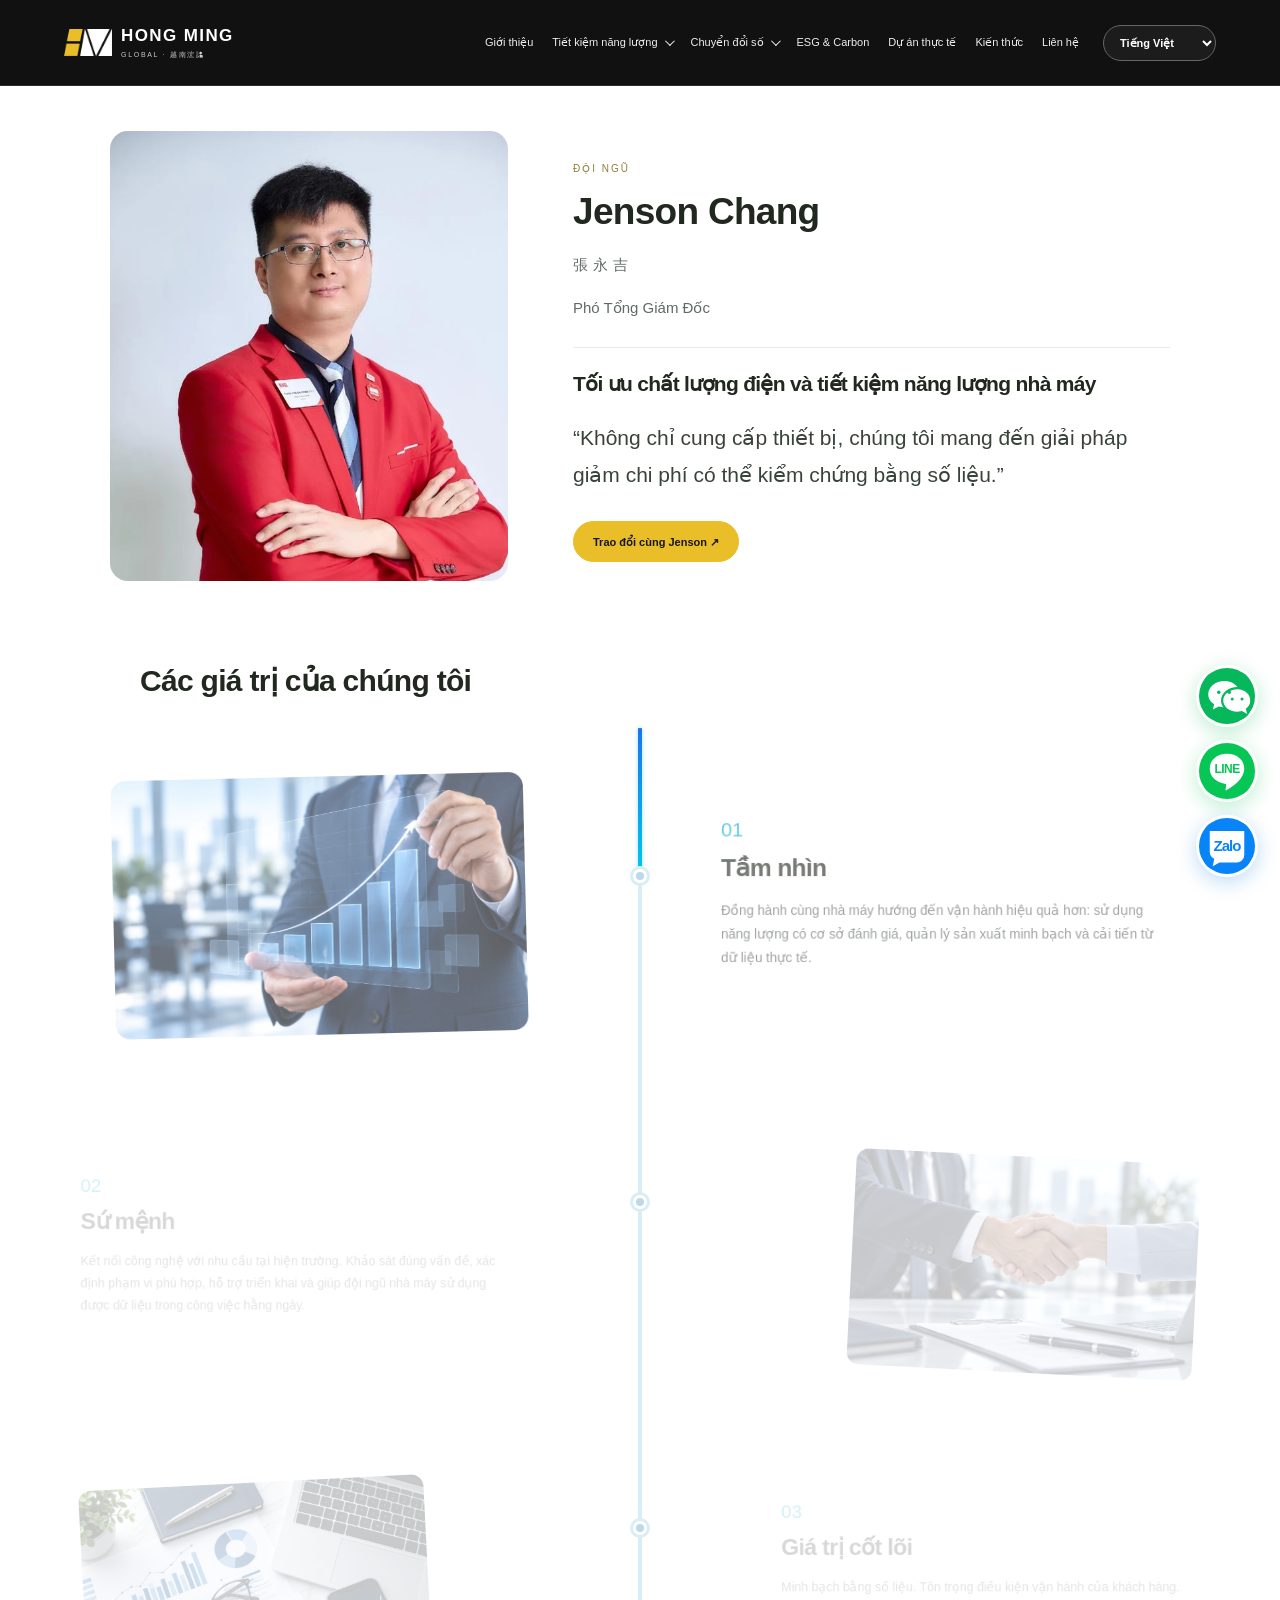
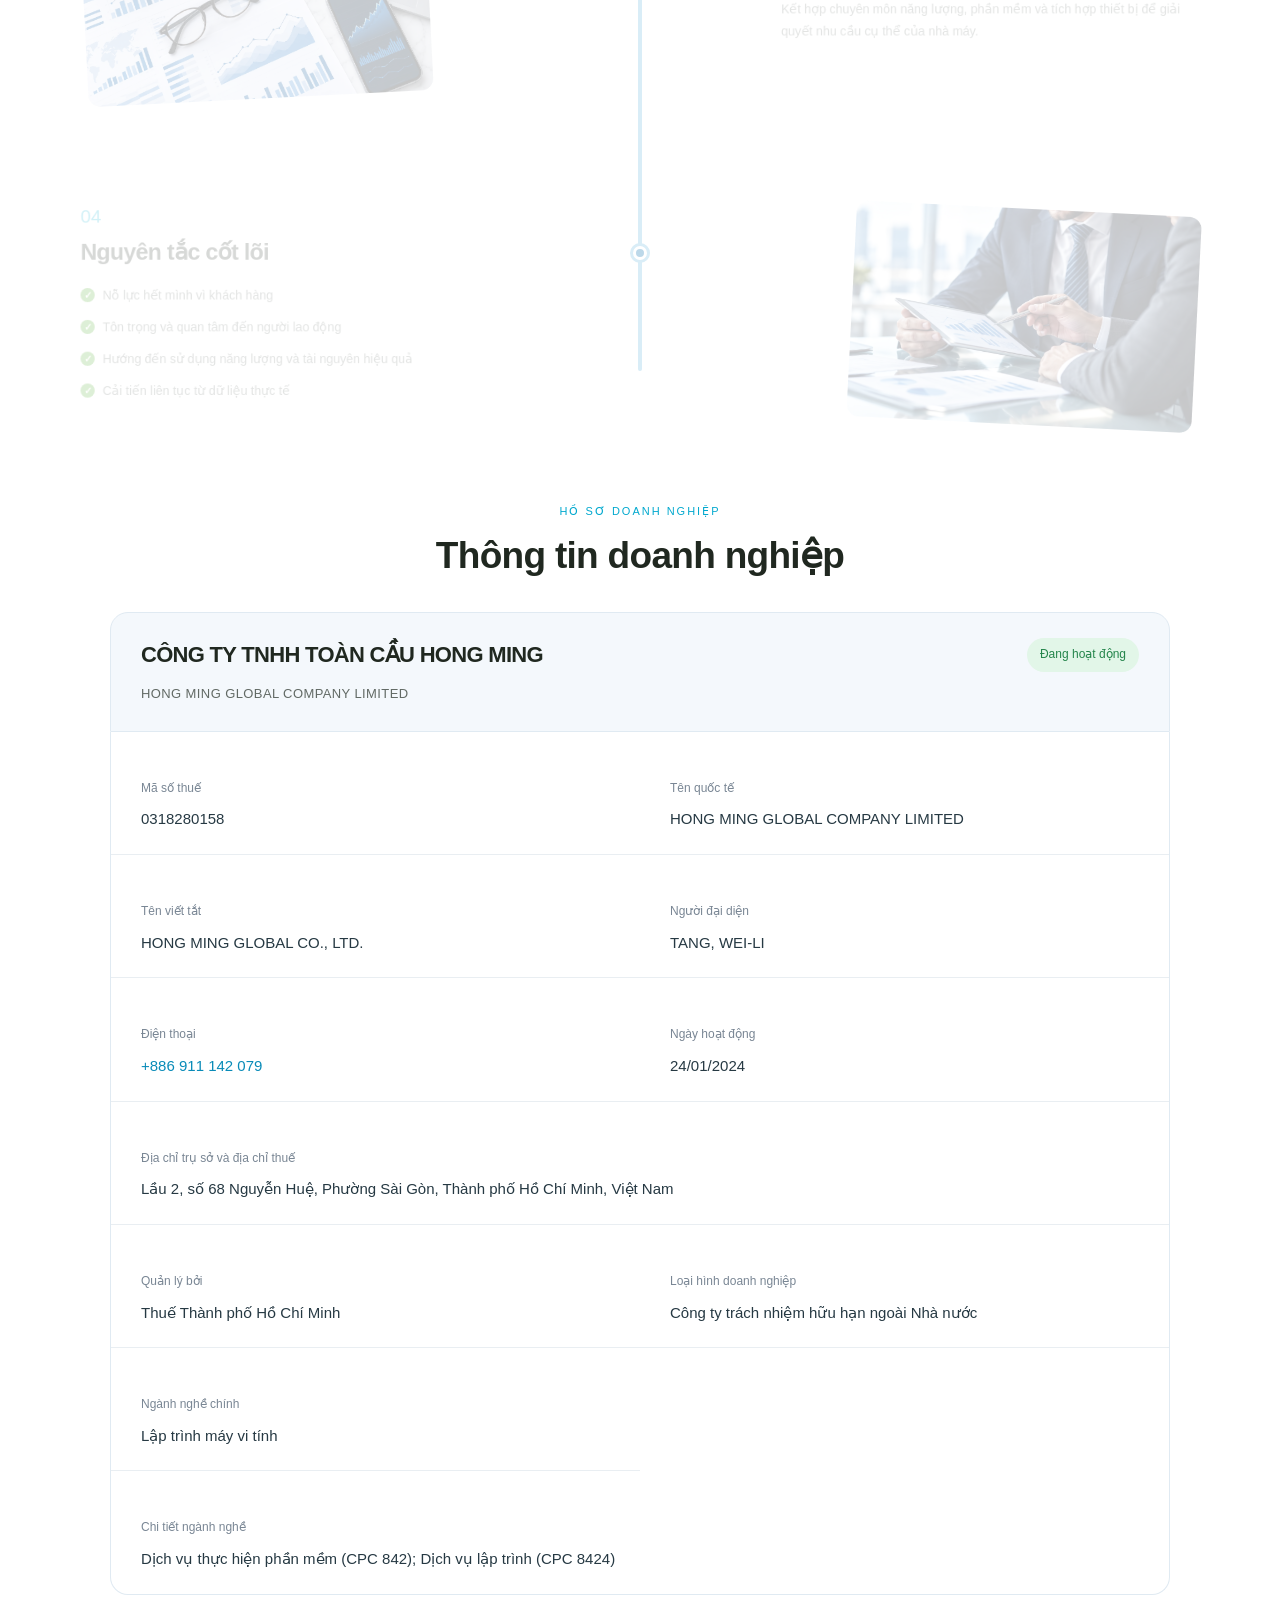
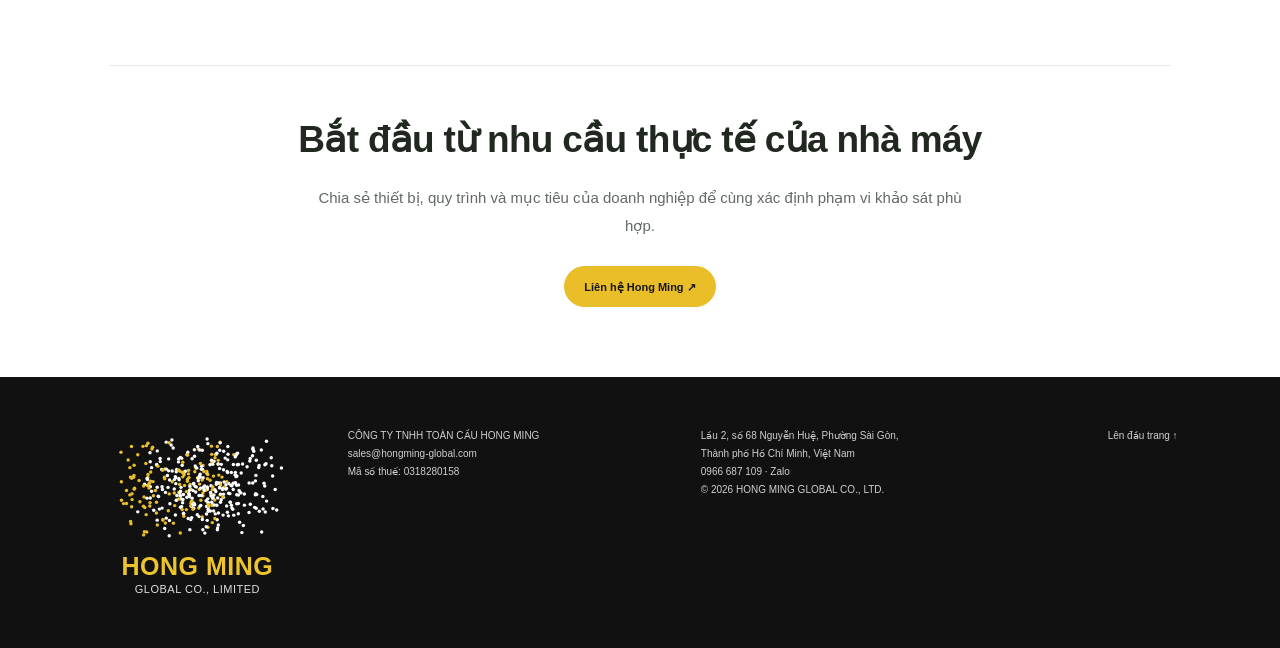
==== commit 10107cdc: "Refresh footer logo animation version across all pages" ====
--- a/about.html
+++ b/about.html
@@ -1 +1 @@
-<!DOCTYPE html><html lang="vi" translate="no" class="notranslate"><head><script src="motion-defaults-v86.js?v=86" defer></script><meta charset="utf-8"><meta name="viewport" content="width=device-width,initial-scale=1"><meta name="google" content="notranslate"><meta name="description" content="Giới thiệu Hong Ming Global."><title>Giới thiệu | Hong Ming Global</title><link rel="icon" href="assets__favicon.png"><link rel="canonical" href="https://lamsung632-collab.github.io/hongmingglobal/about.html"><link rel="stylesheet" href="shared-v84.css?v=86"><link rel="stylesheet" href="about-v84.css?v=86"><link rel="stylesheet" href="responsive-v85.css?v=86"><link rel="stylesheet" href="footer-logo-v88.css"></head><body><header class="home-header"><a aria-label="Hong Ming Global" class="brand" href="index.html#home"><span class="brand-mark" aria-hidden="true"><img src="assets__hm-mark-original.png" width="944" height="533" alt="" decoding="async" draggable="false"></span><span class="brand-wordmark"><b>HONG MING</b><small>GLOBAL · 越南浤詺</small></span></a><button aria-expanded="false" aria-label="Mở menu" class="menu">☰</button><nav aria-label="Điều hướng chính"><a href="about.html" data-t="about">Giới thiệu</a><details class="nav-group"><summary data-t="energy">Tiết kiệm năng lượng</summary><div class="nav-panel"><a href="index.html#services">Green Power Shield</a><a href="index.html#services">R-Optimizer · Water Scale Go</a><a href="ems.html">EMS</a></div></details><details class="nav-group"><summary data-t="digital">Chuyển đổi số</summary><div class="nav-panel"><a href="smb.html">SMB · IoT</a><a href="mes.html">MES</a><a href="rfid.html">RFID · WIP · WMS</a></div></details><a href="index.html#esg">ESG &amp; Carbon</a><a data-t="projects" href="index.html#projects">Dự án thực tế</a><a data-t="knowledge" href="index.html#knowledge">Kiến thức</a><a data-t="contact" href="index.html#contact">Liên hệ</a></nav><label class="language-label"><span class="sr-only">Language / Ngôn ngữ / 語言</span><select aria-label="Language / Ngôn ngữ / 語言" class="language notranslate" translate="no" id="lang"><option value="vi" lang="vi" translate="no">Tiếng Việt</option><option value="zh" lang="zh-Hant" translate="no">繁體中文</option><option value="en" lang="en" translate="no">English</option></select></label><a class="header-survey" href="index.html#contact" data-t="shortsurvey">Đặt lịch khảo sát ↗</a></header><main class="intro-page ems-page" id="home"><section class="intro-wrap intro-leader" id="team" data-ems-reveal><figure><img src="assets__jenson.webp" alt="Jenson Chang — 張永吉" width="600" height="900" loading="eager" decoding="async" draggable="false" fetchpriority="high"></figure><div><p data-t="abteam">ĐỘI NGŨ</p><h2>Jenson Chang</h2><p class="intro-name">張永吉</p><p data-t="abrole">Phó Tổng Giám Đốc</p><h3 data-t="abexpert">Tối ưu chất lượng điện và tiết kiệm năng lượng nhà máy</h3><blockquote data-t="abquote">“Không chỉ cung cấp thiết bị, chúng tôi mang đến giải pháp giảm chi phí có thể kiểm chứng bằng số liệu.”</blockquote><a class="home-primary" href="index.html#contact"><span data-t="abmeet">Trao đổi cùng Jenson ↗</span></a></div></section><section class="intro-wrap intro-values" id="values"><h2 data-t="abvalues">Các giá trị của chúng tôi</h2><div class="intro-value-flow"><div class="intro-connection" aria-hidden="true"></div><article class="intro-story "><figure class="intro-value-photo"><img src="assets__about-value-1.webp" alt="Business growth vision" width="1586" height="992" loading="lazy" decoding="async" draggable="false"></figure><div><span class="intro-number">01</span><h3 data-t="abvision">Tầm nhìn</h3><p data-t="abvisionp">Đồng hành cùng nhà máy hướng đến vận hành hiệu quả hơn: sử dụng năng lượng có cơ sở đánh giá, quản lý sản xuất minh bạch và cải tiến từ dữ liệu thực tế.</p></div></article><article class="intro-story intro-reverse"><figure class="intro-value-photo"><img src="assets__about-value-2.webp" alt="Business partnership" width="1586" height="992" loading="lazy" decoding="async" draggable="false"></figure><div><span class="intro-number">02</span><h3 data-t="abmission">Sứ mệnh</h3><p data-t="abmissionp">Kết nối công nghệ với nhu cầu tại hiện trường. Khảo sát đúng vấn đề, xác định phạm vi phù hợp, hỗ trợ triển khai và giúp đội ngũ nhà máy sử dụng được dữ liệu trong công việc hằng ngày.</p></div></article><article class="intro-story "><figure class="intro-value-photo"><img src="assets__about-value-3.webp" alt="Data analysis and core values" width="1586" height="992" loading="lazy" decoding="async" draggable="false"></figure><div><span class="intro-number">03</span><h3 data-t="abcore">Giá trị cốt lõi</h3><p data-t="abcorep">Minh bạch bằng số liệu. Tôn trọng điều kiện vận hành của khách hàng. Kết hợp chuyên môn năng lượng, phần mềm và tích hợp thiết bị để giải quyết nhu cầu cụ thể của nhà máy.</p></div></article><article class="intro-story intro-reverse"><figure class="intro-value-photo"><img src="assets__about-value-4.webp" alt="Business consultation and principles" width="1586" height="992" loading="lazy" decoding="async" draggable="false"></figure><div><span class="intro-number">04</span><h3 data-t="abprinciple">Nguyên tắc cốt lõi</h3><ul class="intro-principles"><li data-t="abp1">Nỗ lực hết mình vì khách hàng</li><li data-t="abp2">Tôn trọng và quan tâm đến người lao động</li><li data-t="abp3">Hướng đến sử dụng năng lượng và tài nguyên hiệu quả</li><li data-t="abp4">Cải tiến liên tục từ dữ liệu thực tế</li></ul></div></article></div></section><section class="intro-company-profile intro-wrap" id="history" data-ems-reveal=""><p class="intro-company-kicker" data-t="cpk">HỒ SƠ DOANH NGHIỆP</p><h2 data-t="cph">Thông tin doanh nghiệp</h2><div class="intro-company-heading"><h3>CÔNG TY TNHH TOÀN CẦU HONG MING</h3><span class="intro-company-status" data-t="cpactive">Đang hoạt động</span><p>HONG MING GLOBAL COMPANY LIMITED</p></div><dl class="intro-company-details"><div class="intro-company-field"><dt data-t="cptax">Mã số thuế</dt><dd>0318280158</dd></div><div class="intro-company-field"><dt data-t="cpinternational">Tên quốc tế</dt><dd>HONG MING GLOBAL COMPANY LIMITED</dd></div><div class="intro-company-field"><dt data-t="cpshort">Tên viết tắt</dt><dd>HONG MING GLOBAL CO., LTD.</dd></div><div class="intro-company-field"><dt data-t="cprep">Người đại diện</dt><dd>TANG, WEI-LI</dd></div><div class="intro-company-field"><dt data-t="cpphone">Điện thoại</dt><dd><a href="tel:+886911142079">+886 911 142 079</a></dd></div><div class="intro-company-field"><dt data-t="cpstart">Ngày hoạt động</dt><dd>24/01/2024</dd></div><div class="intro-company-field intro-company-wide"><dt data-t="cpaddress">Địa chỉ trụ sở và địa chỉ thuế</dt><dd data-t="cpaddressv">Lầu 2, số 68 Nguyễn Huệ, Phường Sài Gòn, Thành phố Hồ Chí Minh, Việt Nam</dd></div><div class="intro-company-field"><dt data-t="cpauthority">Quản lý bởi</dt><dd data-t="cpauthorityv">Thuế Thành phố Hồ Chí Minh</dd></div><div class="intro-company-field"><dt data-t="cptype">Loại hình doanh nghiệp</dt><dd data-t="cptypev">Công ty trách nhiệm hữu hạn ngoài Nhà nước</dd></div><div class="intro-company-field"><dt data-t="cpindustry">Ngành nghề chính</dt><dd data-t="cpindustryv">Lập trình máy vi tính</dd></div><div class="intro-company-field intro-company-wide"><dt data-t="cpsoftware">Chi tiết ngành nghề</dt><dd data-t="cpsoftwarev">Dịch vụ thực hiện phần mềm (CPC 842); Dịch vụ lập trình (CPC 8424)</dd></div></dl></section><section class="intro-wrap intro-next" data-ems-reveal><h2 data-t="abnext">Bắt đầu từ nhu cầu thực tế của nhà máy</h2><p data-t="abnextp">Chia sẻ thiết bị, quy trình và mục tiêu của doanh nghiệp để cùng xác định phạm vi khảo sát phù hợp.</p><a class="home-primary" href="index.html#contact"><span data-t="abcontact">Liên hệ Hong Ming ↗</span></a></section></main><footer class="fine-footer"><div class="footer-logo-motion" role="img" aria-label="Hong Ming Global"><div class="footer-mark-stage"><img src="assets__hm-mark-original.png" alt="" width="944" height="533" decoding="async" draggable="false"><canvas aria-hidden="true"></canvas></div><span>HONG MING<small>GLOBAL CO., LIMITED</small></span></div><div>CÔNG TY TNHH TOÀN CẦU HONG MING<br><a href="mailto:sales@hongming-global.com">sales@hongming-global.com</a><br><span data-t="tax">Mã số thuế</span>: 0318280158</div><div>Lầu 2, số 68 Nguyễn Huệ, Phường Sài Gòn,<br>Thành phố Hồ Chí Minh, Việt Nam<br><a href="tel:+84966687109">0966 687 109</a> · <a href="https://zalo.me/0966687109">Zalo</a><br>© 2026 HONG MING GLOBAL CO., LTD.</div><a data-t="top" href="index.html#home">Lên đầu trang ↑</a></footer><div class="floating-socials" role="group" aria-label="Zalo · WeChat · LINE"><a class="floating-zalo social-wechat" href="https://u.wechat.com/kDHNkAsLHVBf3X8Jp2XX3-I" target="_blank" rel="noopener" aria-label="WeChat" title="WeChat"><img src="assets__wechat-green.svg" alt="WeChat" width="48" height="48" draggable="false" decoding="async"></a><a class="floating-zalo social-line" href="https://line.me/ti/p/vI6jWP2Cho" target="_blank" rel="noopener" aria-label="LINE" title="LINE"><img src="assets__line-green.svg" alt="LINE" width="48" height="48" draggable="false" decoding="async"></a><a aria-label="Nhắn Zalo Hong Ming" class="floating-zalo" href="https://zalo.me/0966687109" rel="noopener" target="_blank"><img src="assets__zalo-blue.svg" alt="Zalo" width="48" height="48" draggable="false" decoding="async"></a></div><script src="content-v2.js?v=86" defer></script><script src="content-en.js?v=86" defer></script><script src="about-page.js?v=86" defer></script><script src="site-navigation.js?v=86" defer></script><script src="ems-effects.js?v=86" defer></script><script src="about-values-flow.js?v=86" defer></script><script src="image-interactions.js?v=86" defer></script><script src="responsive-ui-v85.js?v=86" defer></script><script src="footer-logo-v88.js" defer></script></body></html>+<!DOCTYPE html><html lang="vi" translate="no" class="notranslate"><head><script src="motion-defaults-v86.js?v=86" defer></script><meta charset="utf-8"><meta name="viewport" content="width=device-width,initial-scale=1"><meta name="google" content="notranslate"><meta name="description" content="Giới thiệu Hong Ming Global."><title>Giới thiệu | Hong Ming Global</title><link rel="icon" href="assets__favicon.png"><link rel="canonical" href="https://lamsung632-collab.github.io/hongmingglobal/about.html"><link rel="stylesheet" href="shared-v84.css?v=86"><link rel="stylesheet" href="about-v84.css?v=86"><link rel="stylesheet" href="responsive-v85.css?v=86"><link rel="stylesheet" href="footer-logo-v88.css"></head><body><header class="home-header"><a aria-label="Hong Ming Global" class="brand" href="index.html#home"><span class="brand-mark" aria-hidden="true"><img src="assets__hm-mark-original.png" width="944" height="533" alt="" decoding="async" draggable="false"></span><span class="brand-wordmark"><b>HONG MING</b><small>GLOBAL · 越南浤詺</small></span></a><button aria-expanded="false" aria-label="Mở menu" class="menu">☰</button><nav aria-label="Điều hướng chính"><a href="about.html" data-t="about">Giới thiệu</a><details class="nav-group"><summary data-t="energy">Tiết kiệm năng lượng</summary><div class="nav-panel"><a href="index.html#services">Green Power Shield</a><a href="index.html#services">R-Optimizer · Water Scale Go</a><a href="ems.html">EMS</a></div></details><details class="nav-group"><summary data-t="digital">Chuyển đổi số</summary><div class="nav-panel"><a href="smb.html">SMB · IoT</a><a href="mes.html">MES</a><a href="rfid.html">RFID · WIP · WMS</a></div></details><a href="index.html#esg">ESG &amp; Carbon</a><a data-t="projects" href="index.html#projects">Dự án thực tế</a><a data-t="knowledge" href="index.html#knowledge">Kiến thức</a><a data-t="contact" href="index.html#contact">Liên hệ</a></nav><label class="language-label"><span class="sr-only">Language / Ngôn ngữ / 語言</span><select aria-label="Language / Ngôn ngữ / 語言" class="language notranslate" translate="no" id="lang"><option value="vi" lang="vi" translate="no">Tiếng Việt</option><option value="zh" lang="zh-Hant" translate="no">繁體中文</option><option value="en" lang="en" translate="no">English</option></select></label><a class="header-survey" href="index.html#contact" data-t="shortsurvey">Đặt lịch khảo sát ↗</a></header><main class="intro-page ems-page" id="home"><section class="intro-wrap intro-leader" id="team" data-ems-reveal><figure><img src="assets__jenson.webp" alt="Jenson Chang — 張永吉" width="600" height="900" loading="eager" decoding="async" draggable="false" fetchpriority="high"></figure><div><p data-t="abteam">ĐỘI NGŨ</p><h2>Jenson Chang</h2><p class="intro-name">張永吉</p><p data-t="abrole">Phó Tổng Giám Đốc</p><h3 data-t="abexpert">Tối ưu chất lượng điện và tiết kiệm năng lượng nhà máy</h3><blockquote data-t="abquote">“Không chỉ cung cấp thiết bị, chúng tôi mang đến giải pháp giảm chi phí có thể kiểm chứng bằng số liệu.”</blockquote><a class="home-primary" href="index.html#contact"><span data-t="abmeet">Trao đổi cùng Jenson ↗</span></a></div></section><section class="intro-wrap intro-values" id="values"><h2 data-t="abvalues">Các giá trị của chúng tôi</h2><div class="intro-value-flow"><div class="intro-connection" aria-hidden="true"></div><article class="intro-story "><figure class="intro-value-photo"><img src="assets__about-value-1.webp" alt="Business growth vision" width="1586" height="992" loading="lazy" decoding="async" draggable="false"></figure><div><span class="intro-number">01</span><h3 data-t="abvision">Tầm nhìn</h3><p data-t="abvisionp">Đồng hành cùng nhà máy hướng đến vận hành hiệu quả hơn: sử dụng năng lượng có cơ sở đánh giá, quản lý sản xuất minh bạch và cải tiến từ dữ liệu thực tế.</p></div></article><article class="intro-story intro-reverse"><figure class="intro-value-photo"><img src="assets__about-value-2.webp" alt="Business partnership" width="1586" height="992" loading="lazy" decoding="async" draggable="false"></figure><div><span class="intro-number">02</span><h3 data-t="abmission">Sứ mệnh</h3><p data-t="abmissionp">Kết nối công nghệ với nhu cầu tại hiện trường. Khảo sát đúng vấn đề, xác định phạm vi phù hợp, hỗ trợ triển khai và giúp đội ngũ nhà máy sử dụng được dữ liệu trong công việc hằng ngày.</p></div></article><article class="intro-story "><figure class="intro-value-photo"><img src="assets__about-value-3.webp" alt="Data analysis and core values" width="1586" height="992" loading="lazy" decoding="async" draggable="false"></figure><div><span class="intro-number">03</span><h3 data-t="abcore">Giá trị cốt lõi</h3><p data-t="abcorep">Minh bạch bằng số liệu. Tôn trọng điều kiện vận hành của khách hàng. Kết hợp chuyên môn năng lượng, phần mềm và tích hợp thiết bị để giải quyết nhu cầu cụ thể của nhà máy.</p></div></article><article class="intro-story intro-reverse"><figure class="intro-value-photo"><img src="assets__about-value-4.webp" alt="Business consultation and principles" width="1586" height="992" loading="lazy" decoding="async" draggable="false"></figure><div><span class="intro-number">04</span><h3 data-t="abprinciple">Nguyên tắc cốt lõi</h3><ul class="intro-principles"><li data-t="abp1">Nỗ lực hết mình vì khách hàng</li><li data-t="abp2">Tôn trọng và quan tâm đến người lao động</li><li data-t="abp3">Hướng đến sử dụng năng lượng và tài nguyên hiệu quả</li><li data-t="abp4">Cải tiến liên tục từ dữ liệu thực tế</li></ul></div></article></div></section><section class="intro-company-profile intro-wrap" id="history" data-ems-reveal=""><p class="intro-company-kicker" data-t="cpk">HỒ SƠ DOANH NGHIỆP</p><h2 data-t="cph">Thông tin doanh nghiệp</h2><div class="intro-company-heading"><h3>CÔNG TY TNHH TOÀN CẦU HONG MING</h3><span class="intro-company-status" data-t="cpactive">Đang hoạt động</span><p>HONG MING GLOBAL COMPANY LIMITED</p></div><dl class="intro-company-details"><div class="intro-company-field"><dt data-t="cptax">Mã số thuế</dt><dd>0318280158</dd></div><div class="intro-company-field"><dt data-t="cpinternational">Tên quốc tế</dt><dd>HONG MING GLOBAL COMPANY LIMITED</dd></div><div class="intro-company-field"><dt data-t="cpshort">Tên viết tắt</dt><dd>HONG MING GLOBAL CO., LTD.</dd></div><div class="intro-company-field"><dt data-t="cprep">Người đại diện</dt><dd>TANG, WEI-LI</dd></div><div class="intro-company-field"><dt data-t="cpphone">Điện thoại</dt><dd><a href="tel:+886911142079">+886 911 142 079</a></dd></div><div class="intro-company-field"><dt data-t="cpstart">Ngày hoạt động</dt><dd>24/01/2024</dd></div><div class="intro-company-field intro-company-wide"><dt data-t="cpaddress">Địa chỉ trụ sở và địa chỉ thuế</dt><dd data-t="cpaddressv">Lầu 2, số 68 Nguyễn Huệ, Phường Sài Gòn, Thành phố Hồ Chí Minh, Việt Nam</dd></div><div class="intro-company-field"><dt data-t="cpauthority">Quản lý bởi</dt><dd data-t="cpauthorityv">Thuế Thành phố Hồ Chí Minh</dd></div><div class="intro-company-field"><dt data-t="cptype">Loại hình doanh nghiệp</dt><dd data-t="cptypev">Công ty trách nhiệm hữu hạn ngoài Nhà nước</dd></div><div class="intro-company-field"><dt data-t="cpindustry">Ngành nghề chính</dt><dd data-t="cpindustryv">Lập trình máy vi tính</dd></div><div class="intro-company-field intro-company-wide"><dt data-t="cpsoftware">Chi tiết ngành nghề</dt><dd data-t="cpsoftwarev">Dịch vụ thực hiện phần mềm (CPC 842); Dịch vụ lập trình (CPC 8424)</dd></div></dl></section><section class="intro-wrap intro-next" data-ems-reveal><h2 data-t="abnext">Bắt đầu từ nhu cầu thực tế của nhà máy</h2><p data-t="abnextp">Chia sẻ thiết bị, quy trình và mục tiêu của doanh nghiệp để cùng xác định phạm vi khảo sát phù hợp.</p><a class="home-primary" href="index.html#contact"><span data-t="abcontact">Liên hệ Hong Ming ↗</span></a></section></main><footer class="fine-footer"><div class="footer-logo-motion" role="img" aria-label="Hong Ming Global"><div class="footer-mark-stage"><img src="assets__hm-mark-original.png" alt="" width="944" height="533" decoding="async" draggable="false"><canvas aria-hidden="true"></canvas></div><span>HONG MING<small>GLOBAL CO., LIMITED</small></span></div><div>CÔNG TY TNHH TOÀN CẦU HONG MING<br><a href="mailto:sales@hongming-global.com">sales@hongming-global.com</a><br><span data-t="tax">Mã số thuế</span>: 0318280158</div><div>Lầu 2, số 68 Nguyễn Huệ, Phường Sài Gòn,<br>Thành phố Hồ Chí Minh, Việt Nam<br><a href="tel:+84966687109">0966 687 109</a> · <a href="https://zalo.me/0966687109">Zalo</a><br>© 2026 HONG MING GLOBAL CO., LTD.</div><a data-t="top" href="index.html#home">Lên đầu trang ↑</a></footer><div class="floating-socials" role="group" aria-label="Zalo · WeChat · LINE"><a class="floating-zalo social-wechat" href="https://u.wechat.com/kDHNkAsLHVBf3X8Jp2XX3-I" target="_blank" rel="noopener" aria-label="WeChat" title="WeChat"><img src="assets__wechat-green.svg" alt="WeChat" width="48" height="48" draggable="false" decoding="async"></a><a class="floating-zalo social-line" href="https://line.me/ti/p/vI6jWP2Cho" target="_blank" rel="noopener" aria-label="LINE" title="LINE"><img src="assets__line-green.svg" alt="LINE" width="48" height="48" draggable="false" decoding="async"></a><a aria-label="Nhắn Zalo Hong Ming" class="floating-zalo" href="https://zalo.me/0966687109" rel="noopener" target="_blank"><img src="assets__zalo-blue.svg" alt="Zalo" width="48" height="48" draggable="false" decoding="async"></a></div><script src="content-v2.js?v=86" defer></script><script src="content-en.js?v=86" defer></script><script src="about-page.js?v=86" defer></script><script src="site-navigation.js?v=86" defer></script><script src="ems-effects.js?v=86" defer></script><script src="about-values-flow.js?v=86" defer></script><script src="image-interactions.js?v=86" defer></script><script src="responsive-ui-v85.js?v=86" defer></script><script src="footer-logo-v89.js" defer></script></body></html>
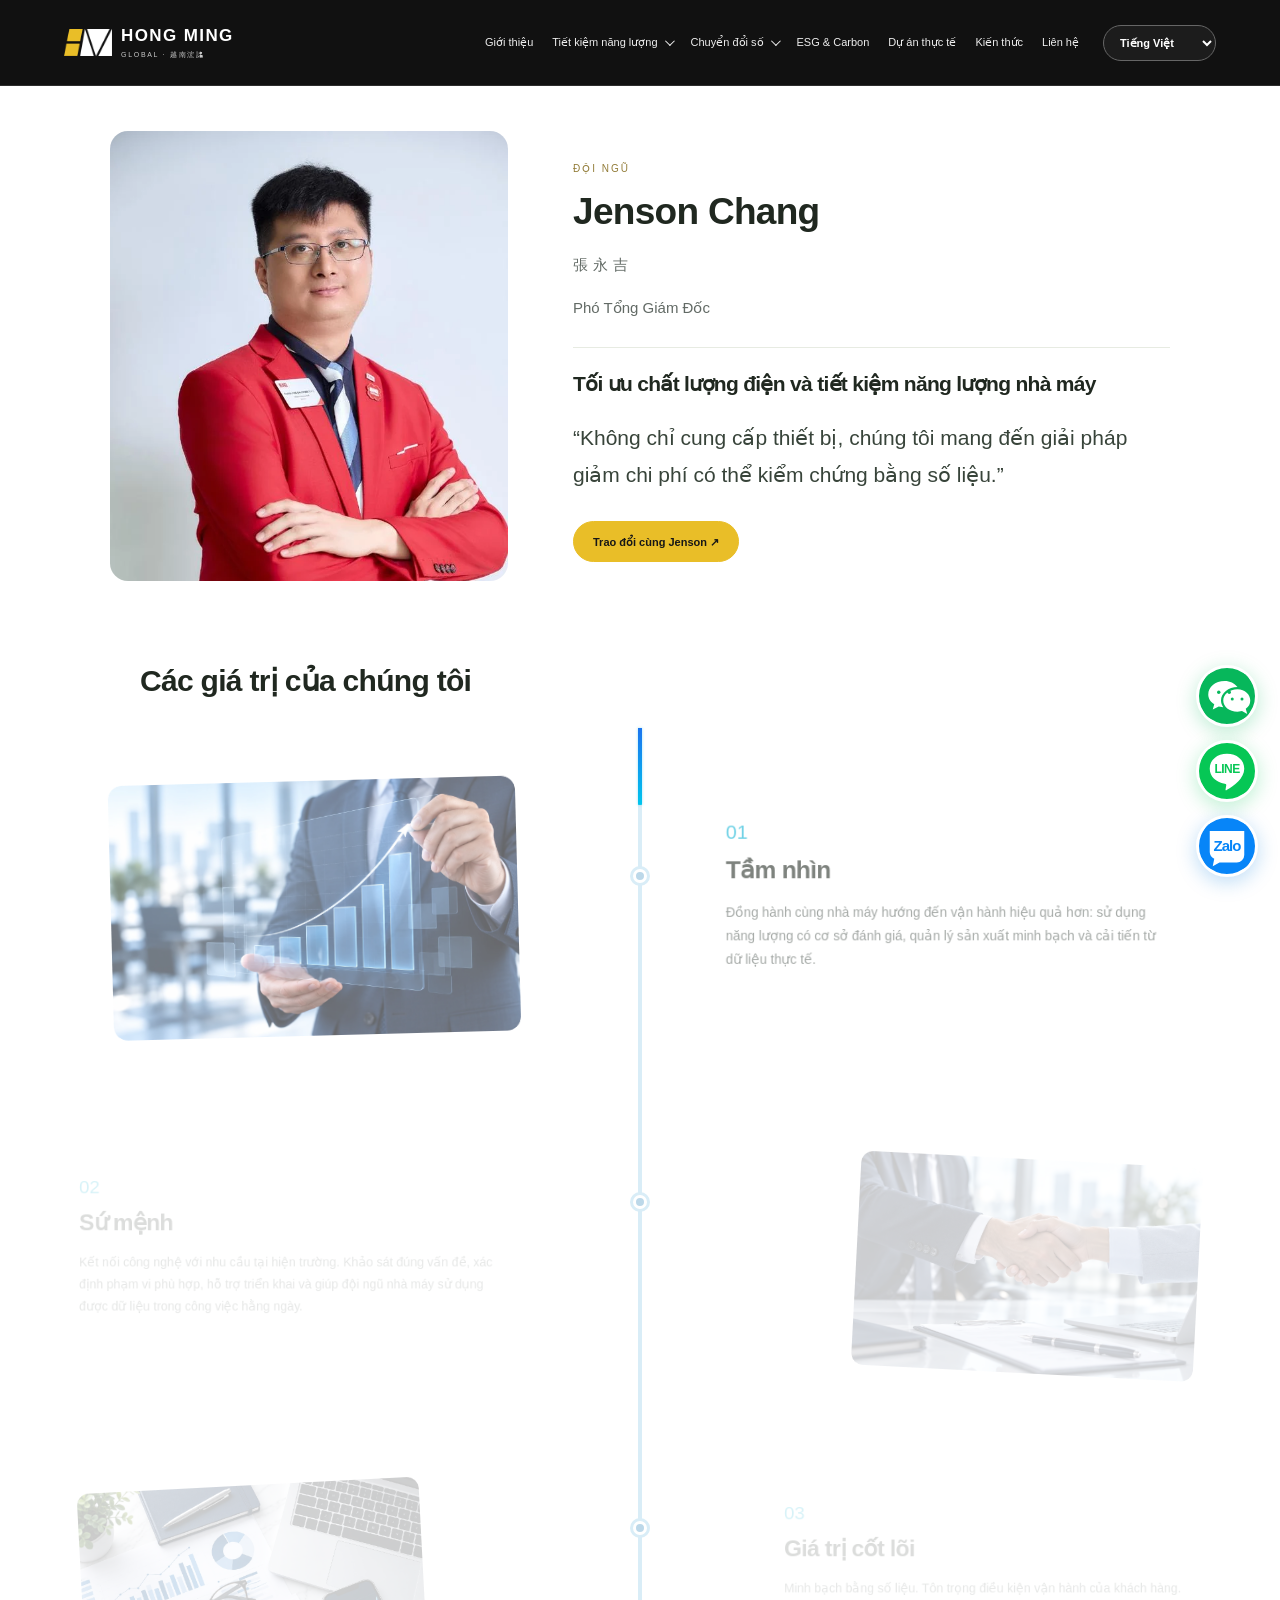
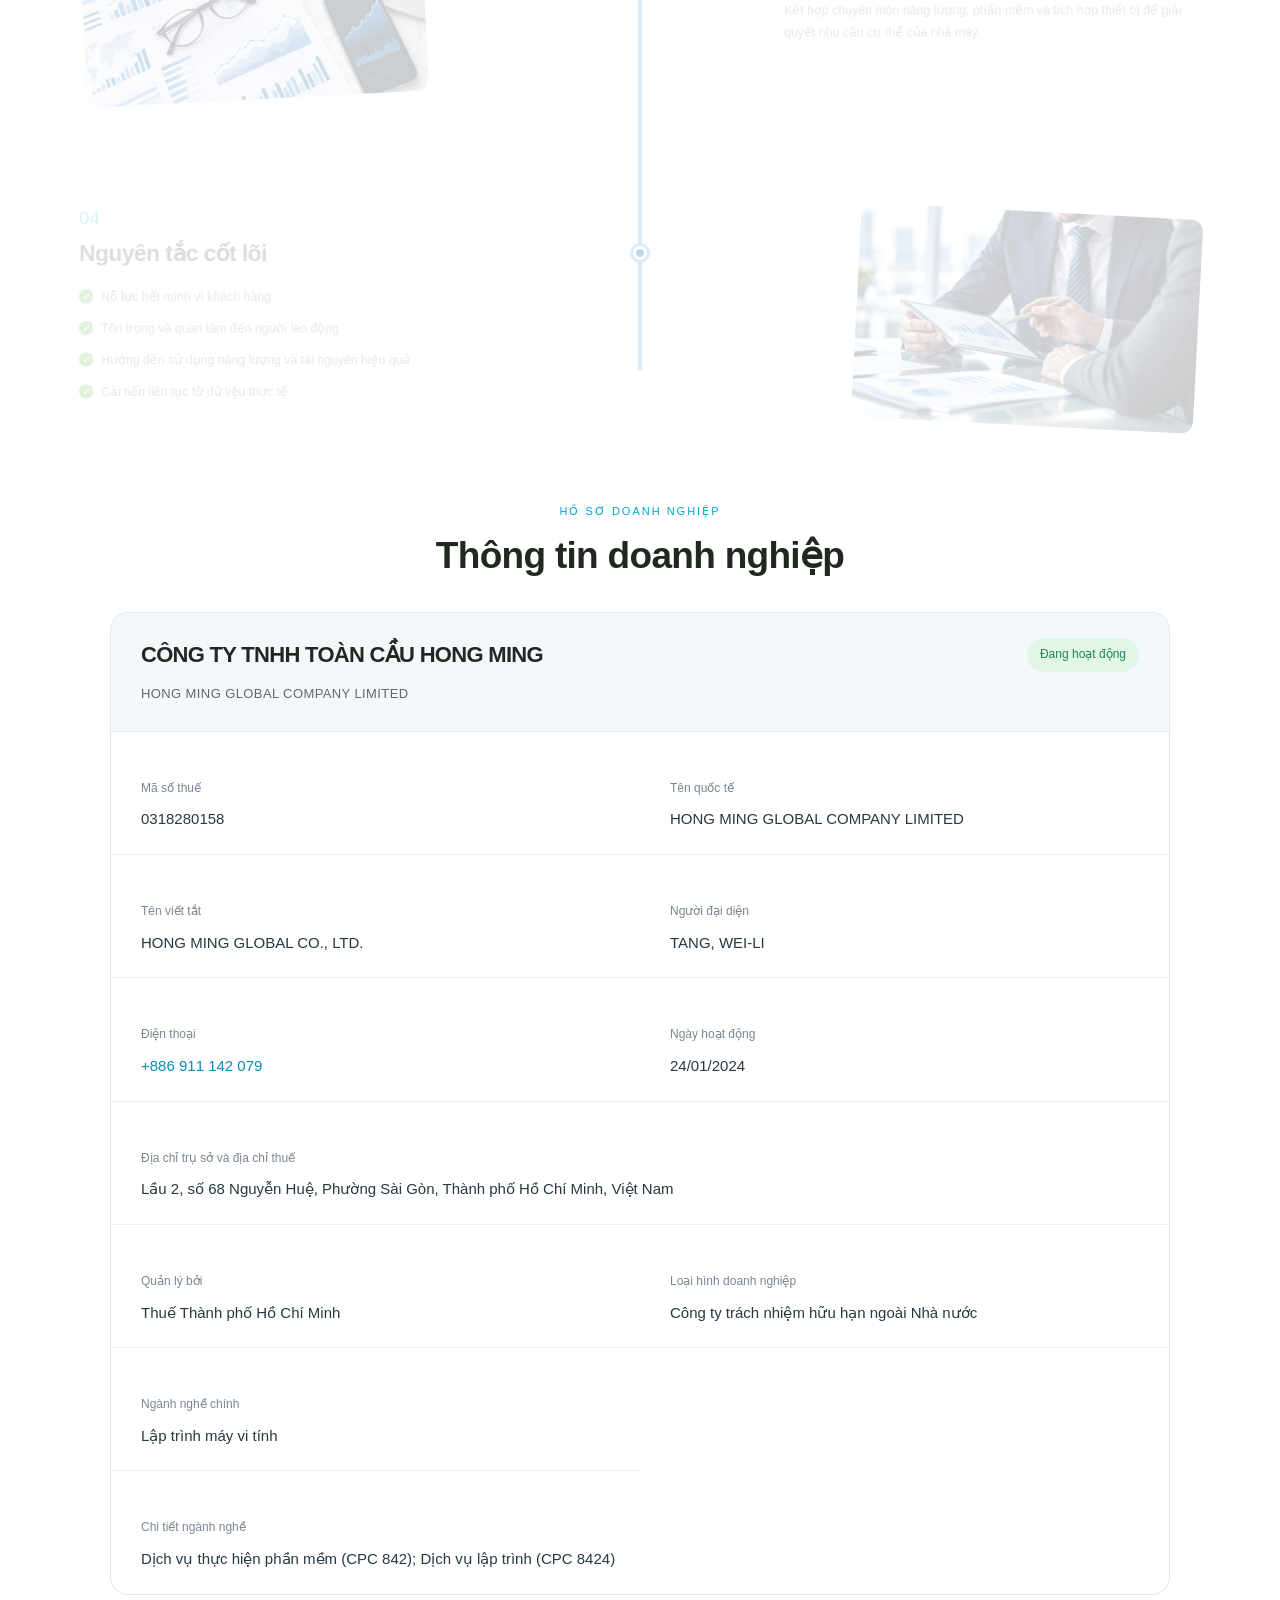
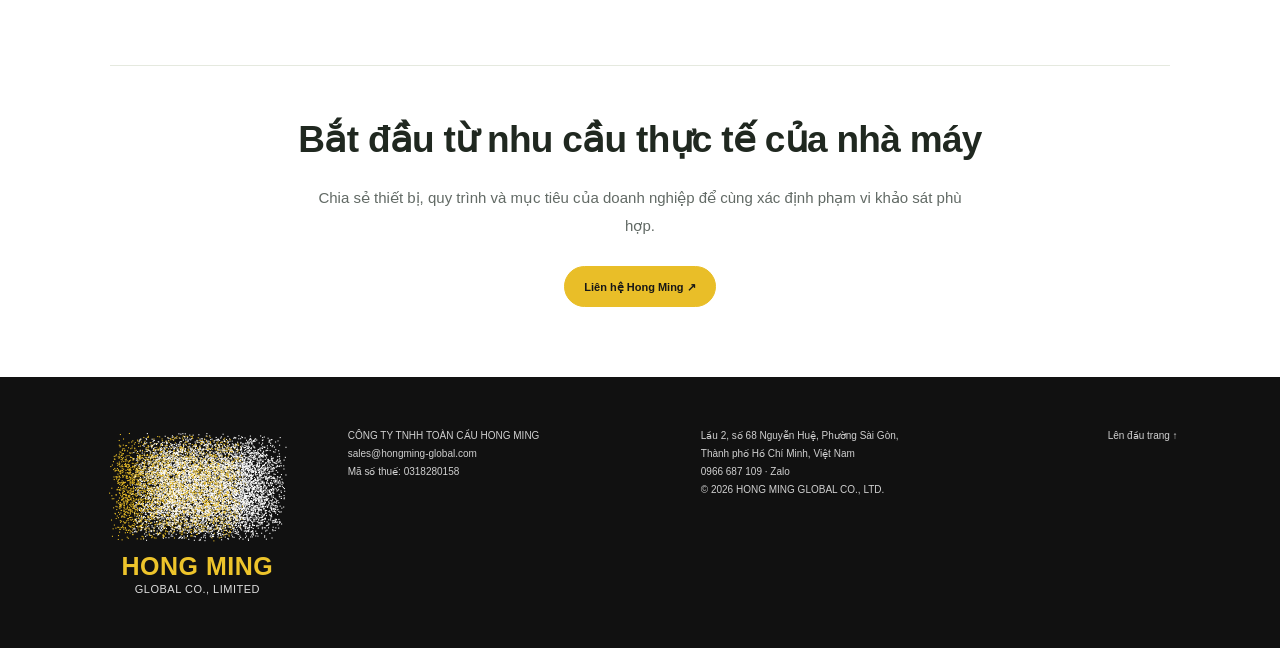
==== commit b253c760: "Render footer logo entirely with fine one-pixel particles" ====
--- a/about.html
+++ b/about.html
@@ -1 +1 @@
-<!DOCTYPE html><html lang="vi" translate="no" class="notranslate"><head><script src="motion-defaults-v86.js?v=86" defer></script><meta charset="utf-8"><meta name="viewport" content="width=device-width,initial-scale=1"><meta name="google" content="notranslate"><meta name="description" content="Giới thiệu Hong Ming Global."><title>Giới thiệu | Hong Ming Global</title><link rel="icon" href="assets__favicon.png"><link rel="canonical" href="https://lamsung632-collab.github.io/hongmingglobal/about.html"><link rel="stylesheet" href="shared-v84.css?v=86"><link rel="stylesheet" href="about-v84.css?v=86"><link rel="stylesheet" href="responsive-v85.css?v=86"><link rel="stylesheet" href="footer-logo-v88.css"></head><body><header class="home-header"><a aria-label="Hong Ming Global" class="brand" href="index.html#home"><span class="brand-mark" aria-hidden="true"><img src="assets__hm-mark-original.png" width="944" height="533" alt="" decoding="async" draggable="false"></span><span class="brand-wordmark"><b>HONG MING</b><small>GLOBAL · 越南浤詺</small></span></a><button aria-expanded="false" aria-label="Mở menu" class="menu">☰</button><nav aria-label="Điều hướng chính"><a href="about.html" data-t="about">Giới thiệu</a><details class="nav-group"><summary data-t="energy">Tiết kiệm năng lượng</summary><div class="nav-panel"><a href="index.html#services">Green Power Shield</a><a href="index.html#services">R-Optimizer · Water Scale Go</a><a href="ems.html">EMS</a></div></details><details class="nav-group"><summary data-t="digital">Chuyển đổi số</summary><div class="nav-panel"><a href="smb.html">SMB · IoT</a><a href="mes.html">MES</a><a href="rfid.html">RFID · WIP · WMS</a></div></details><a href="index.html#esg">ESG &amp; Carbon</a><a data-t="projects" href="index.html#projects">Dự án thực tế</a><a data-t="knowledge" href="index.html#knowledge">Kiến thức</a><a data-t="contact" href="index.html#contact">Liên hệ</a></nav><label class="language-label"><span class="sr-only">Language / Ngôn ngữ / 語言</span><select aria-label="Language / Ngôn ngữ / 語言" class="language notranslate" translate="no" id="lang"><option value="vi" lang="vi" translate="no">Tiếng Việt</option><option value="zh" lang="zh-Hant" translate="no">繁體中文</option><option value="en" lang="en" translate="no">English</option></select></label><a class="header-survey" href="index.html#contact" data-t="shortsurvey">Đặt lịch khảo sát ↗</a></header><main class="intro-page ems-page" id="home"><section class="intro-wrap intro-leader" id="team" data-ems-reveal><figure><img src="assets__jenson.webp" alt="Jenson Chang — 張永吉" width="600" height="900" loading="eager" decoding="async" draggable="false" fetchpriority="high"></figure><div><p data-t="abteam">ĐỘI NGŨ</p><h2>Jenson Chang</h2><p class="intro-name">張永吉</p><p data-t="abrole">Phó Tổng Giám Đốc</p><h3 data-t="abexpert">Tối ưu chất lượng điện và tiết kiệm năng lượng nhà máy</h3><blockquote data-t="abquote">“Không chỉ cung cấp thiết bị, chúng tôi mang đến giải pháp giảm chi phí có thể kiểm chứng bằng số liệu.”</blockquote><a class="home-primary" href="index.html#contact"><span data-t="abmeet">Trao đổi cùng Jenson ↗</span></a></div></section><section class="intro-wrap intro-values" id="values"><h2 data-t="abvalues">Các giá trị của chúng tôi</h2><div class="intro-value-flow"><div class="intro-connection" aria-hidden="true"></div><article class="intro-story "><figure class="intro-value-photo"><img src="assets__about-value-1.webp" alt="Business growth vision" width="1586" height="992" loading="lazy" decoding="async" draggable="false"></figure><div><span class="intro-number">01</span><h3 data-t="abvision">Tầm nhìn</h3><p data-t="abvisionp">Đồng hành cùng nhà máy hướng đến vận hành hiệu quả hơn: sử dụng năng lượng có cơ sở đánh giá, quản lý sản xuất minh bạch và cải tiến từ dữ liệu thực tế.</p></div></article><article class="intro-story intro-reverse"><figure class="intro-value-photo"><img src="assets__about-value-2.webp" alt="Business partnership" width="1586" height="992" loading="lazy" decoding="async" draggable="false"></figure><div><span class="intro-number">02</span><h3 data-t="abmission">Sứ mệnh</h3><p data-t="abmissionp">Kết nối công nghệ với nhu cầu tại hiện trường. Khảo sát đúng vấn đề, xác định phạm vi phù hợp, hỗ trợ triển khai và giúp đội ngũ nhà máy sử dụng được dữ liệu trong công việc hằng ngày.</p></div></article><article class="intro-story "><figure class="intro-value-photo"><img src="assets__about-value-3.webp" alt="Data analysis and core values" width="1586" height="992" loading="lazy" decoding="async" draggable="false"></figure><div><span class="intro-number">03</span><h3 data-t="abcore">Giá trị cốt lõi</h3><p data-t="abcorep">Minh bạch bằng số liệu. Tôn trọng điều kiện vận hành của khách hàng. Kết hợp chuyên môn năng lượng, phần mềm và tích hợp thiết bị để giải quyết nhu cầu cụ thể của nhà máy.</p></div></article><article class="intro-story intro-reverse"><figure class="intro-value-photo"><img src="assets__about-value-4.webp" alt="Business consultation and principles" width="1586" height="992" loading="lazy" decoding="async" draggable="false"></figure><div><span class="intro-number">04</span><h3 data-t="abprinciple">Nguyên tắc cốt lõi</h3><ul class="intro-principles"><li data-t="abp1">Nỗ lực hết mình vì khách hàng</li><li data-t="abp2">Tôn trọng và quan tâm đến người lao động</li><li data-t="abp3">Hướng đến sử dụng năng lượng và tài nguyên hiệu quả</li><li data-t="abp4">Cải tiến liên tục từ dữ liệu thực tế</li></ul></div></article></div></section><section class="intro-company-profile intro-wrap" id="history" data-ems-reveal=""><p class="intro-company-kicker" data-t="cpk">HỒ SƠ DOANH NGHIỆP</p><h2 data-t="cph">Thông tin doanh nghiệp</h2><div class="intro-company-heading"><h3>CÔNG TY TNHH TOÀN CẦU HONG MING</h3><span class="intro-company-status" data-t="cpactive">Đang hoạt động</span><p>HONG MING GLOBAL COMPANY LIMITED</p></div><dl class="intro-company-details"><div class="intro-company-field"><dt data-t="cptax">Mã số thuế</dt><dd>0318280158</dd></div><div class="intro-company-field"><dt data-t="cpinternational">Tên quốc tế</dt><dd>HONG MING GLOBAL COMPANY LIMITED</dd></div><div class="intro-company-field"><dt data-t="cpshort">Tên viết tắt</dt><dd>HONG MING GLOBAL CO., LTD.</dd></div><div class="intro-company-field"><dt data-t="cprep">Người đại diện</dt><dd>TANG, WEI-LI</dd></div><div class="intro-company-field"><dt data-t="cpphone">Điện thoại</dt><dd><a href="tel:+886911142079">+886 911 142 079</a></dd></div><div class="intro-company-field"><dt data-t="cpstart">Ngày hoạt động</dt><dd>24/01/2024</dd></div><div class="intro-company-field intro-company-wide"><dt data-t="cpaddress">Địa chỉ trụ sở và địa chỉ thuế</dt><dd data-t="cpaddressv">Lầu 2, số 68 Nguyễn Huệ, Phường Sài Gòn, Thành phố Hồ Chí Minh, Việt Nam</dd></div><div class="intro-company-field"><dt data-t="cpauthority">Quản lý bởi</dt><dd data-t="cpauthorityv">Thuế Thành phố Hồ Chí Minh</dd></div><div class="intro-company-field"><dt data-t="cptype">Loại hình doanh nghiệp</dt><dd data-t="cptypev">Công ty trách nhiệm hữu hạn ngoài Nhà nước</dd></div><div class="intro-company-field"><dt data-t="cpindustry">Ngành nghề chính</dt><dd data-t="cpindustryv">Lập trình máy vi tính</dd></div><div class="intro-company-field intro-company-wide"><dt data-t="cpsoftware">Chi tiết ngành nghề</dt><dd data-t="cpsoftwarev">Dịch vụ thực hiện phần mềm (CPC 842); Dịch vụ lập trình (CPC 8424)</dd></div></dl></section><section class="intro-wrap intro-next" data-ems-reveal><h2 data-t="abnext">Bắt đầu từ nhu cầu thực tế của nhà máy</h2><p data-t="abnextp">Chia sẻ thiết bị, quy trình và mục tiêu của doanh nghiệp để cùng xác định phạm vi khảo sát phù hợp.</p><a class="home-primary" href="index.html#contact"><span data-t="abcontact">Liên hệ Hong Ming ↗</span></a></section></main><footer class="fine-footer"><div class="footer-logo-motion" role="img" aria-label="Hong Ming Global"><div class="footer-mark-stage"><img src="assets__hm-mark-original.png" alt="" width="944" height="533" decoding="async" draggable="false"><canvas aria-hidden="true"></canvas></div><span>HONG MING<small>GLOBAL CO., LIMITED</small></span></div><div>CÔNG TY TNHH TOÀN CẦU HONG MING<br><a href="mailto:sales@hongming-global.com">sales@hongming-global.com</a><br><span data-t="tax">Mã số thuế</span>: 0318280158</div><div>Lầu 2, số 68 Nguyễn Huệ, Phường Sài Gòn,<br>Thành phố Hồ Chí Minh, Việt Nam<br><a href="tel:+84966687109">0966 687 109</a> · <a href="https://zalo.me/0966687109">Zalo</a><br>© 2026 HONG MING GLOBAL CO., LTD.</div><a data-t="top" href="index.html#home">Lên đầu trang ↑</a></footer><div class="floating-socials" role="group" aria-label="Zalo · WeChat · LINE"><a class="floating-zalo social-wechat" href="https://u.wechat.com/kDHNkAsLHVBf3X8Jp2XX3-I" target="_blank" rel="noopener" aria-label="WeChat" title="WeChat"><img src="assets__wechat-green.svg" alt="WeChat" width="48" height="48" draggable="false" decoding="async"></a><a class="floating-zalo social-line" href="https://line.me/ti/p/vI6jWP2Cho" target="_blank" rel="noopener" aria-label="LINE" title="LINE"><img src="assets__line-green.svg" alt="LINE" width="48" height="48" draggable="false" decoding="async"></a><a aria-label="Nhắn Zalo Hong Ming" class="floating-zalo" href="https://zalo.me/0966687109" rel="noopener" target="_blank"><img src="assets__zalo-blue.svg" alt="Zalo" width="48" height="48" draggable="false" decoding="async"></a></div><script src="content-v2.js?v=86" defer></script><script src="content-en.js?v=86" defer></script><script src="about-page.js?v=86" defer></script><script src="site-navigation.js?v=86" defer></script><script src="ems-effects.js?v=86" defer></script><script src="about-values-flow.js?v=86" defer></script><script src="image-interactions.js?v=86" defer></script><script src="responsive-ui-v85.js?v=86" defer></script><script src="footer-logo-v89.js" defer></script></body></html>+<!DOCTYPE html><html lang="vi" translate="no" class="notranslate"><head><script src="motion-defaults-v86.js?v=86" defer></script><meta charset="utf-8"><meta name="viewport" content="width=device-width,initial-scale=1"><meta name="google" content="notranslate"><meta name="description" content="Giới thiệu Hong Ming Global."><title>Giới thiệu | Hong Ming Global</title><link rel="icon" href="assets__favicon.png"><link rel="canonical" href="https://lamsung632-collab.github.io/hongmingglobal/about.html"><link rel="stylesheet" href="shared-v84.css?v=86"><link rel="stylesheet" href="about-v84.css?v=86"><link rel="stylesheet" href="responsive-v85.css?v=86"><link rel="stylesheet" href="footer-logo-v88.css"></head><body><header class="home-header"><a aria-label="Hong Ming Global" class="brand" href="index.html#home"><span class="brand-mark" aria-hidden="true"><img src="assets__hm-mark-original.png" width="944" height="533" alt="" decoding="async" draggable="false"></span><span class="brand-wordmark"><b>HONG MING</b><small>GLOBAL · 越南浤詺</small></span></a><button aria-expanded="false" aria-label="Mở menu" class="menu">☰</button><nav aria-label="Điều hướng chính"><a href="about.html" data-t="about">Giới thiệu</a><details class="nav-group"><summary data-t="energy">Tiết kiệm năng lượng</summary><div class="nav-panel"><a href="index.html#services">Green Power Shield</a><a href="index.html#services">R-Optimizer · Water Scale Go</a><a href="ems.html">EMS</a></div></details><details class="nav-group"><summary data-t="digital">Chuyển đổi số</summary><div class="nav-panel"><a href="smb.html">SMB · IoT</a><a href="mes.html">MES</a><a href="rfid.html">RFID · WIP · WMS</a></div></details><a href="index.html#esg">ESG &amp; Carbon</a><a data-t="projects" href="index.html#projects">Dự án thực tế</a><a data-t="knowledge" href="index.html#knowledge">Kiến thức</a><a data-t="contact" href="index.html#contact">Liên hệ</a></nav><label class="language-label"><span class="sr-only">Language / Ngôn ngữ / 語言</span><select aria-label="Language / Ngôn ngữ / 語言" class="language notranslate" translate="no" id="lang"><option value="vi" lang="vi" translate="no">Tiếng Việt</option><option value="zh" lang="zh-Hant" translate="no">繁體中文</option><option value="en" lang="en" translate="no">English</option></select></label><a class="header-survey" href="index.html#contact" data-t="shortsurvey">Đặt lịch khảo sát ↗</a></header><main class="intro-page ems-page" id="home"><section class="intro-wrap intro-leader" id="team" data-ems-reveal><figure><img src="assets__jenson.webp" alt="Jenson Chang — 張永吉" width="600" height="900" loading="eager" decoding="async" draggable="false" fetchpriority="high"></figure><div><p data-t="abteam">ĐỘI NGŨ</p><h2>Jenson Chang</h2><p class="intro-name">張永吉</p><p data-t="abrole">Phó Tổng Giám Đốc</p><h3 data-t="abexpert">Tối ưu chất lượng điện và tiết kiệm năng lượng nhà máy</h3><blockquote data-t="abquote">“Không chỉ cung cấp thiết bị, chúng tôi mang đến giải pháp giảm chi phí có thể kiểm chứng bằng số liệu.”</blockquote><a class="home-primary" href="index.html#contact"><span data-t="abmeet">Trao đổi cùng Jenson ↗</span></a></div></section><section class="intro-wrap intro-values" id="values"><h2 data-t="abvalues">Các giá trị của chúng tôi</h2><div class="intro-value-flow"><div class="intro-connection" aria-hidden="true"></div><article class="intro-story "><figure class="intro-value-photo"><img src="assets__about-value-1.webp" alt="Business growth vision" width="1586" height="992" loading="lazy" decoding="async" draggable="false"></figure><div><span class="intro-number">01</span><h3 data-t="abvision">Tầm nhìn</h3><p data-t="abvisionp">Đồng hành cùng nhà máy hướng đến vận hành hiệu quả hơn: sử dụng năng lượng có cơ sở đánh giá, quản lý sản xuất minh bạch và cải tiến từ dữ liệu thực tế.</p></div></article><article class="intro-story intro-reverse"><figure class="intro-value-photo"><img src="assets__about-value-2.webp" alt="Business partnership" width="1586" height="992" loading="lazy" decoding="async" draggable="false"></figure><div><span class="intro-number">02</span><h3 data-t="abmission">Sứ mệnh</h3><p data-t="abmissionp">Kết nối công nghệ với nhu cầu tại hiện trường. Khảo sát đúng vấn đề, xác định phạm vi phù hợp, hỗ trợ triển khai và giúp đội ngũ nhà máy sử dụng được dữ liệu trong công việc hằng ngày.</p></div></article><article class="intro-story "><figure class="intro-value-photo"><img src="assets__about-value-3.webp" alt="Data analysis and core values" width="1586" height="992" loading="lazy" decoding="async" draggable="false"></figure><div><span class="intro-number">03</span><h3 data-t="abcore">Giá trị cốt lõi</h3><p data-t="abcorep">Minh bạch bằng số liệu. Tôn trọng điều kiện vận hành của khách hàng. Kết hợp chuyên môn năng lượng, phần mềm và tích hợp thiết bị để giải quyết nhu cầu cụ thể của nhà máy.</p></div></article><article class="intro-story intro-reverse"><figure class="intro-value-photo"><img src="assets__about-value-4.webp" alt="Business consultation and principles" width="1586" height="992" loading="lazy" decoding="async" draggable="false"></figure><div><span class="intro-number">04</span><h3 data-t="abprinciple">Nguyên tắc cốt lõi</h3><ul class="intro-principles"><li data-t="abp1">Nỗ lực hết mình vì khách hàng</li><li data-t="abp2">Tôn trọng và quan tâm đến người lao động</li><li data-t="abp3">Hướng đến sử dụng năng lượng và tài nguyên hiệu quả</li><li data-t="abp4">Cải tiến liên tục từ dữ liệu thực tế</li></ul></div></article></div></section><section class="intro-company-profile intro-wrap" id="history" data-ems-reveal=""><p class="intro-company-kicker" data-t="cpk">HỒ SƠ DOANH NGHIỆP</p><h2 data-t="cph">Thông tin doanh nghiệp</h2><div class="intro-company-heading"><h3>CÔNG TY TNHH TOÀN CẦU HONG MING</h3><span class="intro-company-status" data-t="cpactive">Đang hoạt động</span><p>HONG MING GLOBAL COMPANY LIMITED</p></div><dl class="intro-company-details"><div class="intro-company-field"><dt data-t="cptax">Mã số thuế</dt><dd>0318280158</dd></div><div class="intro-company-field"><dt data-t="cpinternational">Tên quốc tế</dt><dd>HONG MING GLOBAL COMPANY LIMITED</dd></div><div class="intro-company-field"><dt data-t="cpshort">Tên viết tắt</dt><dd>HONG MING GLOBAL CO., LTD.</dd></div><div class="intro-company-field"><dt data-t="cprep">Người đại diện</dt><dd>TANG, WEI-LI</dd></div><div class="intro-company-field"><dt data-t="cpphone">Điện thoại</dt><dd><a href="tel:+886911142079">+886 911 142 079</a></dd></div><div class="intro-company-field"><dt data-t="cpstart">Ngày hoạt động</dt><dd>24/01/2024</dd></div><div class="intro-company-field intro-company-wide"><dt data-t="cpaddress">Địa chỉ trụ sở và địa chỉ thuế</dt><dd data-t="cpaddressv">Lầu 2, số 68 Nguyễn Huệ, Phường Sài Gòn, Thành phố Hồ Chí Minh, Việt Nam</dd></div><div class="intro-company-field"><dt data-t="cpauthority">Quản lý bởi</dt><dd data-t="cpauthorityv">Thuế Thành phố Hồ Chí Minh</dd></div><div class="intro-company-field"><dt data-t="cptype">Loại hình doanh nghiệp</dt><dd data-t="cptypev">Công ty trách nhiệm hữu hạn ngoài Nhà nước</dd></div><div class="intro-company-field"><dt data-t="cpindustry">Ngành nghề chính</dt><dd data-t="cpindustryv">Lập trình máy vi tính</dd></div><div class="intro-company-field intro-company-wide"><dt data-t="cpsoftware">Chi tiết ngành nghề</dt><dd data-t="cpsoftwarev">Dịch vụ thực hiện phần mềm (CPC 842); Dịch vụ lập trình (CPC 8424)</dd></div></dl></section><section class="intro-wrap intro-next" data-ems-reveal><h2 data-t="abnext">Bắt đầu từ nhu cầu thực tế của nhà máy</h2><p data-t="abnextp">Chia sẻ thiết bị, quy trình và mục tiêu của doanh nghiệp để cùng xác định phạm vi khảo sát phù hợp.</p><a class="home-primary" href="index.html#contact"><span data-t="abcontact">Liên hệ Hong Ming ↗</span></a></section></main><footer class="fine-footer"><div class="footer-logo-motion" role="img" aria-label="Hong Ming Global"><div class="footer-mark-stage"><img src="assets__hm-mark-original.png" alt="" width="944" height="533" decoding="async" draggable="false"><canvas aria-hidden="true"></canvas></div><span>HONG MING<small>GLOBAL CO., LIMITED</small></span></div><div>CÔNG TY TNHH TOÀN CẦU HONG MING<br><a href="mailto:sales@hongming-global.com">sales@hongming-global.com</a><br><span data-t="tax">Mã số thuế</span>: 0318280158</div><div>Lầu 2, số 68 Nguyễn Huệ, Phường Sài Gòn,<br>Thành phố Hồ Chí Minh, Việt Nam<br><a href="tel:+84966687109">0966 687 109</a> · <a href="https://zalo.me/0966687109">Zalo</a><br>© 2026 HONG MING GLOBAL CO., LTD.</div><a data-t="top" href="index.html#home">Lên đầu trang ↑</a></footer><div class="floating-socials" role="group" aria-label="Zalo · WeChat · LINE"><a class="floating-zalo social-wechat" href="https://u.wechat.com/kDHNkAsLHVBf3X8Jp2XX3-I" target="_blank" rel="noopener" aria-label="WeChat" title="WeChat"><img src="assets__wechat-green.svg" alt="WeChat" width="48" height="48" draggable="false" decoding="async"></a><a class="floating-zalo social-line" href="https://line.me/ti/p/vI6jWP2Cho" target="_blank" rel="noopener" aria-label="LINE" title="LINE"><img src="assets__line-green.svg" alt="LINE" width="48" height="48" draggable="false" decoding="async"></a><a aria-label="Nhắn Zalo Hong Ming" class="floating-zalo" href="https://zalo.me/0966687109" rel="noopener" target="_blank"><img src="assets__zalo-blue.svg" alt="Zalo" width="48" height="48" draggable="false" decoding="async"></a></div><script src="content-v2.js?v=86" defer></script><script src="content-en.js?v=86" defer></script><script src="about-page.js?v=86" defer></script><script src="site-navigation.js?v=86" defer></script><script src="ems-effects.js?v=86" defer></script><script src="about-values-flow.js?v=86" defer></script><script src="image-interactions.js?v=86" defer></script><script src="responsive-ui-v85.js?v=86" defer></script><script src="footer-logo-v90.js" defer></script></body></html>
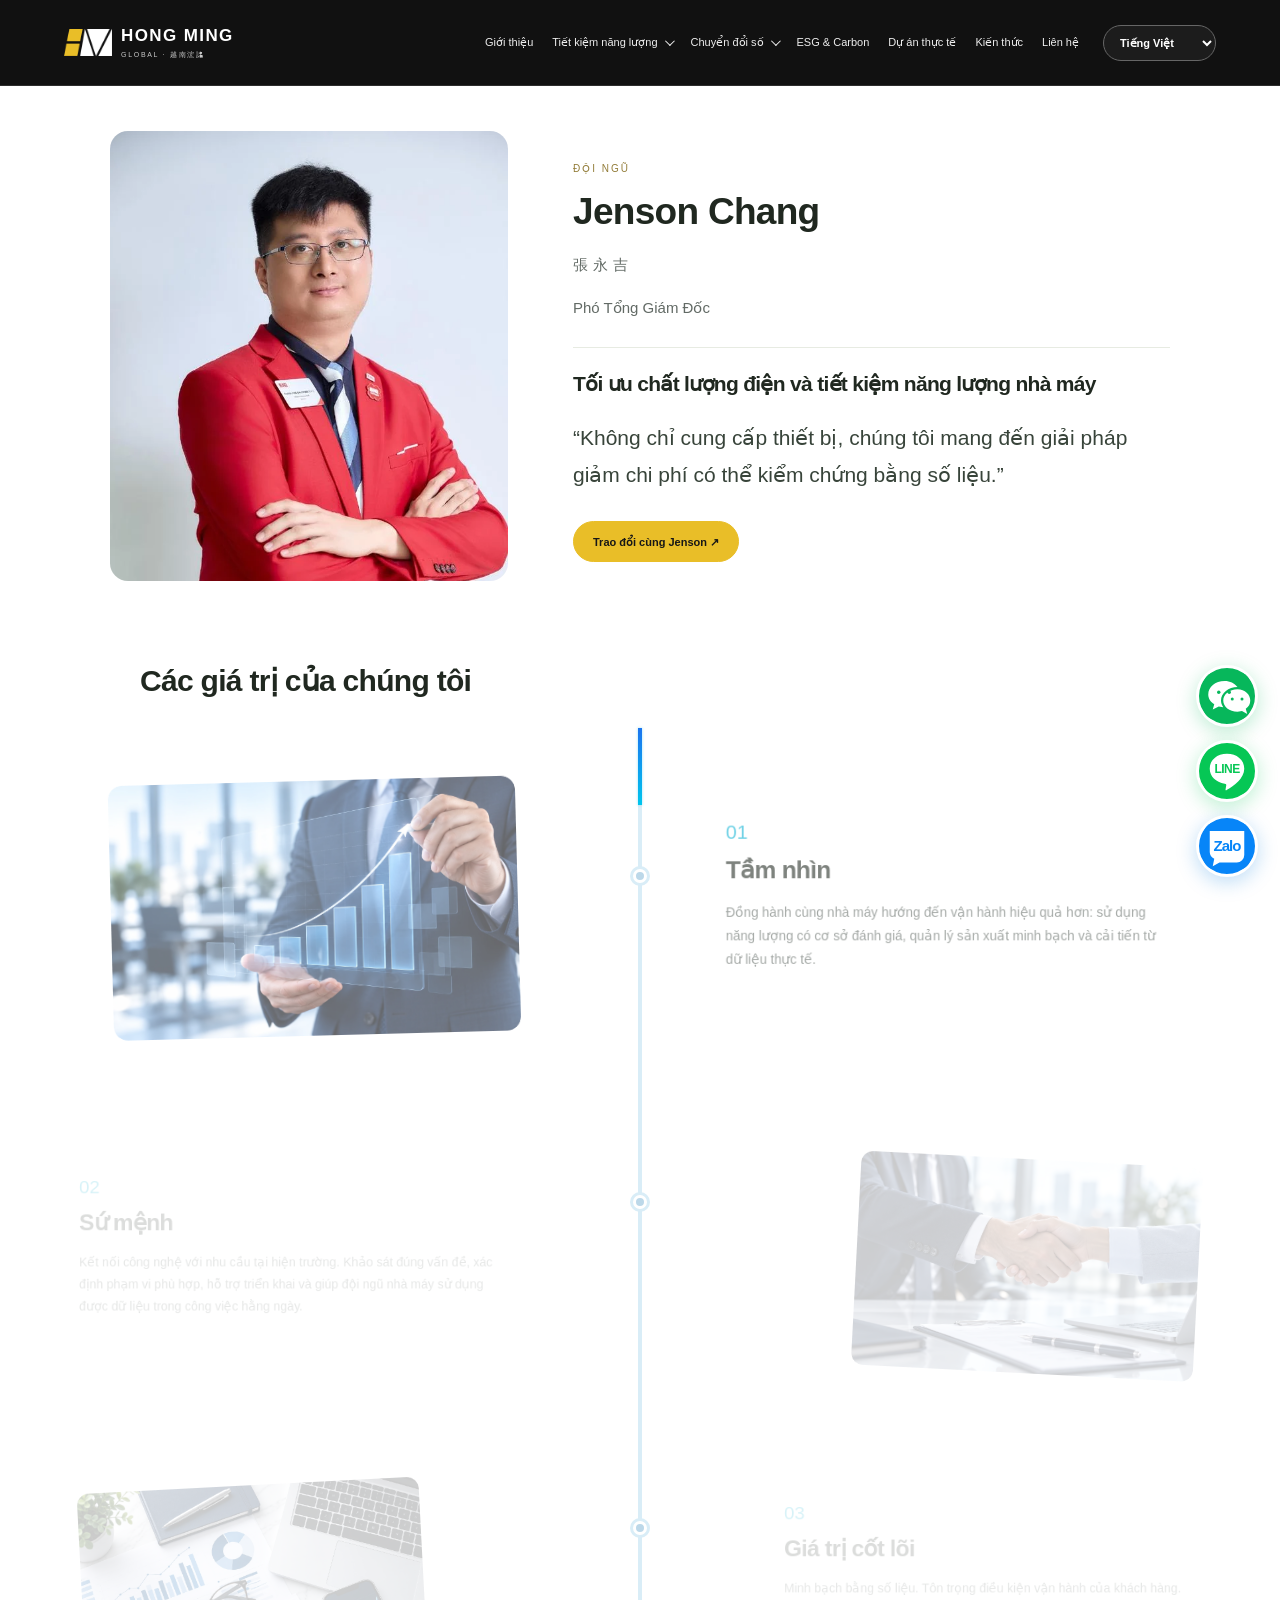
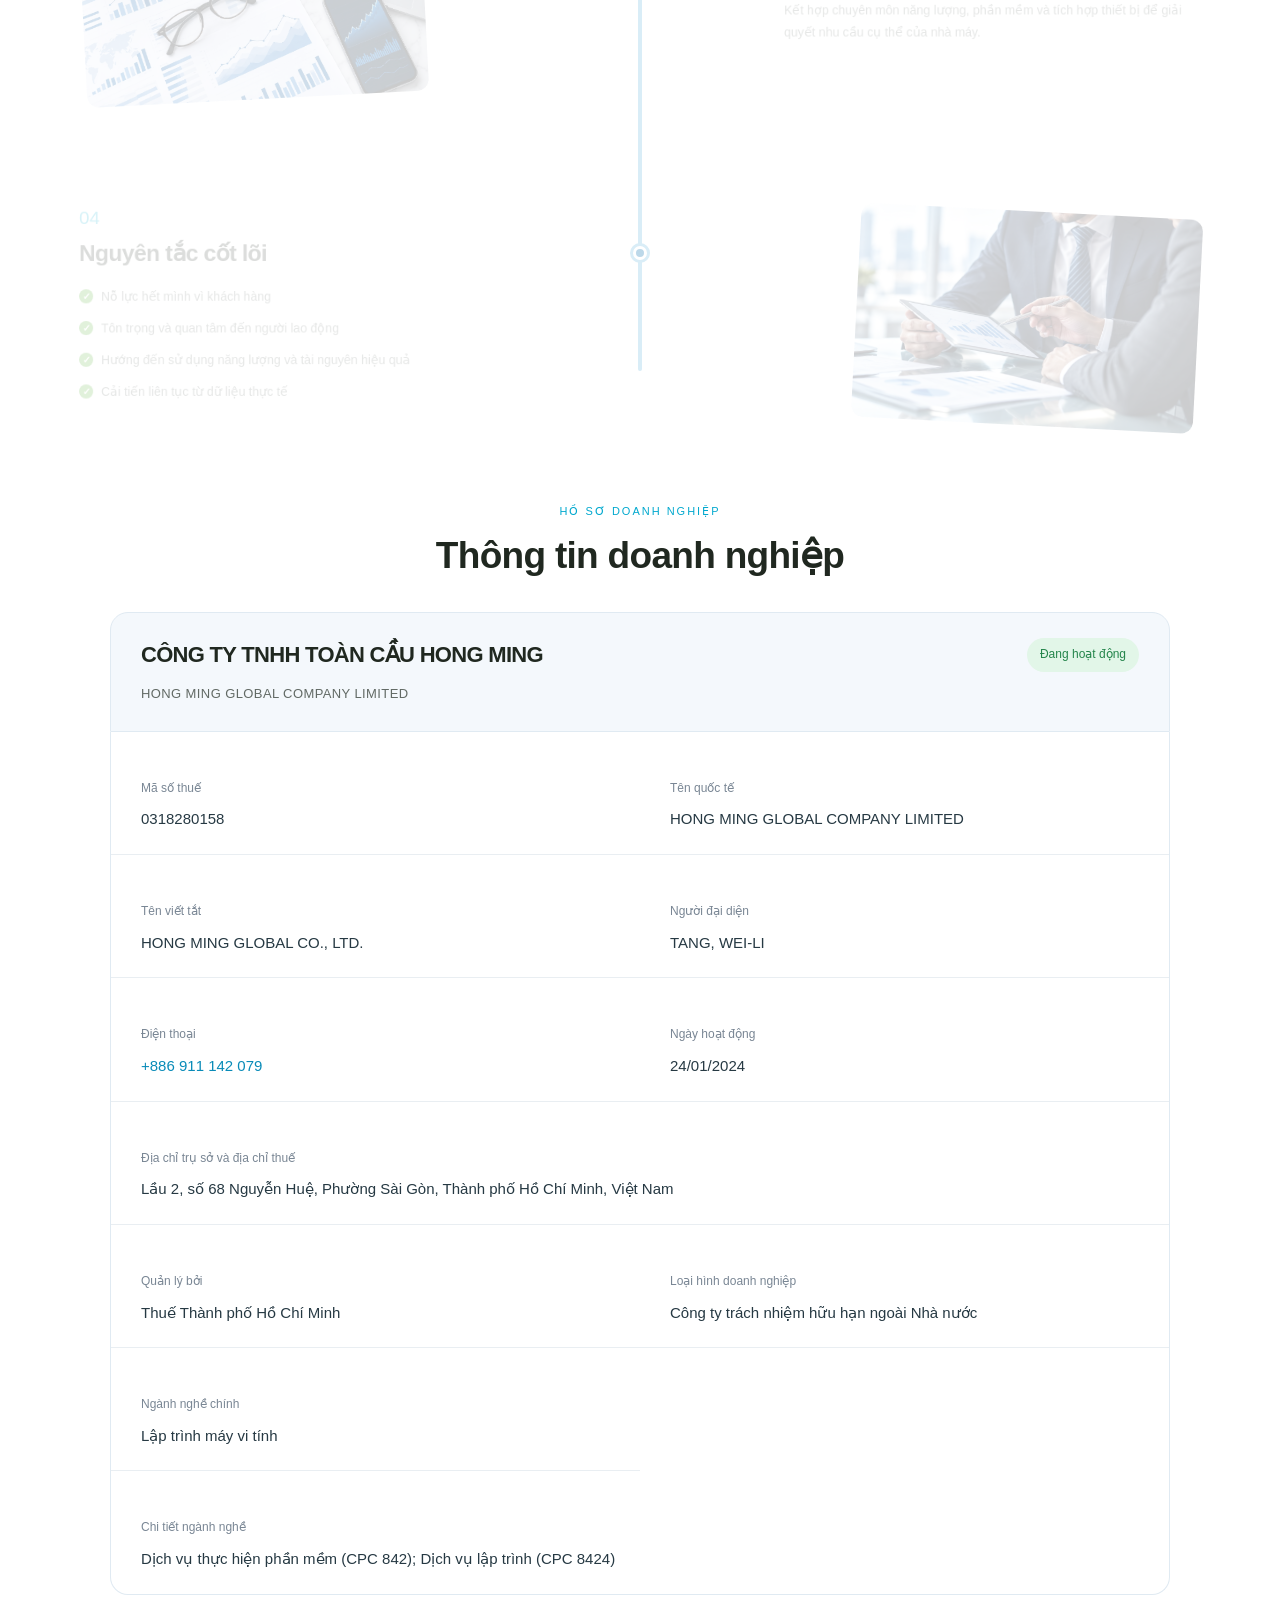
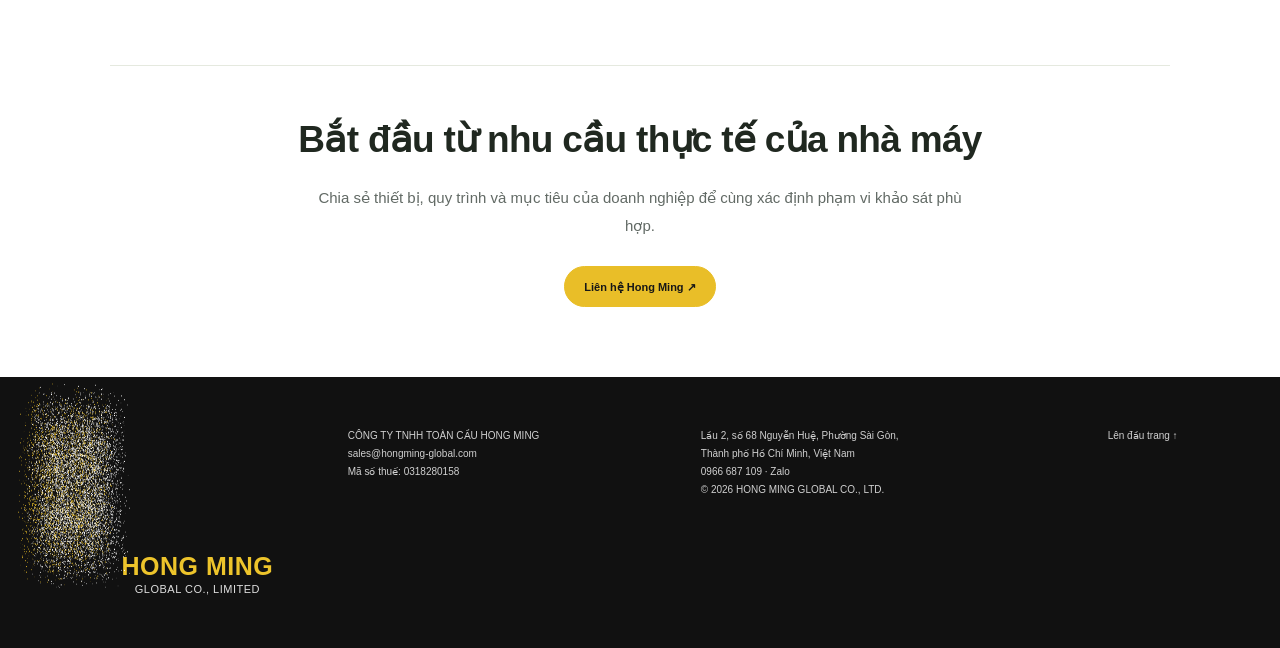
==== commit 63c77508: "Spread fine logo particles beyond the logo frame" ====
--- a/about.html
+++ b/about.html
@@ -1 +1 @@
-<!DOCTYPE html><html lang="vi" translate="no" class="notranslate"><head><script src="motion-defaults-v86.js?v=86" defer></script><meta charset="utf-8"><meta name="viewport" content="width=device-width,initial-scale=1"><meta name="google" content="notranslate"><meta name="description" content="Giới thiệu Hong Ming Global."><title>Giới thiệu | Hong Ming Global</title><link rel="icon" href="assets__favicon.png"><link rel="canonical" href="https://lamsung632-collab.github.io/hongmingglobal/about.html"><link rel="stylesheet" href="shared-v84.css?v=86"><link rel="stylesheet" href="about-v84.css?v=86"><link rel="stylesheet" href="responsive-v85.css?v=86"><link rel="stylesheet" href="footer-logo-v88.css"></head><body><header class="home-header"><a aria-label="Hong Ming Global" class="brand" href="index.html#home"><span class="brand-mark" aria-hidden="true"><img src="assets__hm-mark-original.png" width="944" height="533" alt="" decoding="async" draggable="false"></span><span class="brand-wordmark"><b>HONG MING</b><small>GLOBAL · 越南浤詺</small></span></a><button aria-expanded="false" aria-label="Mở menu" class="menu">☰</button><nav aria-label="Điều hướng chính"><a href="about.html" data-t="about">Giới thiệu</a><details class="nav-group"><summary data-t="energy">Tiết kiệm năng lượng</summary><div class="nav-panel"><a href="index.html#services">Green Power Shield</a><a href="index.html#services">R-Optimizer · Water Scale Go</a><a href="ems.html">EMS</a></div></details><details class="nav-group"><summary data-t="digital">Chuyển đổi số</summary><div class="nav-panel"><a href="smb.html">SMB · IoT</a><a href="mes.html">MES</a><a href="rfid.html">RFID · WIP · WMS</a></div></details><a href="index.html#esg">ESG &amp; Carbon</a><a data-t="projects" href="index.html#projects">Dự án thực tế</a><a data-t="knowledge" href="index.html#knowledge">Kiến thức</a><a data-t="contact" href="index.html#contact">Liên hệ</a></nav><label class="language-label"><span class="sr-only">Language / Ngôn ngữ / 語言</span><select aria-label="Language / Ngôn ngữ / 語言" class="language notranslate" translate="no" id="lang"><option value="vi" lang="vi" translate="no">Tiếng Việt</option><option value="zh" lang="zh-Hant" translate="no">繁體中文</option><option value="en" lang="en" translate="no">English</option></select></label><a class="header-survey" href="index.html#contact" data-t="shortsurvey">Đặt lịch khảo sát ↗</a></header><main class="intro-page ems-page" id="home"><section class="intro-wrap intro-leader" id="team" data-ems-reveal><figure><img src="assets__jenson.webp" alt="Jenson Chang — 張永吉" width="600" height="900" loading="eager" decoding="async" draggable="false" fetchpriority="high"></figure><div><p data-t="abteam">ĐỘI NGŨ</p><h2>Jenson Chang</h2><p class="intro-name">張永吉</p><p data-t="abrole">Phó Tổng Giám Đốc</p><h3 data-t="abexpert">Tối ưu chất lượng điện và tiết kiệm năng lượng nhà máy</h3><blockquote data-t="abquote">“Không chỉ cung cấp thiết bị, chúng tôi mang đến giải pháp giảm chi phí có thể kiểm chứng bằng số liệu.”</blockquote><a class="home-primary" href="index.html#contact"><span data-t="abmeet">Trao đổi cùng Jenson ↗</span></a></div></section><section class="intro-wrap intro-values" id="values"><h2 data-t="abvalues">Các giá trị của chúng tôi</h2><div class="intro-value-flow"><div class="intro-connection" aria-hidden="true"></div><article class="intro-story "><figure class="intro-value-photo"><img src="assets__about-value-1.webp" alt="Business growth vision" width="1586" height="992" loading="lazy" decoding="async" draggable="false"></figure><div><span class="intro-number">01</span><h3 data-t="abvision">Tầm nhìn</h3><p data-t="abvisionp">Đồng hành cùng nhà máy hướng đến vận hành hiệu quả hơn: sử dụng năng lượng có cơ sở đánh giá, quản lý sản xuất minh bạch và cải tiến từ dữ liệu thực tế.</p></div></article><article class="intro-story intro-reverse"><figure class="intro-value-photo"><img src="assets__about-value-2.webp" alt="Business partnership" width="1586" height="992" loading="lazy" decoding="async" draggable="false"></figure><div><span class="intro-number">02</span><h3 data-t="abmission">Sứ mệnh</h3><p data-t="abmissionp">Kết nối công nghệ với nhu cầu tại hiện trường. Khảo sát đúng vấn đề, xác định phạm vi phù hợp, hỗ trợ triển khai và giúp đội ngũ nhà máy sử dụng được dữ liệu trong công việc hằng ngày.</p></div></article><article class="intro-story "><figure class="intro-value-photo"><img src="assets__about-value-3.webp" alt="Data analysis and core values" width="1586" height="992" loading="lazy" decoding="async" draggable="false"></figure><div><span class="intro-number">03</span><h3 data-t="abcore">Giá trị cốt lõi</h3><p data-t="abcorep">Minh bạch bằng số liệu. Tôn trọng điều kiện vận hành của khách hàng. Kết hợp chuyên môn năng lượng, phần mềm và tích hợp thiết bị để giải quyết nhu cầu cụ thể của nhà máy.</p></div></article><article class="intro-story intro-reverse"><figure class="intro-value-photo"><img src="assets__about-value-4.webp" alt="Business consultation and principles" width="1586" height="992" loading="lazy" decoding="async" draggable="false"></figure><div><span class="intro-number">04</span><h3 data-t="abprinciple">Nguyên tắc cốt lõi</h3><ul class="intro-principles"><li data-t="abp1">Nỗ lực hết mình vì khách hàng</li><li data-t="abp2">Tôn trọng và quan tâm đến người lao động</li><li data-t="abp3">Hướng đến sử dụng năng lượng và tài nguyên hiệu quả</li><li data-t="abp4">Cải tiến liên tục từ dữ liệu thực tế</li></ul></div></article></div></section><section class="intro-company-profile intro-wrap" id="history" data-ems-reveal=""><p class="intro-company-kicker" data-t="cpk">HỒ SƠ DOANH NGHIỆP</p><h2 data-t="cph">Thông tin doanh nghiệp</h2><div class="intro-company-heading"><h3>CÔNG TY TNHH TOÀN CẦU HONG MING</h3><span class="intro-company-status" data-t="cpactive">Đang hoạt động</span><p>HONG MING GLOBAL COMPANY LIMITED</p></div><dl class="intro-company-details"><div class="intro-company-field"><dt data-t="cptax">Mã số thuế</dt><dd>0318280158</dd></div><div class="intro-company-field"><dt data-t="cpinternational">Tên quốc tế</dt><dd>HONG MING GLOBAL COMPANY LIMITED</dd></div><div class="intro-company-field"><dt data-t="cpshort">Tên viết tắt</dt><dd>HONG MING GLOBAL CO., LTD.</dd></div><div class="intro-company-field"><dt data-t="cprep">Người đại diện</dt><dd>TANG, WEI-LI</dd></div><div class="intro-company-field"><dt data-t="cpphone">Điện thoại</dt><dd><a href="tel:+886911142079">+886 911 142 079</a></dd></div><div class="intro-company-field"><dt data-t="cpstart">Ngày hoạt động</dt><dd>24/01/2024</dd></div><div class="intro-company-field intro-company-wide"><dt data-t="cpaddress">Địa chỉ trụ sở và địa chỉ thuế</dt><dd data-t="cpaddressv">Lầu 2, số 68 Nguyễn Huệ, Phường Sài Gòn, Thành phố Hồ Chí Minh, Việt Nam</dd></div><div class="intro-company-field"><dt data-t="cpauthority">Quản lý bởi</dt><dd data-t="cpauthorityv">Thuế Thành phố Hồ Chí Minh</dd></div><div class="intro-company-field"><dt data-t="cptype">Loại hình doanh nghiệp</dt><dd data-t="cptypev">Công ty trách nhiệm hữu hạn ngoài Nhà nước</dd></div><div class="intro-company-field"><dt data-t="cpindustry">Ngành nghề chính</dt><dd data-t="cpindustryv">Lập trình máy vi tính</dd></div><div class="intro-company-field intro-company-wide"><dt data-t="cpsoftware">Chi tiết ngành nghề</dt><dd data-t="cpsoftwarev">Dịch vụ thực hiện phần mềm (CPC 842); Dịch vụ lập trình (CPC 8424)</dd></div></dl></section><section class="intro-wrap intro-next" data-ems-reveal><h2 data-t="abnext">Bắt đầu từ nhu cầu thực tế của nhà máy</h2><p data-t="abnextp">Chia sẻ thiết bị, quy trình và mục tiêu của doanh nghiệp để cùng xác định phạm vi khảo sát phù hợp.</p><a class="home-primary" href="index.html#contact"><span data-t="abcontact">Liên hệ Hong Ming ↗</span></a></section></main><footer class="fine-footer"><div class="footer-logo-motion" role="img" aria-label="Hong Ming Global"><div class="footer-mark-stage"><img src="assets__hm-mark-original.png" alt="" width="944" height="533" decoding="async" draggable="false"><canvas aria-hidden="true"></canvas></div><span>HONG MING<small>GLOBAL CO., LIMITED</small></span></div><div>CÔNG TY TNHH TOÀN CẦU HONG MING<br><a href="mailto:sales@hongming-global.com">sales@hongming-global.com</a><br><span data-t="tax">Mã số thuế</span>: 0318280158</div><div>Lầu 2, số 68 Nguyễn Huệ, Phường Sài Gòn,<br>Thành phố Hồ Chí Minh, Việt Nam<br><a href="tel:+84966687109">0966 687 109</a> · <a href="https://zalo.me/0966687109">Zalo</a><br>© 2026 HONG MING GLOBAL CO., LTD.</div><a data-t="top" href="index.html#home">Lên đầu trang ↑</a></footer><div class="floating-socials" role="group" aria-label="Zalo · WeChat · LINE"><a class="floating-zalo social-wechat" href="https://u.wechat.com/kDHNkAsLHVBf3X8Jp2XX3-I" target="_blank" rel="noopener" aria-label="WeChat" title="WeChat"><img src="assets__wechat-green.svg" alt="WeChat" width="48" height="48" draggable="false" decoding="async"></a><a class="floating-zalo social-line" href="https://line.me/ti/p/vI6jWP2Cho" target="_blank" rel="noopener" aria-label="LINE" title="LINE"><img src="assets__line-green.svg" alt="LINE" width="48" height="48" draggable="false" decoding="async"></a><a aria-label="Nhắn Zalo Hong Ming" class="floating-zalo" href="https://zalo.me/0966687109" rel="noopener" target="_blank"><img src="assets__zalo-blue.svg" alt="Zalo" width="48" height="48" draggable="false" decoding="async"></a></div><script src="content-v2.js?v=86" defer></script><script src="content-en.js?v=86" defer></script><script src="about-page.js?v=86" defer></script><script src="site-navigation.js?v=86" defer></script><script src="ems-effects.js?v=86" defer></script><script src="about-values-flow.js?v=86" defer></script><script src="image-interactions.js?v=86" defer></script><script src="responsive-ui-v85.js?v=86" defer></script><script src="footer-logo-v90.js" defer></script></body></html>+<!DOCTYPE html><html lang="vi" translate="no" class="notranslate"><head><script src="motion-defaults-v86.js?v=86" defer></script><meta charset="utf-8"><meta name="viewport" content="width=device-width,initial-scale=1"><meta name="google" content="notranslate"><meta name="description" content="Giới thiệu Hong Ming Global."><title>Giới thiệu | Hong Ming Global</title><link rel="icon" href="assets__favicon.png"><link rel="canonical" href="https://lamsung632-collab.github.io/hongmingglobal/about.html"><link rel="stylesheet" href="shared-v84.css?v=86"><link rel="stylesheet" href="about-v84.css?v=86"><link rel="stylesheet" href="responsive-v85.css?v=86"><link rel="stylesheet" href="footer-logo-v91.css"></head><body><header class="home-header"><a aria-label="Hong Ming Global" class="brand" href="index.html#home"><span class="brand-mark" aria-hidden="true"><img src="assets__hm-mark-original.png" width="944" height="533" alt="" decoding="async" draggable="false"></span><span class="brand-wordmark"><b>HONG MING</b><small>GLOBAL · 越南浤詺</small></span></a><button aria-expanded="false" aria-label="Mở menu" class="menu">☰</button><nav aria-label="Điều hướng chính"><a href="about.html" data-t="about">Giới thiệu</a><details class="nav-group"><summary data-t="energy">Tiết kiệm năng lượng</summary><div class="nav-panel"><a href="index.html#services">Green Power Shield</a><a href="index.html#services">R-Optimizer · Water Scale Go</a><a href="ems.html">EMS</a></div></details><details class="nav-group"><summary data-t="digital">Chuyển đổi số</summary><div class="nav-panel"><a href="smb.html">SMB · IoT</a><a href="mes.html">MES</a><a href="rfid.html">RFID · WIP · WMS</a></div></details><a href="index.html#esg">ESG &amp; Carbon</a><a data-t="projects" href="index.html#projects">Dự án thực tế</a><a data-t="knowledge" href="index.html#knowledge">Kiến thức</a><a data-t="contact" href="index.html#contact">Liên hệ</a></nav><label class="language-label"><span class="sr-only">Language / Ngôn ngữ / 語言</span><select aria-label="Language / Ngôn ngữ / 語言" class="language notranslate" translate="no" id="lang"><option value="vi" lang="vi" translate="no">Tiếng Việt</option><option value="zh" lang="zh-Hant" translate="no">繁體中文</option><option value="en" lang="en" translate="no">English</option></select></label><a class="header-survey" href="index.html#contact" data-t="shortsurvey">Đặt lịch khảo sát ↗</a></header><main class="intro-page ems-page" id="home"><section class="intro-wrap intro-leader" id="team" data-ems-reveal><figure><img src="assets__jenson.webp" alt="Jenson Chang — 張永吉" width="600" height="900" loading="eager" decoding="async" draggable="false" fetchpriority="high"></figure><div><p data-t="abteam">ĐỘI NGŨ</p><h2>Jenson Chang</h2><p class="intro-name">張永吉</p><p data-t="abrole">Phó Tổng Giám Đốc</p><h3 data-t="abexpert">Tối ưu chất lượng điện và tiết kiệm năng lượng nhà máy</h3><blockquote data-t="abquote">“Không chỉ cung cấp thiết bị, chúng tôi mang đến giải pháp giảm chi phí có thể kiểm chứng bằng số liệu.”</blockquote><a class="home-primary" href="index.html#contact"><span data-t="abmeet">Trao đổi cùng Jenson ↗</span></a></div></section><section class="intro-wrap intro-values" id="values"><h2 data-t="abvalues">Các giá trị của chúng tôi</h2><div class="intro-value-flow"><div class="intro-connection" aria-hidden="true"></div><article class="intro-story "><figure class="intro-value-photo"><img src="assets__about-value-1.webp" alt="Business growth vision" width="1586" height="992" loading="lazy" decoding="async" draggable="false"></figure><div><span class="intro-number">01</span><h3 data-t="abvision">Tầm nhìn</h3><p data-t="abvisionp">Đồng hành cùng nhà máy hướng đến vận hành hiệu quả hơn: sử dụng năng lượng có cơ sở đánh giá, quản lý sản xuất minh bạch và cải tiến từ dữ liệu thực tế.</p></div></article><article class="intro-story intro-reverse"><figure class="intro-value-photo"><img src="assets__about-value-2.webp" alt="Business partnership" width="1586" height="992" loading="lazy" decoding="async" draggable="false"></figure><div><span class="intro-number">02</span><h3 data-t="abmission">Sứ mệnh</h3><p data-t="abmissionp">Kết nối công nghệ với nhu cầu tại hiện trường. Khảo sát đúng vấn đề, xác định phạm vi phù hợp, hỗ trợ triển khai và giúp đội ngũ nhà máy sử dụng được dữ liệu trong công việc hằng ngày.</p></div></article><article class="intro-story "><figure class="intro-value-photo"><img src="assets__about-value-3.webp" alt="Data analysis and core values" width="1586" height="992" loading="lazy" decoding="async" draggable="false"></figure><div><span class="intro-number">03</span><h3 data-t="abcore">Giá trị cốt lõi</h3><p data-t="abcorep">Minh bạch bằng số liệu. Tôn trọng điều kiện vận hành của khách hàng. Kết hợp chuyên môn năng lượng, phần mềm và tích hợp thiết bị để giải quyết nhu cầu cụ thể của nhà máy.</p></div></article><article class="intro-story intro-reverse"><figure class="intro-value-photo"><img src="assets__about-value-4.webp" alt="Business consultation and principles" width="1586" height="992" loading="lazy" decoding="async" draggable="false"></figure><div><span class="intro-number">04</span><h3 data-t="abprinciple">Nguyên tắc cốt lõi</h3><ul class="intro-principles"><li data-t="abp1">Nỗ lực hết mình vì khách hàng</li><li data-t="abp2">Tôn trọng và quan tâm đến người lao động</li><li data-t="abp3">Hướng đến sử dụng năng lượng và tài nguyên hiệu quả</li><li data-t="abp4">Cải tiến liên tục từ dữ liệu thực tế</li></ul></div></article></div></section><section class="intro-company-profile intro-wrap" id="history" data-ems-reveal=""><p class="intro-company-kicker" data-t="cpk">HỒ SƠ DOANH NGHIỆP</p><h2 data-t="cph">Thông tin doanh nghiệp</h2><div class="intro-company-heading"><h3>CÔNG TY TNHH TOÀN CẦU HONG MING</h3><span class="intro-company-status" data-t="cpactive">Đang hoạt động</span><p>HONG MING GLOBAL COMPANY LIMITED</p></div><dl class="intro-company-details"><div class="intro-company-field"><dt data-t="cptax">Mã số thuế</dt><dd>0318280158</dd></div><div class="intro-company-field"><dt data-t="cpinternational">Tên quốc tế</dt><dd>HONG MING GLOBAL COMPANY LIMITED</dd></div><div class="intro-company-field"><dt data-t="cpshort">Tên viết tắt</dt><dd>HONG MING GLOBAL CO., LTD.</dd></div><div class="intro-company-field"><dt data-t="cprep">Người đại diện</dt><dd>TANG, WEI-LI</dd></div><div class="intro-company-field"><dt data-t="cpphone">Điện thoại</dt><dd><a href="tel:+886911142079">+886 911 142 079</a></dd></div><div class="intro-company-field"><dt data-t="cpstart">Ngày hoạt động</dt><dd>24/01/2024</dd></div><div class="intro-company-field intro-company-wide"><dt data-t="cpaddress">Địa chỉ trụ sở và địa chỉ thuế</dt><dd data-t="cpaddressv">Lầu 2, số 68 Nguyễn Huệ, Phường Sài Gòn, Thành phố Hồ Chí Minh, Việt Nam</dd></div><div class="intro-company-field"><dt data-t="cpauthority">Quản lý bởi</dt><dd data-t="cpauthorityv">Thuế Thành phố Hồ Chí Minh</dd></div><div class="intro-company-field"><dt data-t="cptype">Loại hình doanh nghiệp</dt><dd data-t="cptypev">Công ty trách nhiệm hữu hạn ngoài Nhà nước</dd></div><div class="intro-company-field"><dt data-t="cpindustry">Ngành nghề chính</dt><dd data-t="cpindustryv">Lập trình máy vi tính</dd></div><div class="intro-company-field intro-company-wide"><dt data-t="cpsoftware">Chi tiết ngành nghề</dt><dd data-t="cpsoftwarev">Dịch vụ thực hiện phần mềm (CPC 842); Dịch vụ lập trình (CPC 8424)</dd></div></dl></section><section class="intro-wrap intro-next" data-ems-reveal><h2 data-t="abnext">Bắt đầu từ nhu cầu thực tế của nhà máy</h2><p data-t="abnextp">Chia sẻ thiết bị, quy trình và mục tiêu của doanh nghiệp để cùng xác định phạm vi khảo sát phù hợp.</p><a class="home-primary" href="index.html#contact"><span data-t="abcontact">Liên hệ Hong Ming ↗</span></a></section></main><footer class="fine-footer"><div class="footer-logo-motion" role="img" aria-label="Hong Ming Global"><div class="footer-mark-stage"><img src="assets__hm-mark-original.png" alt="" width="944" height="533" decoding="async" draggable="false"><canvas aria-hidden="true"></canvas></div><span>HONG MING<small>GLOBAL CO., LIMITED</small></span></div><div>CÔNG TY TNHH TOÀN CẦU HONG MING<br><a href="mailto:sales@hongming-global.com">sales@hongming-global.com</a><br><span data-t="tax">Mã số thuế</span>: 0318280158</div><div>Lầu 2, số 68 Nguyễn Huệ, Phường Sài Gòn,<br>Thành phố Hồ Chí Minh, Việt Nam<br><a href="tel:+84966687109">0966 687 109</a> · <a href="https://zalo.me/0966687109">Zalo</a><br>© 2026 HONG MING GLOBAL CO., LTD.</div><a data-t="top" href="index.html#home">Lên đầu trang ↑</a></footer><div class="floating-socials" role="group" aria-label="Zalo · WeChat · LINE"><a class="floating-zalo social-wechat" href="https://u.wechat.com/kDHNkAsLHVBf3X8Jp2XX3-I" target="_blank" rel="noopener" aria-label="WeChat" title="WeChat"><img src="assets__wechat-green.svg" alt="WeChat" width="48" height="48" draggable="false" decoding="async"></a><a class="floating-zalo social-line" href="https://line.me/ti/p/vI6jWP2Cho" target="_blank" rel="noopener" aria-label="LINE" title="LINE"><img src="assets__line-green.svg" alt="LINE" width="48" height="48" draggable="false" decoding="async"></a><a aria-label="Nhắn Zalo Hong Ming" class="floating-zalo" href="https://zalo.me/0966687109" rel="noopener" target="_blank"><img src="assets__zalo-blue.svg" alt="Zalo" width="48" height="48" draggable="false" decoding="async"></a></div><script src="content-v2.js?v=86" defer></script><script src="content-en.js?v=86" defer></script><script src="about-page.js?v=86" defer></script><script src="site-navigation.js?v=86" defer></script><script src="ems-effects.js?v=86" defer></script><script src="about-values-flow.js?v=86" defer></script><script src="image-interactions.js?v=86" defer></script><script src="responsive-ui-v85.js?v=86" defer></script><script src="footer-logo-v91.js" defer></script></body></html>
--- a/footer-logo-v91.css
+++ b/footer-logo-v91.css
@@ -0,0 +1,9 @@
+.footer-logo-motion{width:190px;max-width:100%;align-self:start;color:#edc42b;line-height:1.1}
+.footer-mark-stage{position:relative;width:100%;height:120px;overflow:visible}
+.footer-mark-stage>img{position:absolute;inset:0;width:100%;height:100%;object-fit:contain}
+.footer-mark-stage>canvas{position:absolute;inset:0;width:100%;height:100%;pointer-events:none;opacity:0;z-index:1}
+.footer-logo-motion.is-ready .footer-mark-stage>canvas{opacity:1}
+.footer-logo-motion.is-ready .footer-mark-stage>img{visibility:hidden}
+.footer-logo-motion>span{display:block;text-align:center;font:bold 25px/1.2 Arial,sans-serif;letter-spacing:.5px;margin-top:4px}
+.footer-logo-motion small{display:block;color:#dedede;font:11px/1.5 Arial,sans-serif;letter-spacing:.5px}
+@media(max-width:680px){.footer-logo-motion{width:180px}.footer-mark-stage{height:112px}.footer-logo-motion>span{font-size:23px}}
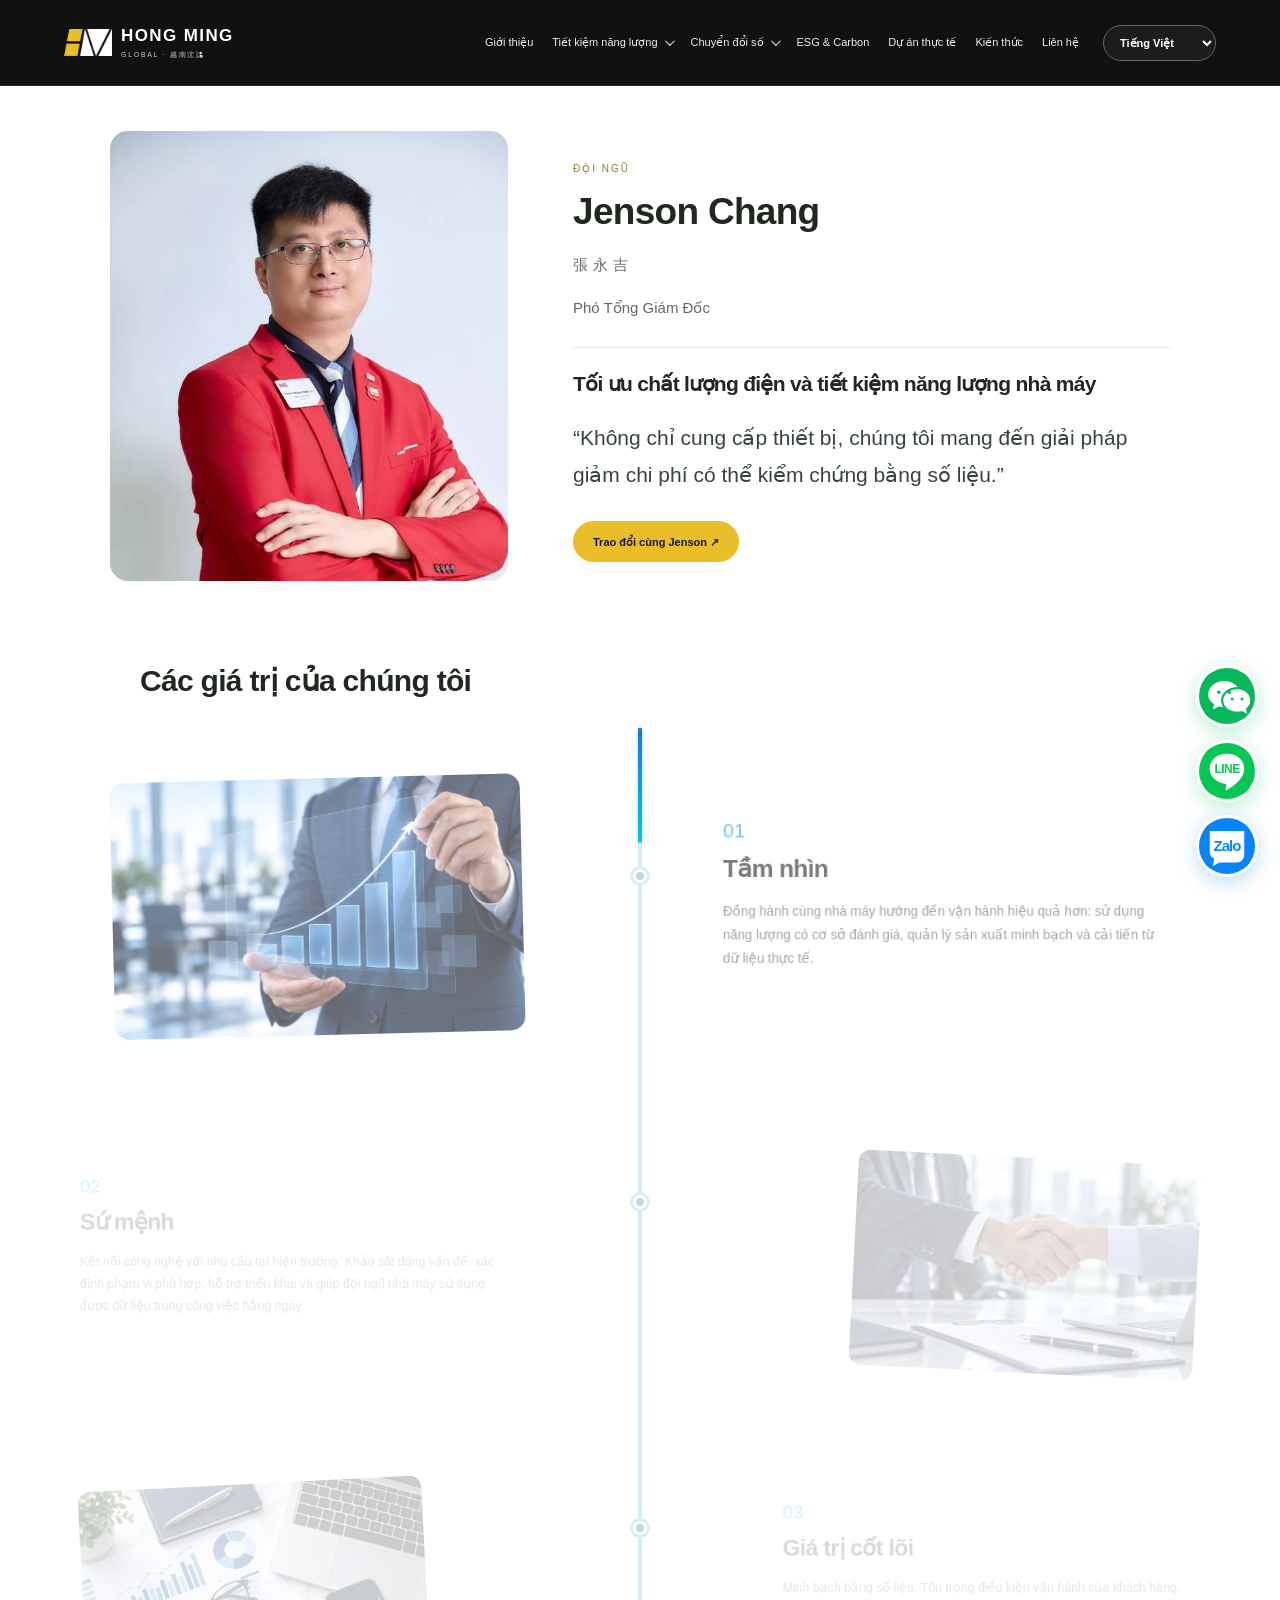
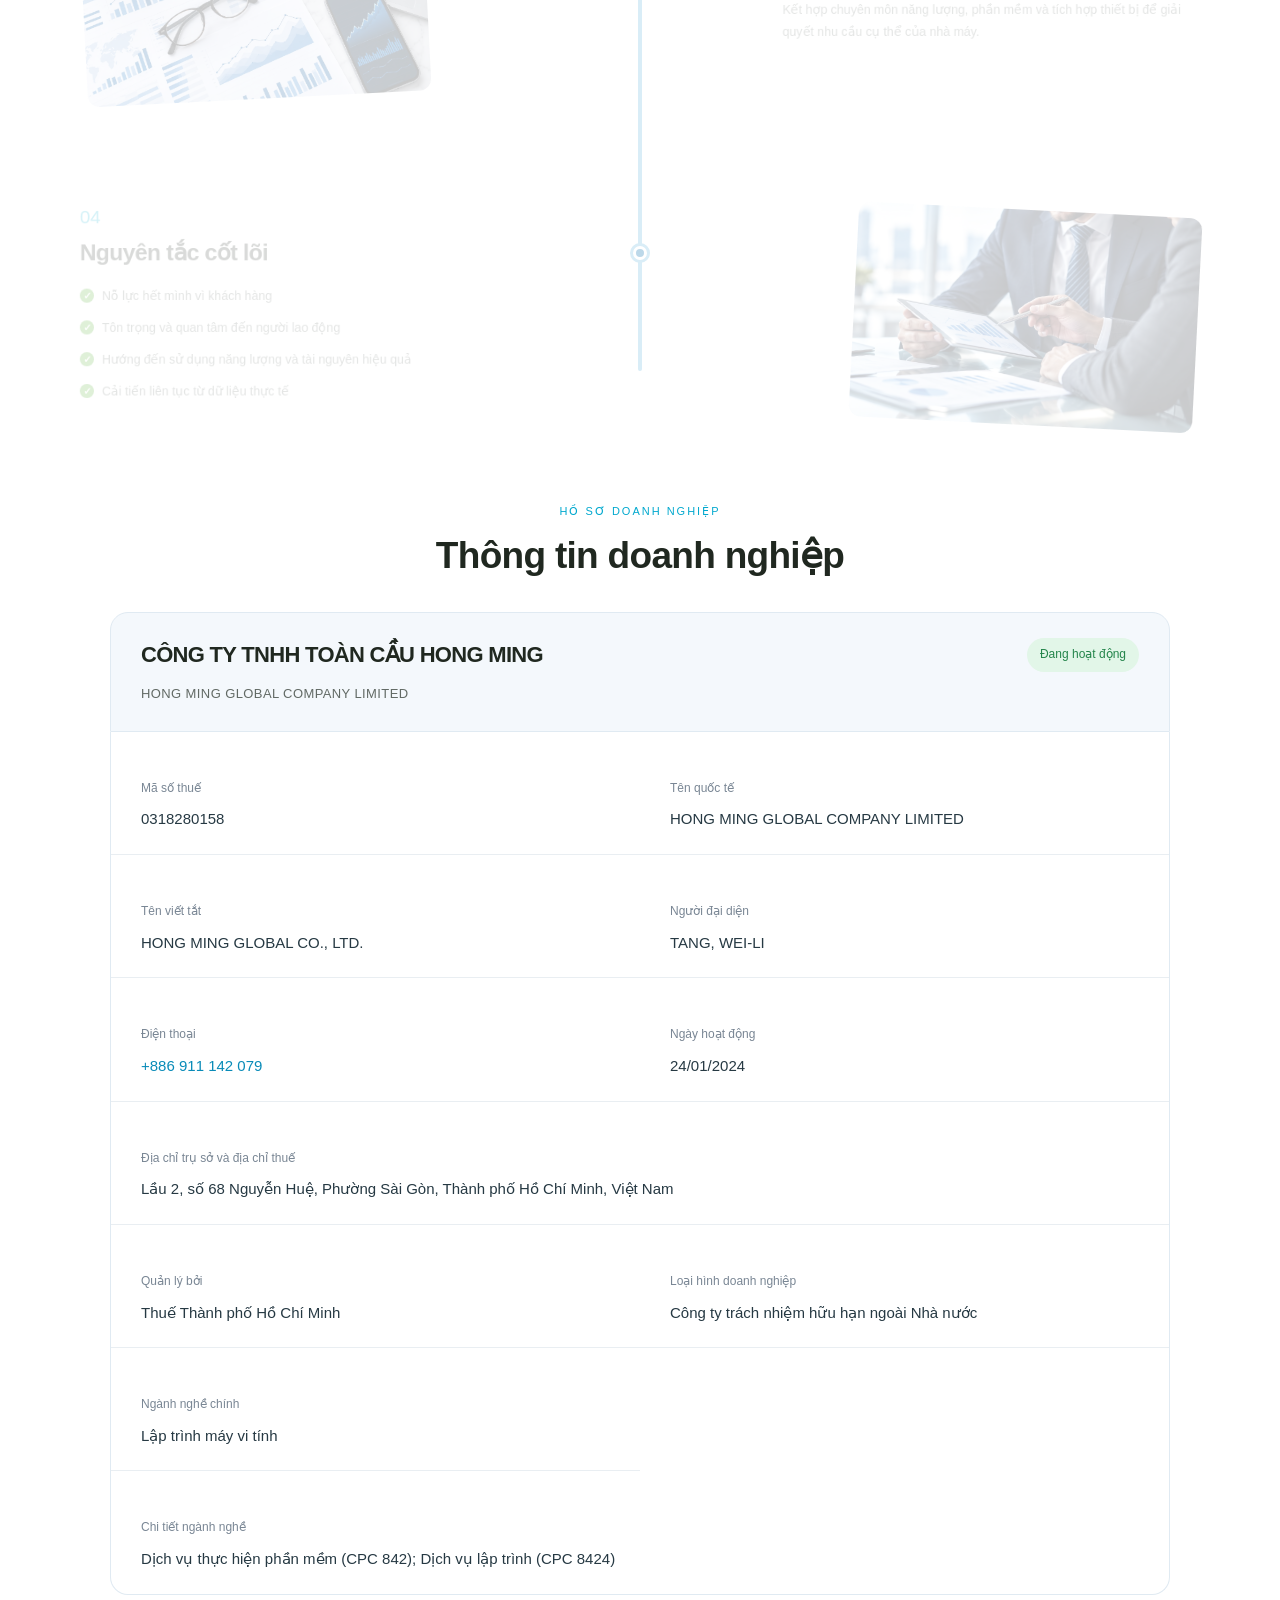
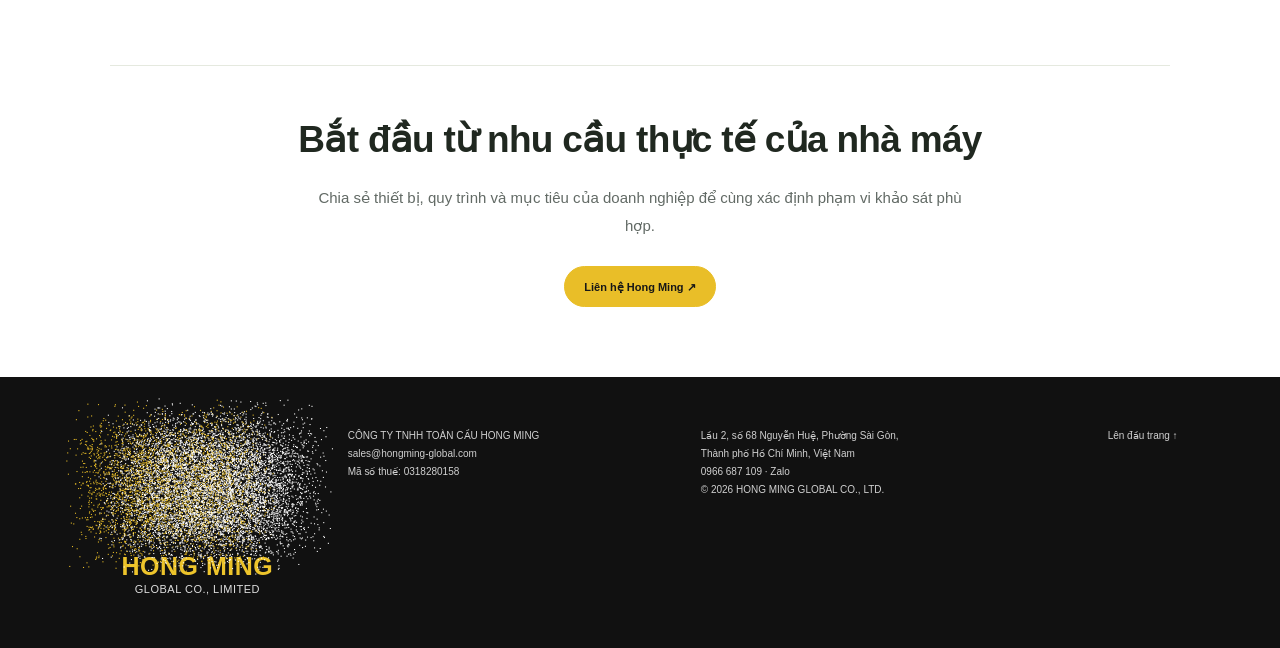
==== commit 8a8a4dc0: "Fix canvas sizing for fine particles outside logo frame" ====
--- a/about.html
+++ b/about.html
@@ -1 +1 @@
-<!DOCTYPE html><html lang="vi" translate="no" class="notranslate"><head><script src="motion-defaults-v86.js?v=86" defer></script><meta charset="utf-8"><meta name="viewport" content="width=device-width,initial-scale=1"><meta name="google" content="notranslate"><meta name="description" content="Giới thiệu Hong Ming Global."><title>Giới thiệu | Hong Ming Global</title><link rel="icon" href="assets__favicon.png"><link rel="canonical" href="https://lamsung632-collab.github.io/hongmingglobal/about.html"><link rel="stylesheet" href="shared-v84.css?v=86"><link rel="stylesheet" href="about-v84.css?v=86"><link rel="stylesheet" href="responsive-v85.css?v=86"><link rel="stylesheet" href="footer-logo-v91.css"></head><body><header class="home-header"><a aria-label="Hong Ming Global" class="brand" href="index.html#home"><span class="brand-mark" aria-hidden="true"><img src="assets__hm-mark-original.png" width="944" height="533" alt="" decoding="async" draggable="false"></span><span class="brand-wordmark"><b>HONG MING</b><small>GLOBAL · 越南浤詺</small></span></a><button aria-expanded="false" aria-label="Mở menu" class="menu">☰</button><nav aria-label="Điều hướng chính"><a href="about.html" data-t="about">Giới thiệu</a><details class="nav-group"><summary data-t="energy">Tiết kiệm năng lượng</summary><div class="nav-panel"><a href="index.html#services">Green Power Shield</a><a href="index.html#services">R-Optimizer · Water Scale Go</a><a href="ems.html">EMS</a></div></details><details class="nav-group"><summary data-t="digital">Chuyển đổi số</summary><div class="nav-panel"><a href="smb.html">SMB · IoT</a><a href="mes.html">MES</a><a href="rfid.html">RFID · WIP · WMS</a></div></details><a href="index.html#esg">ESG &amp; Carbon</a><a data-t="projects" href="index.html#projects">Dự án thực tế</a><a data-t="knowledge" href="index.html#knowledge">Kiến thức</a><a data-t="contact" href="index.html#contact">Liên hệ</a></nav><label class="language-label"><span class="sr-only">Language / Ngôn ngữ / 語言</span><select aria-label="Language / Ngôn ngữ / 語言" class="language notranslate" translate="no" id="lang"><option value="vi" lang="vi" translate="no">Tiếng Việt</option><option value="zh" lang="zh-Hant" translate="no">繁體中文</option><option value="en" lang="en" translate="no">English</option></select></label><a class="header-survey" href="index.html#contact" data-t="shortsurvey">Đặt lịch khảo sát ↗</a></header><main class="intro-page ems-page" id="home"><section class="intro-wrap intro-leader" id="team" data-ems-reveal><figure><img src="assets__jenson.webp" alt="Jenson Chang — 張永吉" width="600" height="900" loading="eager" decoding="async" draggable="false" fetchpriority="high"></figure><div><p data-t="abteam">ĐỘI NGŨ</p><h2>Jenson Chang</h2><p class="intro-name">張永吉</p><p data-t="abrole">Phó Tổng Giám Đốc</p><h3 data-t="abexpert">Tối ưu chất lượng điện và tiết kiệm năng lượng nhà máy</h3><blockquote data-t="abquote">“Không chỉ cung cấp thiết bị, chúng tôi mang đến giải pháp giảm chi phí có thể kiểm chứng bằng số liệu.”</blockquote><a class="home-primary" href="index.html#contact"><span data-t="abmeet">Trao đổi cùng Jenson ↗</span></a></div></section><section class="intro-wrap intro-values" id="values"><h2 data-t="abvalues">Các giá trị của chúng tôi</h2><div class="intro-value-flow"><div class="intro-connection" aria-hidden="true"></div><article class="intro-story "><figure class="intro-value-photo"><img src="assets__about-value-1.webp" alt="Business growth vision" width="1586" height="992" loading="lazy" decoding="async" draggable="false"></figure><div><span class="intro-number">01</span><h3 data-t="abvision">Tầm nhìn</h3><p data-t="abvisionp">Đồng hành cùng nhà máy hướng đến vận hành hiệu quả hơn: sử dụng năng lượng có cơ sở đánh giá, quản lý sản xuất minh bạch và cải tiến từ dữ liệu thực tế.</p></div></article><article class="intro-story intro-reverse"><figure class="intro-value-photo"><img src="assets__about-value-2.webp" alt="Business partnership" width="1586" height="992" loading="lazy" decoding="async" draggable="false"></figure><div><span class="intro-number">02</span><h3 data-t="abmission">Sứ mệnh</h3><p data-t="abmissionp">Kết nối công nghệ với nhu cầu tại hiện trường. Khảo sát đúng vấn đề, xác định phạm vi phù hợp, hỗ trợ triển khai và giúp đội ngũ nhà máy sử dụng được dữ liệu trong công việc hằng ngày.</p></div></article><article class="intro-story "><figure class="intro-value-photo"><img src="assets__about-value-3.webp" alt="Data analysis and core values" width="1586" height="992" loading="lazy" decoding="async" draggable="false"></figure><div><span class="intro-number">03</span><h3 data-t="abcore">Giá trị cốt lõi</h3><p data-t="abcorep">Minh bạch bằng số liệu. Tôn trọng điều kiện vận hành của khách hàng. Kết hợp chuyên môn năng lượng, phần mềm và tích hợp thiết bị để giải quyết nhu cầu cụ thể của nhà máy.</p></div></article><article class="intro-story intro-reverse"><figure class="intro-value-photo"><img src="assets__about-value-4.webp" alt="Business consultation and principles" width="1586" height="992" loading="lazy" decoding="async" draggable="false"></figure><div><span class="intro-number">04</span><h3 data-t="abprinciple">Nguyên tắc cốt lõi</h3><ul class="intro-principles"><li data-t="abp1">Nỗ lực hết mình vì khách hàng</li><li data-t="abp2">Tôn trọng và quan tâm đến người lao động</li><li data-t="abp3">Hướng đến sử dụng năng lượng và tài nguyên hiệu quả</li><li data-t="abp4">Cải tiến liên tục từ dữ liệu thực tế</li></ul></div></article></div></section><section class="intro-company-profile intro-wrap" id="history" data-ems-reveal=""><p class="intro-company-kicker" data-t="cpk">HỒ SƠ DOANH NGHIỆP</p><h2 data-t="cph">Thông tin doanh nghiệp</h2><div class="intro-company-heading"><h3>CÔNG TY TNHH TOÀN CẦU HONG MING</h3><span class="intro-company-status" data-t="cpactive">Đang hoạt động</span><p>HONG MING GLOBAL COMPANY LIMITED</p></div><dl class="intro-company-details"><div class="intro-company-field"><dt data-t="cptax">Mã số thuế</dt><dd>0318280158</dd></div><div class="intro-company-field"><dt data-t="cpinternational">Tên quốc tế</dt><dd>HONG MING GLOBAL COMPANY LIMITED</dd></div><div class="intro-company-field"><dt data-t="cpshort">Tên viết tắt</dt><dd>HONG MING GLOBAL CO., LTD.</dd></div><div class="intro-company-field"><dt data-t="cprep">Người đại diện</dt><dd>TANG, WEI-LI</dd></div><div class="intro-company-field"><dt data-t="cpphone">Điện thoại</dt><dd><a href="tel:+886911142079">+886 911 142 079</a></dd></div><div class="intro-company-field"><dt data-t="cpstart">Ngày hoạt động</dt><dd>24/01/2024</dd></div><div class="intro-company-field intro-company-wide"><dt data-t="cpaddress">Địa chỉ trụ sở và địa chỉ thuế</dt><dd data-t="cpaddressv">Lầu 2, số 68 Nguyễn Huệ, Phường Sài Gòn, Thành phố Hồ Chí Minh, Việt Nam</dd></div><div class="intro-company-field"><dt data-t="cpauthority">Quản lý bởi</dt><dd data-t="cpauthorityv">Thuế Thành phố Hồ Chí Minh</dd></div><div class="intro-company-field"><dt data-t="cptype">Loại hình doanh nghiệp</dt><dd data-t="cptypev">Công ty trách nhiệm hữu hạn ngoài Nhà nước</dd></div><div class="intro-company-field"><dt data-t="cpindustry">Ngành nghề chính</dt><dd data-t="cpindustryv">Lập trình máy vi tính</dd></div><div class="intro-company-field intro-company-wide"><dt data-t="cpsoftware">Chi tiết ngành nghề</dt><dd data-t="cpsoftwarev">Dịch vụ thực hiện phần mềm (CPC 842); Dịch vụ lập trình (CPC 8424)</dd></div></dl></section><section class="intro-wrap intro-next" data-ems-reveal><h2 data-t="abnext">Bắt đầu từ nhu cầu thực tế của nhà máy</h2><p data-t="abnextp">Chia sẻ thiết bị, quy trình và mục tiêu của doanh nghiệp để cùng xác định phạm vi khảo sát phù hợp.</p><a class="home-primary" href="index.html#contact"><span data-t="abcontact">Liên hệ Hong Ming ↗</span></a></section></main><footer class="fine-footer"><div class="footer-logo-motion" role="img" aria-label="Hong Ming Global"><div class="footer-mark-stage"><img src="assets__hm-mark-original.png" alt="" width="944" height="533" decoding="async" draggable="false"><canvas aria-hidden="true"></canvas></div><span>HONG MING<small>GLOBAL CO., LIMITED</small></span></div><div>CÔNG TY TNHH TOÀN CẦU HONG MING<br><a href="mailto:sales@hongming-global.com">sales@hongming-global.com</a><br><span data-t="tax">Mã số thuế</span>: 0318280158</div><div>Lầu 2, số 68 Nguyễn Huệ, Phường Sài Gòn,<br>Thành phố Hồ Chí Minh, Việt Nam<br><a href="tel:+84966687109">0966 687 109</a> · <a href="https://zalo.me/0966687109">Zalo</a><br>© 2026 HONG MING GLOBAL CO., LTD.</div><a data-t="top" href="index.html#home">Lên đầu trang ↑</a></footer><div class="floating-socials" role="group" aria-label="Zalo · WeChat · LINE"><a class="floating-zalo social-wechat" href="https://u.wechat.com/kDHNkAsLHVBf3X8Jp2XX3-I" target="_blank" rel="noopener" aria-label="WeChat" title="WeChat"><img src="assets__wechat-green.svg" alt="WeChat" width="48" height="48" draggable="false" decoding="async"></a><a class="floating-zalo social-line" href="https://line.me/ti/p/vI6jWP2Cho" target="_blank" rel="noopener" aria-label="LINE" title="LINE"><img src="assets__line-green.svg" alt="LINE" width="48" height="48" draggable="false" decoding="async"></a><a aria-label="Nhắn Zalo Hong Ming" class="floating-zalo" href="https://zalo.me/0966687109" rel="noopener" target="_blank"><img src="assets__zalo-blue.svg" alt="Zalo" width="48" height="48" draggable="false" decoding="async"></a></div><script src="content-v2.js?v=86" defer></script><script src="content-en.js?v=86" defer></script><script src="about-page.js?v=86" defer></script><script src="site-navigation.js?v=86" defer></script><script src="ems-effects.js?v=86" defer></script><script src="about-values-flow.js?v=86" defer></script><script src="image-interactions.js?v=86" defer></script><script src="responsive-ui-v85.js?v=86" defer></script><script src="footer-logo-v91.js" defer></script></body></html>+<!DOCTYPE html><html lang="vi" translate="no" class="notranslate"><head><script src="motion-defaults-v86.js?v=86" defer></script><meta charset="utf-8"><meta name="viewport" content="width=device-width,initial-scale=1"><meta name="google" content="notranslate"><meta name="description" content="Giới thiệu Hong Ming Global."><title>Giới thiệu | Hong Ming Global</title><link rel="icon" href="assets__favicon.png"><link rel="canonical" href="https://lamsung632-collab.github.io/hongmingglobal/about.html"><link rel="stylesheet" href="shared-v84.css?v=86"><link rel="stylesheet" href="about-v84.css?v=86"><link rel="stylesheet" href="responsive-v85.css?v=86"><link rel="stylesheet" href="footer-logo-v92.css"></head><body><header class="home-header"><a aria-label="Hong Ming Global" class="brand" href="index.html#home"><span class="brand-mark" aria-hidden="true"><img src="assets__hm-mark-original.png" width="944" height="533" alt="" decoding="async" draggable="false"></span><span class="brand-wordmark"><b>HONG MING</b><small>GLOBAL · 越南浤詺</small></span></a><button aria-expanded="false" aria-label="Mở menu" class="menu">☰</button><nav aria-label="Điều hướng chính"><a href="about.html" data-t="about">Giới thiệu</a><details class="nav-group"><summary data-t="energy">Tiết kiệm năng lượng</summary><div class="nav-panel"><a href="index.html#services">Green Power Shield</a><a href="index.html#services">R-Optimizer · Water Scale Go</a><a href="ems.html">EMS</a></div></details><details class="nav-group"><summary data-t="digital">Chuyển đổi số</summary><div class="nav-panel"><a href="smb.html">SMB · IoT</a><a href="mes.html">MES</a><a href="rfid.html">RFID · WIP · WMS</a></div></details><a href="index.html#esg">ESG &amp; Carbon</a><a data-t="projects" href="index.html#projects">Dự án thực tế</a><a data-t="knowledge" href="index.html#knowledge">Kiến thức</a><a data-t="contact" href="index.html#contact">Liên hệ</a></nav><label class="language-label"><span class="sr-only">Language / Ngôn ngữ / 語言</span><select aria-label="Language / Ngôn ngữ / 語言" class="language notranslate" translate="no" id="lang"><option value="vi" lang="vi" translate="no">Tiếng Việt</option><option value="zh" lang="zh-Hant" translate="no">繁體中文</option><option value="en" lang="en" translate="no">English</option></select></label><a class="header-survey" href="index.html#contact" data-t="shortsurvey">Đặt lịch khảo sát ↗</a></header><main class="intro-page ems-page" id="home"><section class="intro-wrap intro-leader" id="team" data-ems-reveal><figure><img src="assets__jenson.webp" alt="Jenson Chang — 張永吉" width="600" height="900" loading="eager" decoding="async" draggable="false" fetchpriority="high"></figure><div><p data-t="abteam">ĐỘI NGŨ</p><h2>Jenson Chang</h2><p class="intro-name">張永吉</p><p data-t="abrole">Phó Tổng Giám Đốc</p><h3 data-t="abexpert">Tối ưu chất lượng điện và tiết kiệm năng lượng nhà máy</h3><blockquote data-t="abquote">“Không chỉ cung cấp thiết bị, chúng tôi mang đến giải pháp giảm chi phí có thể kiểm chứng bằng số liệu.”</blockquote><a class="home-primary" href="index.html#contact"><span data-t="abmeet">Trao đổi cùng Jenson ↗</span></a></div></section><section class="intro-wrap intro-values" id="values"><h2 data-t="abvalues">Các giá trị của chúng tôi</h2><div class="intro-value-flow"><div class="intro-connection" aria-hidden="true"></div><article class="intro-story "><figure class="intro-value-photo"><img src="assets__about-value-1.webp" alt="Business growth vision" width="1586" height="992" loading="lazy" decoding="async" draggable="false"></figure><div><span class="intro-number">01</span><h3 data-t="abvision">Tầm nhìn</h3><p data-t="abvisionp">Đồng hành cùng nhà máy hướng đến vận hành hiệu quả hơn: sử dụng năng lượng có cơ sở đánh giá, quản lý sản xuất minh bạch và cải tiến từ dữ liệu thực tế.</p></div></article><article class="intro-story intro-reverse"><figure class="intro-value-photo"><img src="assets__about-value-2.webp" alt="Business partnership" width="1586" height="992" loading="lazy" decoding="async" draggable="false"></figure><div><span class="intro-number">02</span><h3 data-t="abmission">Sứ mệnh</h3><p data-t="abmissionp">Kết nối công nghệ với nhu cầu tại hiện trường. Khảo sát đúng vấn đề, xác định phạm vi phù hợp, hỗ trợ triển khai và giúp đội ngũ nhà máy sử dụng được dữ liệu trong công việc hằng ngày.</p></div></article><article class="intro-story "><figure class="intro-value-photo"><img src="assets__about-value-3.webp" alt="Data analysis and core values" width="1586" height="992" loading="lazy" decoding="async" draggable="false"></figure><div><span class="intro-number">03</span><h3 data-t="abcore">Giá trị cốt lõi</h3><p data-t="abcorep">Minh bạch bằng số liệu. Tôn trọng điều kiện vận hành của khách hàng. Kết hợp chuyên môn năng lượng, phần mềm và tích hợp thiết bị để giải quyết nhu cầu cụ thể của nhà máy.</p></div></article><article class="intro-story intro-reverse"><figure class="intro-value-photo"><img src="assets__about-value-4.webp" alt="Business consultation and principles" width="1586" height="992" loading="lazy" decoding="async" draggable="false"></figure><div><span class="intro-number">04</span><h3 data-t="abprinciple">Nguyên tắc cốt lõi</h3><ul class="intro-principles"><li data-t="abp1">Nỗ lực hết mình vì khách hàng</li><li data-t="abp2">Tôn trọng và quan tâm đến người lao động</li><li data-t="abp3">Hướng đến sử dụng năng lượng và tài nguyên hiệu quả</li><li data-t="abp4">Cải tiến liên tục từ dữ liệu thực tế</li></ul></div></article></div></section><section class="intro-company-profile intro-wrap" id="history" data-ems-reveal=""><p class="intro-company-kicker" data-t="cpk">HỒ SƠ DOANH NGHIỆP</p><h2 data-t="cph">Thông tin doanh nghiệp</h2><div class="intro-company-heading"><h3>CÔNG TY TNHH TOÀN CẦU HONG MING</h3><span class="intro-company-status" data-t="cpactive">Đang hoạt động</span><p>HONG MING GLOBAL COMPANY LIMITED</p></div><dl class="intro-company-details"><div class="intro-company-field"><dt data-t="cptax">Mã số thuế</dt><dd>0318280158</dd></div><div class="intro-company-field"><dt data-t="cpinternational">Tên quốc tế</dt><dd>HONG MING GLOBAL COMPANY LIMITED</dd></div><div class="intro-company-field"><dt data-t="cpshort">Tên viết tắt</dt><dd>HONG MING GLOBAL CO., LTD.</dd></div><div class="intro-company-field"><dt data-t="cprep">Người đại diện</dt><dd>TANG, WEI-LI</dd></div><div class="intro-company-field"><dt data-t="cpphone">Điện thoại</dt><dd><a href="tel:+886911142079">+886 911 142 079</a></dd></div><div class="intro-company-field"><dt data-t="cpstart">Ngày hoạt động</dt><dd>24/01/2024</dd></div><div class="intro-company-field intro-company-wide"><dt data-t="cpaddress">Địa chỉ trụ sở và địa chỉ thuế</dt><dd data-t="cpaddressv">Lầu 2, số 68 Nguyễn Huệ, Phường Sài Gòn, Thành phố Hồ Chí Minh, Việt Nam</dd></div><div class="intro-company-field"><dt data-t="cpauthority">Quản lý bởi</dt><dd data-t="cpauthorityv">Thuế Thành phố Hồ Chí Minh</dd></div><div class="intro-company-field"><dt data-t="cptype">Loại hình doanh nghiệp</dt><dd data-t="cptypev">Công ty trách nhiệm hữu hạn ngoài Nhà nước</dd></div><div class="intro-company-field"><dt data-t="cpindustry">Ngành nghề chính</dt><dd data-t="cpindustryv">Lập trình máy vi tính</dd></div><div class="intro-company-field intro-company-wide"><dt data-t="cpsoftware">Chi tiết ngành nghề</dt><dd data-t="cpsoftwarev">Dịch vụ thực hiện phần mềm (CPC 842); Dịch vụ lập trình (CPC 8424)</dd></div></dl></section><section class="intro-wrap intro-next" data-ems-reveal><h2 data-t="abnext">Bắt đầu từ nhu cầu thực tế của nhà máy</h2><p data-t="abnextp">Chia sẻ thiết bị, quy trình và mục tiêu của doanh nghiệp để cùng xác định phạm vi khảo sát phù hợp.</p><a class="home-primary" href="index.html#contact"><span data-t="abcontact">Liên hệ Hong Ming ↗</span></a></section></main><footer class="fine-footer"><div class="footer-logo-motion" role="img" aria-label="Hong Ming Global"><div class="footer-mark-stage"><img src="assets__hm-mark-original.png" alt="" width="944" height="533" decoding="async" draggable="false"><canvas aria-hidden="true"></canvas></div><span>HONG MING<small>GLOBAL CO., LIMITED</small></span></div><div>CÔNG TY TNHH TOÀN CẦU HONG MING<br><a href="mailto:sales@hongming-global.com">sales@hongming-global.com</a><br><span data-t="tax">Mã số thuế</span>: 0318280158</div><div>Lầu 2, số 68 Nguyễn Huệ, Phường Sài Gòn,<br>Thành phố Hồ Chí Minh, Việt Nam<br><a href="tel:+84966687109">0966 687 109</a> · <a href="https://zalo.me/0966687109">Zalo</a><br>© 2026 HONG MING GLOBAL CO., LTD.</div><a data-t="top" href="index.html#home">Lên đầu trang ↑</a></footer><div class="floating-socials" role="group" aria-label="Zalo · WeChat · LINE"><a class="floating-zalo social-wechat" href="https://u.wechat.com/kDHNkAsLHVBf3X8Jp2XX3-I" target="_blank" rel="noopener" aria-label="WeChat" title="WeChat"><img src="assets__wechat-green.svg" alt="WeChat" width="48" height="48" draggable="false" decoding="async"></a><a class="floating-zalo social-line" href="https://line.me/ti/p/vI6jWP2Cho" target="_blank" rel="noopener" aria-label="LINE" title="LINE"><img src="assets__line-green.svg" alt="LINE" width="48" height="48" draggable="false" decoding="async"></a><a aria-label="Nhắn Zalo Hong Ming" class="floating-zalo" href="https://zalo.me/0966687109" rel="noopener" target="_blank"><img src="assets__zalo-blue.svg" alt="Zalo" width="48" height="48" draggable="false" decoding="async"></a></div><script src="content-v2.js?v=86" defer></script><script src="content-en.js?v=86" defer></script><script src="about-page.js?v=86" defer></script><script src="site-navigation.js?v=86" defer></script><script src="ems-effects.js?v=86" defer></script><script src="about-values-flow.js?v=86" defer></script><script src="image-interactions.js?v=86" defer></script><script src="responsive-ui-v85.js?v=86" defer></script><script src="footer-logo-v91.js" defer></script></body></html>
--- a/footer-logo-v92.css
+++ b/footer-logo-v92.css
@@ -0,0 +1,11 @@
+.footer-logo-motion{width:190px;max-width:100%;align-self:start;color:#edc42b;line-height:1.1}
+.footer-mark-stage{position:relative;width:100%;height:120px;overflow:visible}
+.footer-mark-stage>img{position:absolute;inset:0;width:100%;height:100%;object-fit:contain}
+.footer-mark-stage>canvas{position:absolute;inset:0;width:100%;height:100%;pointer-events:none;opacity:0;z-index:1}
+.footer-logo-motion.is-ready .footer-mark-stage>canvas{opacity:1}
+.footer-logo-motion.is-ready .footer-mark-stage>img{visibility:hidden}
+.footer-logo-motion>span{display:block;text-align:center;font:bold 25px/1.2 Arial,sans-serif;letter-spacing:.5px;margin-top:4px}
+.footer-logo-motion small{display:block;color:#dedede;font:11px/1.5 Arial,sans-serif;letter-spacing:.5px}
+@media(max-width:680px){.footer-logo-motion{width:180px}.footer-mark-stage{height:112px}.footer-logo-motion>span{font-size:23px}}
+
+.footer-mark-stage>canvas{max-width:none!important;max-height:none!important;right:auto;bottom:auto}
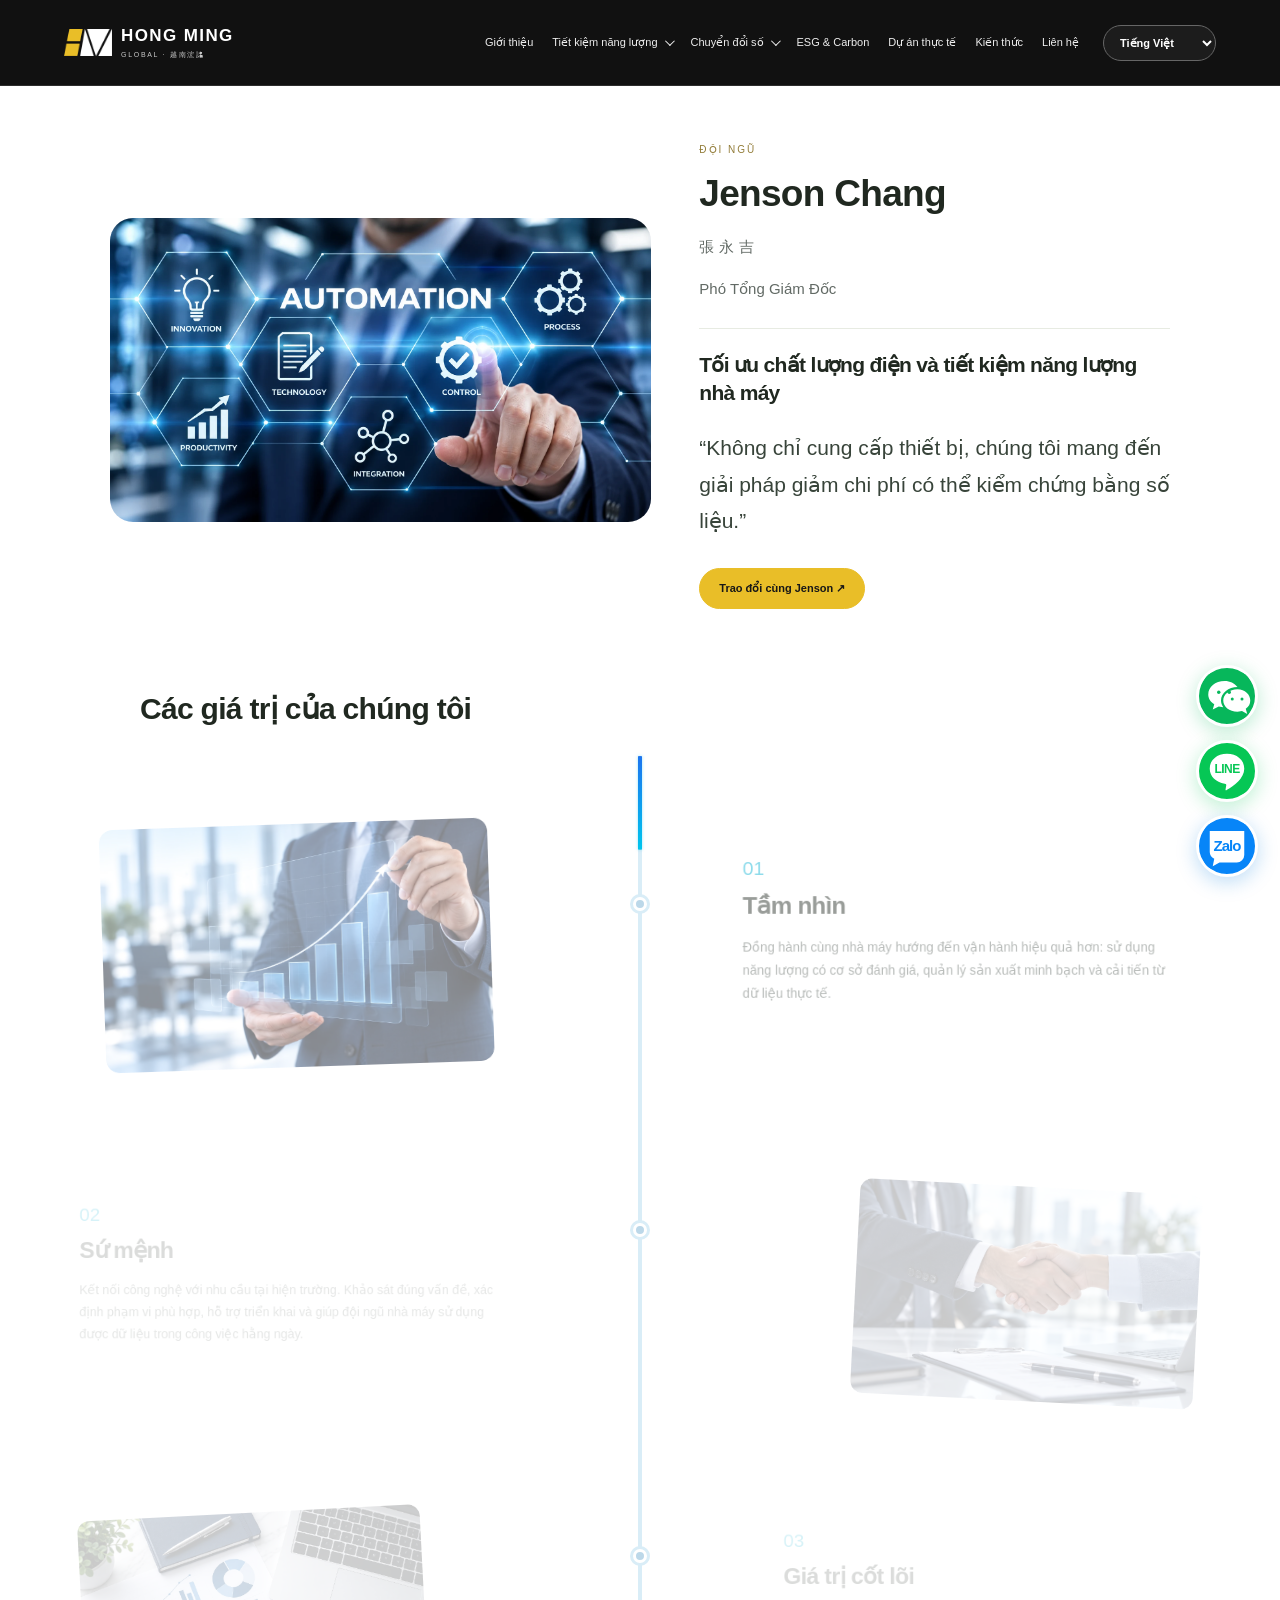
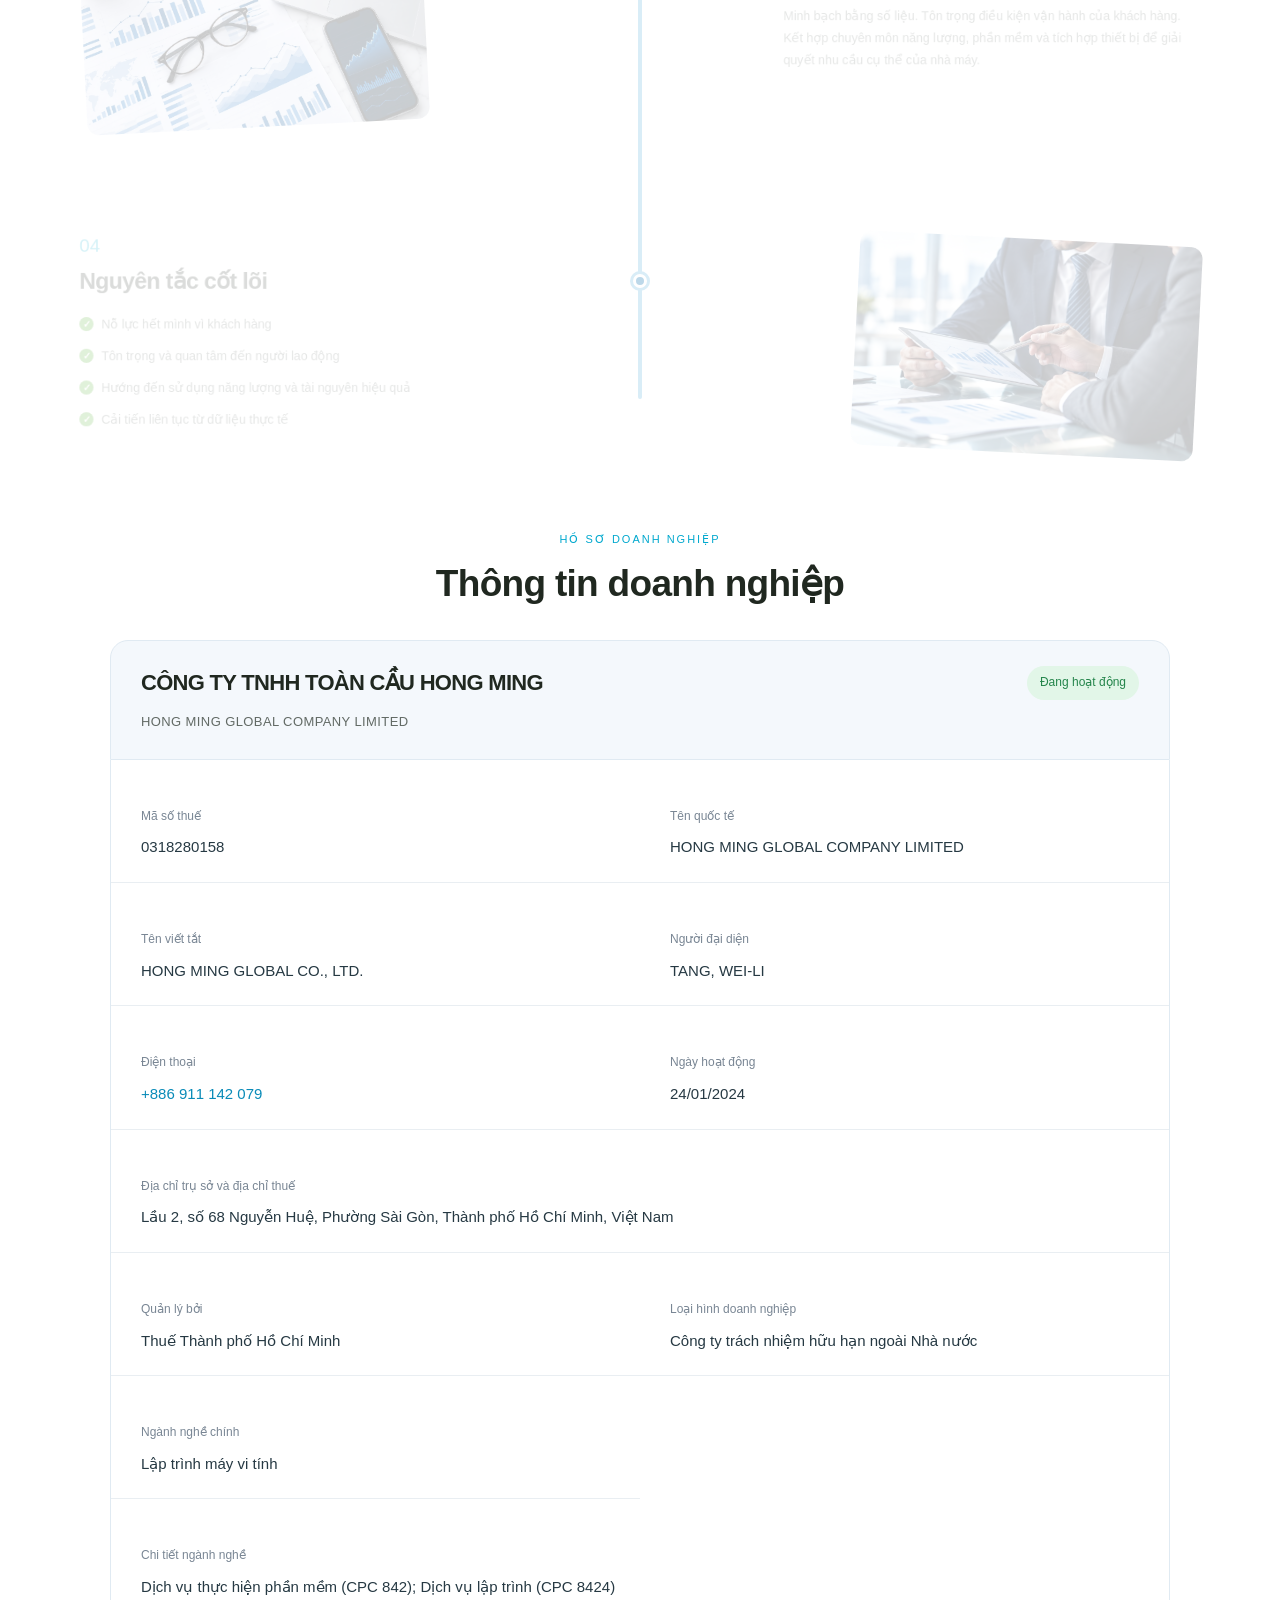
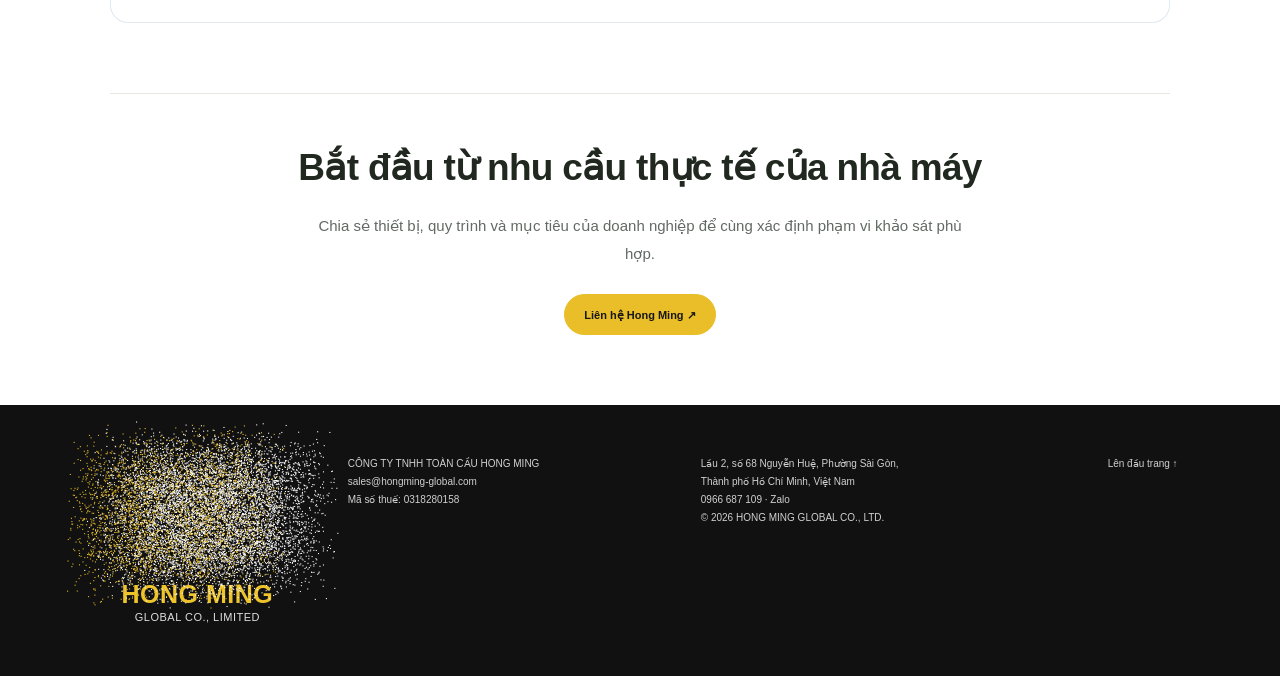
==== commit 900d9625: "Replace leadership portraits with automation overview image" ====
--- a/about.html
+++ b/about.html
@@ -1 +1 @@
-<!DOCTYPE html><html lang="vi" translate="no" class="notranslate"><head><script src="motion-defaults-v86.js?v=86" defer></script><meta charset="utf-8"><meta name="viewport" content="width=device-width,initial-scale=1"><meta name="google" content="notranslate"><meta name="description" content="Giới thiệu Hong Ming Global."><title>Giới thiệu | Hong Ming Global</title><link rel="icon" href="assets__favicon.png"><link rel="canonical" href="https://lamsung632-collab.github.io/hongmingglobal/about.html"><link rel="stylesheet" href="shared-v84.css?v=86"><link rel="stylesheet" href="about-v84.css?v=86"><link rel="stylesheet" href="responsive-v85.css?v=86"><link rel="stylesheet" href="footer-logo-v92.css"></head><body><header class="home-header"><a aria-label="Hong Ming Global" class="brand" href="index.html#home"><span class="brand-mark" aria-hidden="true"><img src="assets__hm-mark-original.png" width="944" height="533" alt="" decoding="async" draggable="false"></span><span class="brand-wordmark"><b>HONG MING</b><small>GLOBAL · 越南浤詺</small></span></a><button aria-expanded="false" aria-label="Mở menu" class="menu">☰</button><nav aria-label="Điều hướng chính"><a href="about.html" data-t="about">Giới thiệu</a><details class="nav-group"><summary data-t="energy">Tiết kiệm năng lượng</summary><div class="nav-panel"><a href="index.html#services">Green Power Shield</a><a href="index.html#services">R-Optimizer · Water Scale Go</a><a href="ems.html">EMS</a></div></details><details class="nav-group"><summary data-t="digital">Chuyển đổi số</summary><div class="nav-panel"><a href="smb.html">SMB · IoT</a><a href="mes.html">MES</a><a href="rfid.html">RFID · WIP · WMS</a></div></details><a href="index.html#esg">ESG &amp; Carbon</a><a data-t="projects" href="index.html#projects">Dự án thực tế</a><a data-t="knowledge" href="index.html#knowledge">Kiến thức</a><a data-t="contact" href="index.html#contact">Liên hệ</a></nav><label class="language-label"><span class="sr-only">Language / Ngôn ngữ / 語言</span><select aria-label="Language / Ngôn ngữ / 語言" class="language notranslate" translate="no" id="lang"><option value="vi" lang="vi" translate="no">Tiếng Việt</option><option value="zh" lang="zh-Hant" translate="no">繁體中文</option><option value="en" lang="en" translate="no">English</option></select></label><a class="header-survey" href="index.html#contact" data-t="shortsurvey">Đặt lịch khảo sát ↗</a></header><main class="intro-page ems-page" id="home"><section class="intro-wrap intro-leader" id="team" data-ems-reveal><figure><img src="assets__jenson.webp" alt="Jenson Chang — 張永吉" width="600" height="900" loading="eager" decoding="async" draggable="false" fetchpriority="high"></figure><div><p data-t="abteam">ĐỘI NGŨ</p><h2>Jenson Chang</h2><p class="intro-name">張永吉</p><p data-t="abrole">Phó Tổng Giám Đốc</p><h3 data-t="abexpert">Tối ưu chất lượng điện và tiết kiệm năng lượng nhà máy</h3><blockquote data-t="abquote">“Không chỉ cung cấp thiết bị, chúng tôi mang đến giải pháp giảm chi phí có thể kiểm chứng bằng số liệu.”</blockquote><a class="home-primary" href="index.html#contact"><span data-t="abmeet">Trao đổi cùng Jenson ↗</span></a></div></section><section class="intro-wrap intro-values" id="values"><h2 data-t="abvalues">Các giá trị của chúng tôi</h2><div class="intro-value-flow"><div class="intro-connection" aria-hidden="true"></div><article class="intro-story "><figure class="intro-value-photo"><img src="assets__about-value-1.webp" alt="Business growth vision" width="1586" height="992" loading="lazy" decoding="async" draggable="false"></figure><div><span class="intro-number">01</span><h3 data-t="abvision">Tầm nhìn</h3><p data-t="abvisionp">Đồng hành cùng nhà máy hướng đến vận hành hiệu quả hơn: sử dụng năng lượng có cơ sở đánh giá, quản lý sản xuất minh bạch và cải tiến từ dữ liệu thực tế.</p></div></article><article class="intro-story intro-reverse"><figure class="intro-value-photo"><img src="assets__about-value-2.webp" alt="Business partnership" width="1586" height="992" loading="lazy" decoding="async" draggable="false"></figure><div><span class="intro-number">02</span><h3 data-t="abmission">Sứ mệnh</h3><p data-t="abmissionp">Kết nối công nghệ với nhu cầu tại hiện trường. Khảo sát đúng vấn đề, xác định phạm vi phù hợp, hỗ trợ triển khai và giúp đội ngũ nhà máy sử dụng được dữ liệu trong công việc hằng ngày.</p></div></article><article class="intro-story "><figure class="intro-value-photo"><img src="assets__about-value-3.webp" alt="Data analysis and core values" width="1586" height="992" loading="lazy" decoding="async" draggable="false"></figure><div><span class="intro-number">03</span><h3 data-t="abcore">Giá trị cốt lõi</h3><p data-t="abcorep">Minh bạch bằng số liệu. Tôn trọng điều kiện vận hành của khách hàng. Kết hợp chuyên môn năng lượng, phần mềm và tích hợp thiết bị để giải quyết nhu cầu cụ thể của nhà máy.</p></div></article><article class="intro-story intro-reverse"><figure class="intro-value-photo"><img src="assets__about-value-4.webp" alt="Business consultation and principles" width="1586" height="992" loading="lazy" decoding="async" draggable="false"></figure><div><span class="intro-number">04</span><h3 data-t="abprinciple">Nguyên tắc cốt lõi</h3><ul class="intro-principles"><li data-t="abp1">Nỗ lực hết mình vì khách hàng</li><li data-t="abp2">Tôn trọng và quan tâm đến người lao động</li><li data-t="abp3">Hướng đến sử dụng năng lượng và tài nguyên hiệu quả</li><li data-t="abp4">Cải tiến liên tục từ dữ liệu thực tế</li></ul></div></article></div></section><section class="intro-company-profile intro-wrap" id="history" data-ems-reveal=""><p class="intro-company-kicker" data-t="cpk">HỒ SƠ DOANH NGHIỆP</p><h2 data-t="cph">Thông tin doanh nghiệp</h2><div class="intro-company-heading"><h3>CÔNG TY TNHH TOÀN CẦU HONG MING</h3><span class="intro-company-status" data-t="cpactive">Đang hoạt động</span><p>HONG MING GLOBAL COMPANY LIMITED</p></div><dl class="intro-company-details"><div class="intro-company-field"><dt data-t="cptax">Mã số thuế</dt><dd>0318280158</dd></div><div class="intro-company-field"><dt data-t="cpinternational">Tên quốc tế</dt><dd>HONG MING GLOBAL COMPANY LIMITED</dd></div><div class="intro-company-field"><dt data-t="cpshort">Tên viết tắt</dt><dd>HONG MING GLOBAL CO., LTD.</dd></div><div class="intro-company-field"><dt data-t="cprep">Người đại diện</dt><dd>TANG, WEI-LI</dd></div><div class="intro-company-field"><dt data-t="cpphone">Điện thoại</dt><dd><a href="tel:+886911142079">+886 911 142 079</a></dd></div><div class="intro-company-field"><dt data-t="cpstart">Ngày hoạt động</dt><dd>24/01/2024</dd></div><div class="intro-company-field intro-company-wide"><dt data-t="cpaddress">Địa chỉ trụ sở và địa chỉ thuế</dt><dd data-t="cpaddressv">Lầu 2, số 68 Nguyễn Huệ, Phường Sài Gòn, Thành phố Hồ Chí Minh, Việt Nam</dd></div><div class="intro-company-field"><dt data-t="cpauthority">Quản lý bởi</dt><dd data-t="cpauthorityv">Thuế Thành phố Hồ Chí Minh</dd></div><div class="intro-company-field"><dt data-t="cptype">Loại hình doanh nghiệp</dt><dd data-t="cptypev">Công ty trách nhiệm hữu hạn ngoài Nhà nước</dd></div><div class="intro-company-field"><dt data-t="cpindustry">Ngành nghề chính</dt><dd data-t="cpindustryv">Lập trình máy vi tính</dd></div><div class="intro-company-field intro-company-wide"><dt data-t="cpsoftware">Chi tiết ngành nghề</dt><dd data-t="cpsoftwarev">Dịch vụ thực hiện phần mềm (CPC 842); Dịch vụ lập trình (CPC 8424)</dd></div></dl></section><section class="intro-wrap intro-next" data-ems-reveal><h2 data-t="abnext">Bắt đầu từ nhu cầu thực tế của nhà máy</h2><p data-t="abnextp">Chia sẻ thiết bị, quy trình và mục tiêu của doanh nghiệp để cùng xác định phạm vi khảo sát phù hợp.</p><a class="home-primary" href="index.html#contact"><span data-t="abcontact">Liên hệ Hong Ming ↗</span></a></section></main><footer class="fine-footer"><div class="footer-logo-motion" role="img" aria-label="Hong Ming Global"><div class="footer-mark-stage"><img src="assets__hm-mark-original.png" alt="" width="944" height="533" decoding="async" draggable="false"><canvas aria-hidden="true"></canvas></div><span>HONG MING<small>GLOBAL CO., LIMITED</small></span></div><div>CÔNG TY TNHH TOÀN CẦU HONG MING<br><a href="mailto:sales@hongming-global.com">sales@hongming-global.com</a><br><span data-t="tax">Mã số thuế</span>: 0318280158</div><div>Lầu 2, số 68 Nguyễn Huệ, Phường Sài Gòn,<br>Thành phố Hồ Chí Minh, Việt Nam<br><a href="tel:+84966687109">0966 687 109</a> · <a href="https://zalo.me/0966687109">Zalo</a><br>© 2026 HONG MING GLOBAL CO., LTD.</div><a data-t="top" href="index.html#home">Lên đầu trang ↑</a></footer><div class="floating-socials" role="group" aria-label="Zalo · WeChat · LINE"><a class="floating-zalo social-wechat" href="https://u.wechat.com/kDHNkAsLHVBf3X8Jp2XX3-I" target="_blank" rel="noopener" aria-label="WeChat" title="WeChat"><img src="assets__wechat-green.svg" alt="WeChat" width="48" height="48" draggable="false" decoding="async"></a><a class="floating-zalo social-line" href="https://line.me/ti/p/vI6jWP2Cho" target="_blank" rel="noopener" aria-label="LINE" title="LINE"><img src="assets__line-green.svg" alt="LINE" width="48" height="48" draggable="false" decoding="async"></a><a aria-label="Nhắn Zalo Hong Ming" class="floating-zalo" href="https://zalo.me/0966687109" rel="noopener" target="_blank"><img src="assets__zalo-blue.svg" alt="Zalo" width="48" height="48" draggable="false" decoding="async"></a></div><script src="content-v2.js?v=86" defer></script><script src="content-en.js?v=86" defer></script><script src="about-page.js?v=86" defer></script><script src="site-navigation.js?v=86" defer></script><script src="ems-effects.js?v=86" defer></script><script src="about-values-flow.js?v=86" defer></script><script src="image-interactions.js?v=86" defer></script><script src="responsive-ui-v85.js?v=86" defer></script><script src="footer-logo-v91.js" defer></script></body></html>+<!DOCTYPE html><html lang="vi" translate="no" class="notranslate"><head><script src="motion-defaults-v86.js?v=86" defer></script><meta charset="utf-8"><meta name="viewport" content="width=device-width,initial-scale=1"><meta name="google" content="notranslate"><meta name="description" content="Giới thiệu Hong Ming Global."><title>Giới thiệu | Hong Ming Global</title><link rel="icon" href="assets__favicon.png"><link rel="canonical" href="https://lamsung632-collab.github.io/hongmingglobal/about.html"><link rel="stylesheet" href="shared-v84.css?v=86"><link rel="stylesheet" href="about-v84.css?v=86"><link rel="stylesheet" href="responsive-v85.css?v=86"><link rel="stylesheet" href="footer-logo-v92.css"><style id="automation-overview-layout">#team{grid-template-columns:1.15fr 1fr;gap:48px;align-items:center}#team>figure{height:auto;max-width:none;margin:0;overflow:hidden;border-radius:23px;background:transparent}#team>figure img{display:block;width:100%;height:auto;max-height:none;object-fit:contain}@media(max-width:900px){#team{grid-template-columns:1fr;gap:28px}#team>figure{width:100%;max-width:none}}</style></head><body><header class="home-header"><a aria-label="Hong Ming Global" class="brand" href="index.html#home"><span class="brand-mark" aria-hidden="true"><img src="assets__hm-mark-original.png" width="944" height="533" alt="" decoding="async" draggable="false"></span><span class="brand-wordmark"><b>HONG MING</b><small>GLOBAL · 越南浤詺</small></span></a><button aria-expanded="false" aria-label="Mở menu" class="menu">☰</button><nav aria-label="Điều hướng chính"><a href="about.html" data-t="about">Giới thiệu</a><details class="nav-group"><summary data-t="energy">Tiết kiệm năng lượng</summary><div class="nav-panel"><a href="index.html#services">Green Power Shield</a><a href="index.html#services">R-Optimizer · Water Scale Go</a><a href="ems.html">EMS</a></div></details><details class="nav-group"><summary data-t="digital">Chuyển đổi số</summary><div class="nav-panel"><a href="smb.html">SMB · IoT</a><a href="mes.html">MES</a><a href="rfid.html">RFID · WIP · WMS</a></div></details><a href="index.html#esg">ESG &amp; Carbon</a><a data-t="projects" href="index.html#projects">Dự án thực tế</a><a data-t="knowledge" href="index.html#knowledge">Kiến thức</a><a data-t="contact" href="index.html#contact">Liên hệ</a></nav><label class="language-label"><span class="sr-only">Language / Ngôn ngữ / 語言</span><select aria-label="Language / Ngôn ngữ / 語言" class="language notranslate" translate="no" id="lang"><option value="vi" lang="vi" translate="no">Tiếng Việt</option><option value="zh" lang="zh-Hant" translate="no">繁體中文</option><option value="en" lang="en" translate="no">English</option></select></label><a class="header-survey" href="index.html#contact" data-t="shortsurvey">Đặt lịch khảo sát ↗</a></header><main class="intro-page ems-page" id="home"><section class="intro-wrap intro-leader" id="team" data-ems-reveal><figure><img src="assets__automation-overview.webp" alt="Tự động hóa và tích hợp công nghệ cho nhà máy" width="1672" height="941" loading="lazy" decoding="async" draggable="false"></figure><div><p data-t="abteam">ĐỘI NGŨ</p><h2>Jenson Chang</h2><p class="intro-name">張永吉</p><p data-t="abrole">Phó Tổng Giám Đốc</p><h3 data-t="abexpert">Tối ưu chất lượng điện và tiết kiệm năng lượng nhà máy</h3><blockquote data-t="abquote">“Không chỉ cung cấp thiết bị, chúng tôi mang đến giải pháp giảm chi phí có thể kiểm chứng bằng số liệu.”</blockquote><a class="home-primary" href="index.html#contact"><span data-t="abmeet">Trao đổi cùng Jenson ↗</span></a></div></section><section class="intro-wrap intro-values" id="values"><h2 data-t="abvalues">Các giá trị của chúng tôi</h2><div class="intro-value-flow"><div class="intro-connection" aria-hidden="true"></div><article class="intro-story "><figure class="intro-value-photo"><img src="assets__about-value-1.webp" alt="Business growth vision" width="1586" height="992" loading="lazy" decoding="async" draggable="false"></figure><div><span class="intro-number">01</span><h3 data-t="abvision">Tầm nhìn</h3><p data-t="abvisionp">Đồng hành cùng nhà máy hướng đến vận hành hiệu quả hơn: sử dụng năng lượng có cơ sở đánh giá, quản lý sản xuất minh bạch và cải tiến từ dữ liệu thực tế.</p></div></article><article class="intro-story intro-reverse"><figure class="intro-value-photo"><img src="assets__about-value-2.webp" alt="Business partnership" width="1586" height="992" loading="lazy" decoding="async" draggable="false"></figure><div><span class="intro-number">02</span><h3 data-t="abmission">Sứ mệnh</h3><p data-t="abmissionp">Kết nối công nghệ với nhu cầu tại hiện trường. Khảo sát đúng vấn đề, xác định phạm vi phù hợp, hỗ trợ triển khai và giúp đội ngũ nhà máy sử dụng được dữ liệu trong công việc hằng ngày.</p></div></article><article class="intro-story "><figure class="intro-value-photo"><img src="assets__about-value-3.webp" alt="Data analysis and core values" width="1586" height="992" loading="lazy" decoding="async" draggable="false"></figure><div><span class="intro-number">03</span><h3 data-t="abcore">Giá trị cốt lõi</h3><p data-t="abcorep">Minh bạch bằng số liệu. Tôn trọng điều kiện vận hành của khách hàng. Kết hợp chuyên môn năng lượng, phần mềm và tích hợp thiết bị để giải quyết nhu cầu cụ thể của nhà máy.</p></div></article><article class="intro-story intro-reverse"><figure class="intro-value-photo"><img src="assets__about-value-4.webp" alt="Business consultation and principles" width="1586" height="992" loading="lazy" decoding="async" draggable="false"></figure><div><span class="intro-number">04</span><h3 data-t="abprinciple">Nguyên tắc cốt lõi</h3><ul class="intro-principles"><li data-t="abp1">Nỗ lực hết mình vì khách hàng</li><li data-t="abp2">Tôn trọng và quan tâm đến người lao động</li><li data-t="abp3">Hướng đến sử dụng năng lượng và tài nguyên hiệu quả</li><li data-t="abp4">Cải tiến liên tục từ dữ liệu thực tế</li></ul></div></article></div></section><section class="intro-company-profile intro-wrap" id="history" data-ems-reveal=""><p class="intro-company-kicker" data-t="cpk">HỒ SƠ DOANH NGHIỆP</p><h2 data-t="cph">Thông tin doanh nghiệp</h2><div class="intro-company-heading"><h3>CÔNG TY TNHH TOÀN CẦU HONG MING</h3><span class="intro-company-status" data-t="cpactive">Đang hoạt động</span><p>HONG MING GLOBAL COMPANY LIMITED</p></div><dl class="intro-company-details"><div class="intro-company-field"><dt data-t="cptax">Mã số thuế</dt><dd>0318280158</dd></div><div class="intro-company-field"><dt data-t="cpinternational">Tên quốc tế</dt><dd>HONG MING GLOBAL COMPANY LIMITED</dd></div><div class="intro-company-field"><dt data-t="cpshort">Tên viết tắt</dt><dd>HONG MING GLOBAL CO., LTD.</dd></div><div class="intro-company-field"><dt data-t="cprep">Người đại diện</dt><dd>TANG, WEI-LI</dd></div><div class="intro-company-field"><dt data-t="cpphone">Điện thoại</dt><dd><a href="tel:+886911142079">+886 911 142 079</a></dd></div><div class="intro-company-field"><dt data-t="cpstart">Ngày hoạt động</dt><dd>24/01/2024</dd></div><div class="intro-company-field intro-company-wide"><dt data-t="cpaddress">Địa chỉ trụ sở và địa chỉ thuế</dt><dd data-t="cpaddressv">Lầu 2, số 68 Nguyễn Huệ, Phường Sài Gòn, Thành phố Hồ Chí Minh, Việt Nam</dd></div><div class="intro-company-field"><dt data-t="cpauthority">Quản lý bởi</dt><dd data-t="cpauthorityv">Thuế Thành phố Hồ Chí Minh</dd></div><div class="intro-company-field"><dt data-t="cptype">Loại hình doanh nghiệp</dt><dd data-t="cptypev">Công ty trách nhiệm hữu hạn ngoài Nhà nước</dd></div><div class="intro-company-field"><dt data-t="cpindustry">Ngành nghề chính</dt><dd data-t="cpindustryv">Lập trình máy vi tính</dd></div><div class="intro-company-field intro-company-wide"><dt data-t="cpsoftware">Chi tiết ngành nghề</dt><dd data-t="cpsoftwarev">Dịch vụ thực hiện phần mềm (CPC 842); Dịch vụ lập trình (CPC 8424)</dd></div></dl></section><section class="intro-wrap intro-next" data-ems-reveal><h2 data-t="abnext">Bắt đầu từ nhu cầu thực tế của nhà máy</h2><p data-t="abnextp">Chia sẻ thiết bị, quy trình và mục tiêu của doanh nghiệp để cùng xác định phạm vi khảo sát phù hợp.</p><a class="home-primary" href="index.html#contact"><span data-t="abcontact">Liên hệ Hong Ming ↗</span></a></section></main><footer class="fine-footer"><div class="footer-logo-motion" role="img" aria-label="Hong Ming Global"><div class="footer-mark-stage"><img src="assets__hm-mark-original.png" alt="" width="944" height="533" decoding="async" draggable="false"><canvas aria-hidden="true"></canvas></div><span>HONG MING<small>GLOBAL CO., LIMITED</small></span></div><div>CÔNG TY TNHH TOÀN CẦU HONG MING<br><a href="mailto:sales@hongming-global.com">sales@hongming-global.com</a><br><span data-t="tax">Mã số thuế</span>: 0318280158</div><div>Lầu 2, số 68 Nguyễn Huệ, Phường Sài Gòn,<br>Thành phố Hồ Chí Minh, Việt Nam<br><a href="tel:+84966687109">0966 687 109</a> · <a href="https://zalo.me/0966687109">Zalo</a><br>© 2026 HONG MING GLOBAL CO., LTD.</div><a data-t="top" href="index.html#home">Lên đầu trang ↑</a></footer><div class="floating-socials" role="group" aria-label="Zalo · WeChat · LINE"><a class="floating-zalo social-wechat" href="https://u.wechat.com/kDHNkAsLHVBf3X8Jp2XX3-I" target="_blank" rel="noopener" aria-label="WeChat" title="WeChat"><img src="assets__wechat-green.svg" alt="WeChat" width="48" height="48" draggable="false" decoding="async"></a><a class="floating-zalo social-line" href="https://line.me/ti/p/vI6jWP2Cho" target="_blank" rel="noopener" aria-label="LINE" title="LINE"><img src="assets__line-green.svg" alt="LINE" width="48" height="48" draggable="false" decoding="async"></a><a aria-label="Nhắn Zalo Hong Ming" class="floating-zalo" href="https://zalo.me/0966687109" rel="noopener" target="_blank"><img src="assets__zalo-blue.svg" alt="Zalo" width="48" height="48" draggable="false" decoding="async"></a></div><script src="content-v2.js?v=86" defer></script><script src="content-en.js?v=86" defer></script><script src="about-page.js?v=86" defer></script><script src="site-navigation.js?v=86" defer></script><script src="ems-effects.js?v=86" defer></script><script src="about-values-flow.js?v=86" defer></script><script src="image-interactions.js?v=86" defer></script><script src="responsive-ui-v85.js?v=86" defer></script><script src="footer-logo-v91.js" defer></script></body></html>
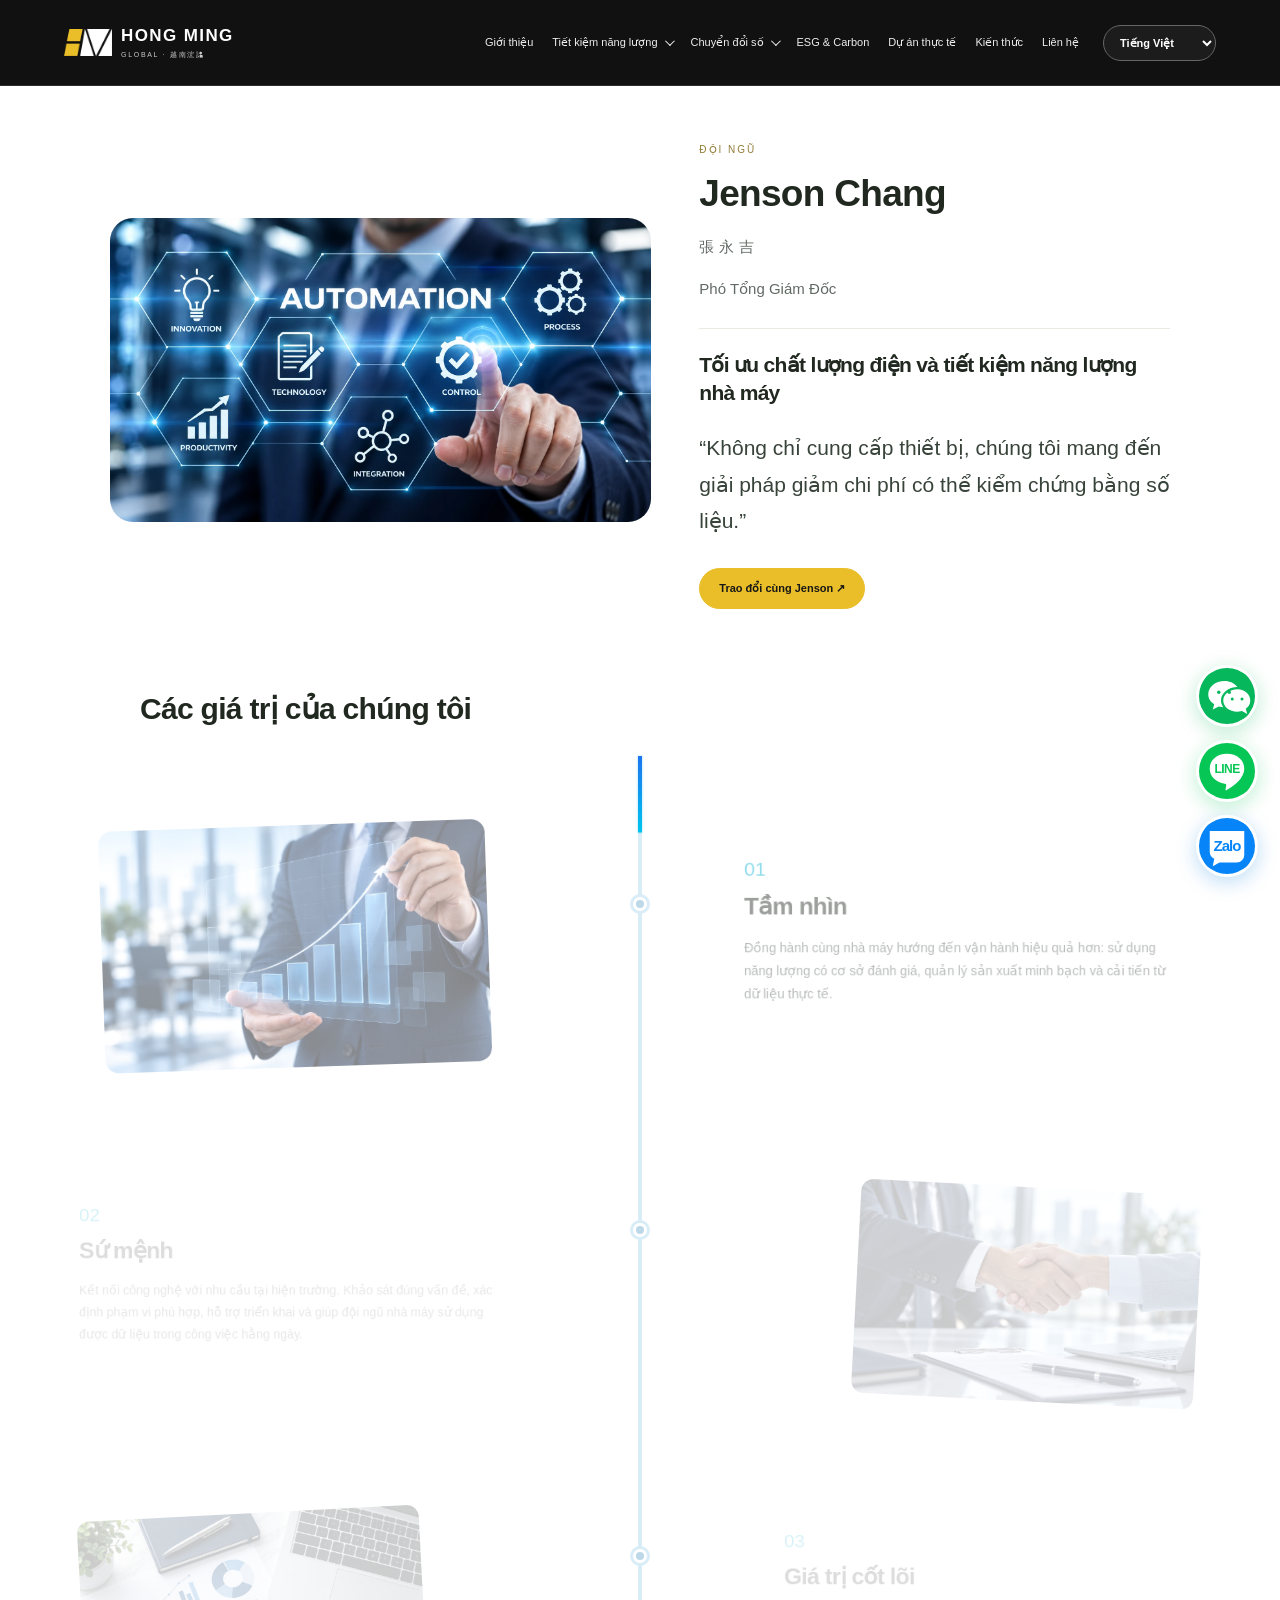
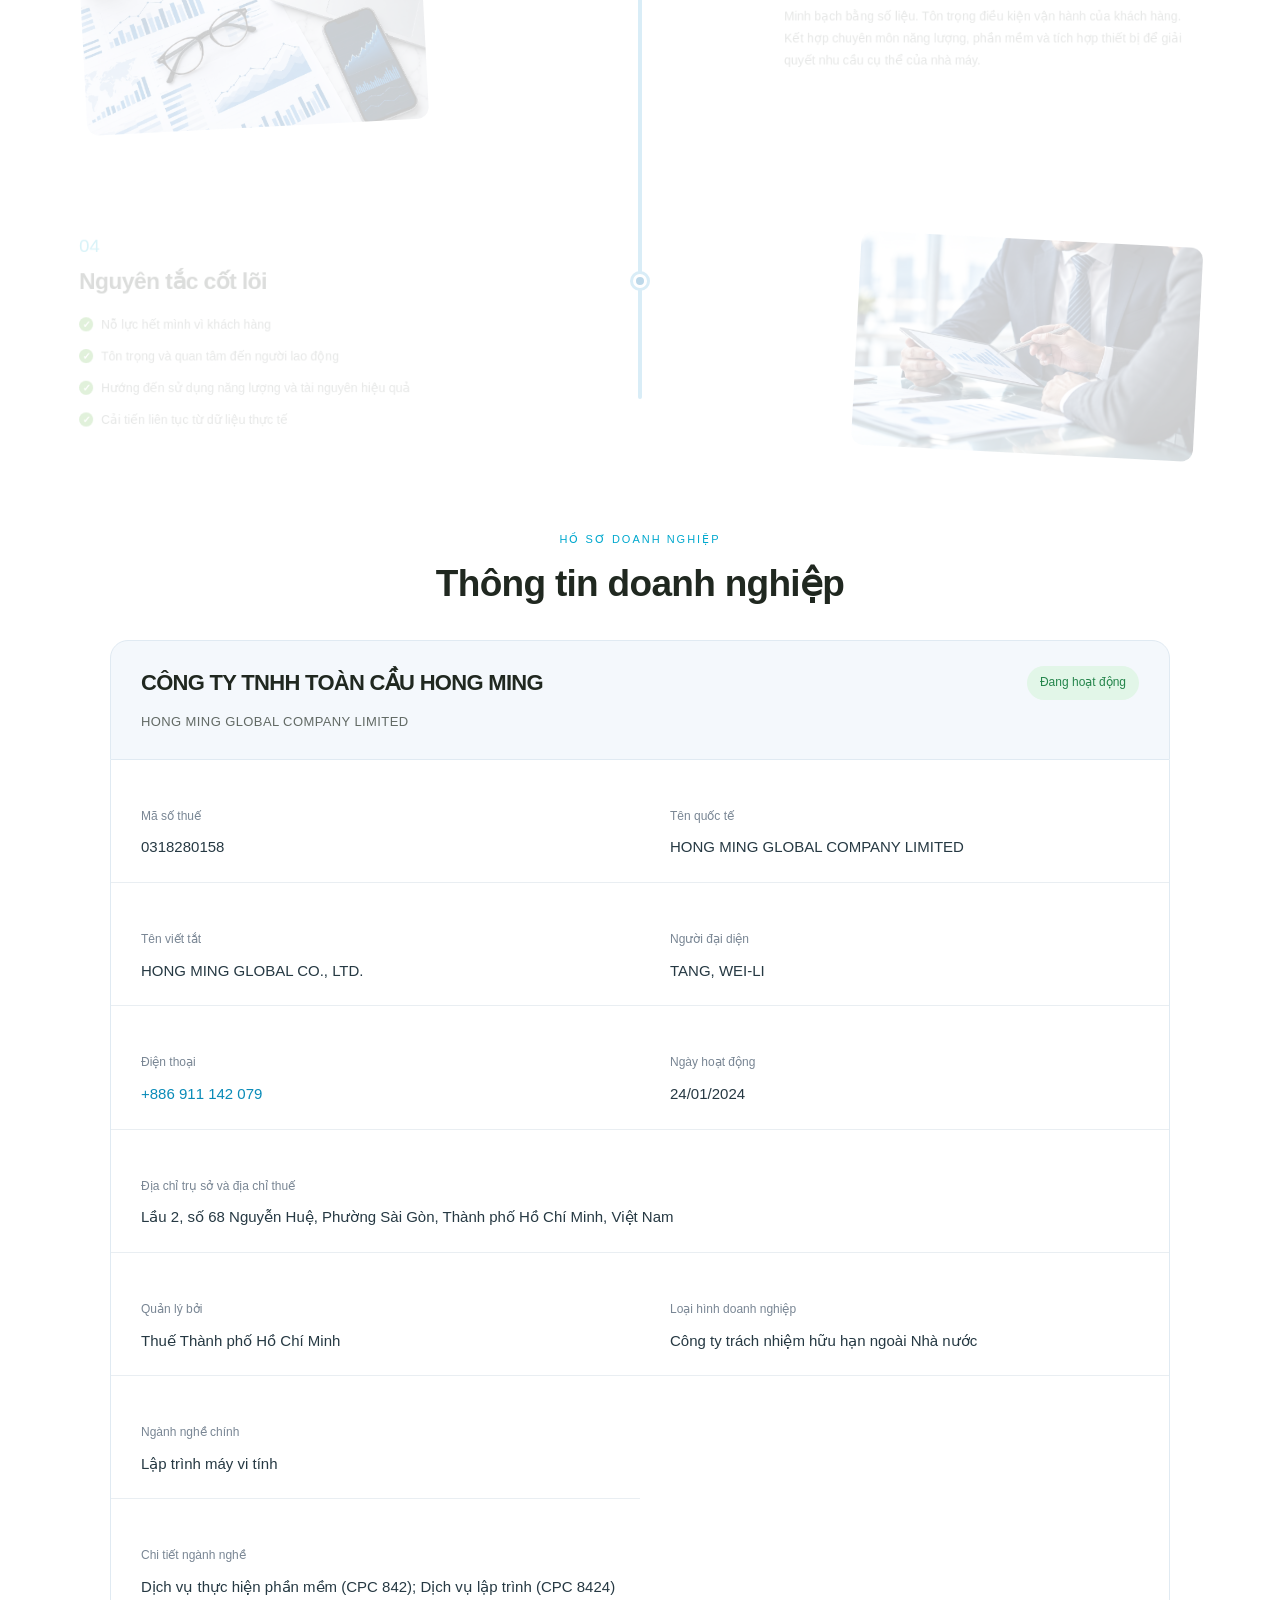
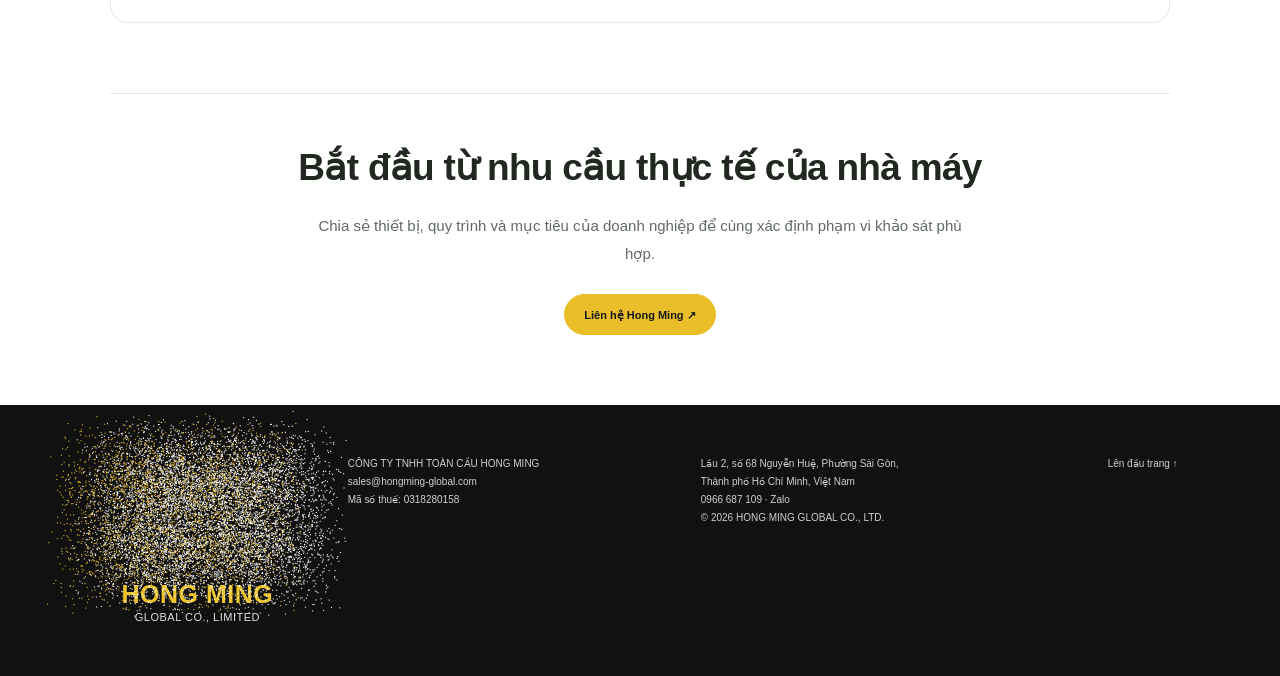
==== commit 2fe021b1: "Use circular favicon with original Hong Ming logo" ====
--- a/about.html
+++ b/about.html
@@ -1 +1 @@
-<!DOCTYPE html><html lang="vi" translate="no" class="notranslate"><head><script src="motion-defaults-v86.js?v=86" defer></script><meta charset="utf-8"><meta name="viewport" content="width=device-width,initial-scale=1"><meta name="google" content="notranslate"><meta name="description" content="Giới thiệu Hong Ming Global."><title>Giới thiệu | Hong Ming Global</title><link rel="icon" href="assets__favicon.png"><link rel="canonical" href="https://lamsung632-collab.github.io/hongmingglobal/about.html"><link rel="stylesheet" href="shared-v84.css?v=86"><link rel="stylesheet" href="about-v84.css?v=86"><link rel="stylesheet" href="responsive-v85.css?v=86"><link rel="stylesheet" href="footer-logo-v92.css"><style id="automation-overview-layout">#team{grid-template-columns:1.15fr 1fr;gap:48px;align-items:center}#team>figure{height:auto;max-width:none;margin:0;overflow:hidden;border-radius:23px;background:transparent}#team>figure img{display:block;width:100%;height:auto;max-height:none;object-fit:contain}@media(max-width:900px){#team{grid-template-columns:1fr;gap:28px}#team>figure{width:100%;max-width:none}}</style></head><body><header class="home-header"><a aria-label="Hong Ming Global" class="brand" href="index.html#home"><span class="brand-mark" aria-hidden="true"><img src="assets__hm-mark-original.png" width="944" height="533" alt="" decoding="async" draggable="false"></span><span class="brand-wordmark"><b>HONG MING</b><small>GLOBAL · 越南浤詺</small></span></a><button aria-expanded="false" aria-label="Mở menu" class="menu">☰</button><nav aria-label="Điều hướng chính"><a href="about.html" data-t="about">Giới thiệu</a><details class="nav-group"><summary data-t="energy">Tiết kiệm năng lượng</summary><div class="nav-panel"><a href="index.html#services">Green Power Shield</a><a href="index.html#services">R-Optimizer · Water Scale Go</a><a href="ems.html">EMS</a></div></details><details class="nav-group"><summary data-t="digital">Chuyển đổi số</summary><div class="nav-panel"><a href="smb.html">SMB · IoT</a><a href="mes.html">MES</a><a href="rfid.html">RFID · WIP · WMS</a></div></details><a href="index.html#esg">ESG &amp; Carbon</a><a data-t="projects" href="index.html#projects">Dự án thực tế</a><a data-t="knowledge" href="index.html#knowledge">Kiến thức</a><a data-t="contact" href="index.html#contact">Liên hệ</a></nav><label class="language-label"><span class="sr-only">Language / Ngôn ngữ / 語言</span><select aria-label="Language / Ngôn ngữ / 語言" class="language notranslate" translate="no" id="lang"><option value="vi" lang="vi" translate="no">Tiếng Việt</option><option value="zh" lang="zh-Hant" translate="no">繁體中文</option><option value="en" lang="en" translate="no">English</option></select></label><a class="header-survey" href="index.html#contact" data-t="shortsurvey">Đặt lịch khảo sát ↗</a></header><main class="intro-page ems-page" id="home"><section class="intro-wrap intro-leader" id="team" data-ems-reveal><figure><img src="assets__automation-overview.webp" alt="Tự động hóa và tích hợp công nghệ cho nhà máy" width="1672" height="941" loading="lazy" decoding="async" draggable="false"></figure><div><p data-t="abteam">ĐỘI NGŨ</p><h2>Jenson Chang</h2><p class="intro-name">張永吉</p><p data-t="abrole">Phó Tổng Giám Đốc</p><h3 data-t="abexpert">Tối ưu chất lượng điện và tiết kiệm năng lượng nhà máy</h3><blockquote data-t="abquote">“Không chỉ cung cấp thiết bị, chúng tôi mang đến giải pháp giảm chi phí có thể kiểm chứng bằng số liệu.”</blockquote><a class="home-primary" href="index.html#contact"><span data-t="abmeet">Trao đổi cùng Jenson ↗</span></a></div></section><section class="intro-wrap intro-values" id="values"><h2 data-t="abvalues">Các giá trị của chúng tôi</h2><div class="intro-value-flow"><div class="intro-connection" aria-hidden="true"></div><article class="intro-story "><figure class="intro-value-photo"><img src="assets__about-value-1.webp" alt="Business growth vision" width="1586" height="992" loading="lazy" decoding="async" draggable="false"></figure><div><span class="intro-number">01</span><h3 data-t="abvision">Tầm nhìn</h3><p data-t="abvisionp">Đồng hành cùng nhà máy hướng đến vận hành hiệu quả hơn: sử dụng năng lượng có cơ sở đánh giá, quản lý sản xuất minh bạch và cải tiến từ dữ liệu thực tế.</p></div></article><article class="intro-story intro-reverse"><figure class="intro-value-photo"><img src="assets__about-value-2.webp" alt="Business partnership" width="1586" height="992" loading="lazy" decoding="async" draggable="false"></figure><div><span class="intro-number">02</span><h3 data-t="abmission">Sứ mệnh</h3><p data-t="abmissionp">Kết nối công nghệ với nhu cầu tại hiện trường. Khảo sát đúng vấn đề, xác định phạm vi phù hợp, hỗ trợ triển khai và giúp đội ngũ nhà máy sử dụng được dữ liệu trong công việc hằng ngày.</p></div></article><article class="intro-story "><figure class="intro-value-photo"><img src="assets__about-value-3.webp" alt="Data analysis and core values" width="1586" height="992" loading="lazy" decoding="async" draggable="false"></figure><div><span class="intro-number">03</span><h3 data-t="abcore">Giá trị cốt lõi</h3><p data-t="abcorep">Minh bạch bằng số liệu. Tôn trọng điều kiện vận hành của khách hàng. Kết hợp chuyên môn năng lượng, phần mềm và tích hợp thiết bị để giải quyết nhu cầu cụ thể của nhà máy.</p></div></article><article class="intro-story intro-reverse"><figure class="intro-value-photo"><img src="assets__about-value-4.webp" alt="Business consultation and principles" width="1586" height="992" loading="lazy" decoding="async" draggable="false"></figure><div><span class="intro-number">04</span><h3 data-t="abprinciple">Nguyên tắc cốt lõi</h3><ul class="intro-principles"><li data-t="abp1">Nỗ lực hết mình vì khách hàng</li><li data-t="abp2">Tôn trọng và quan tâm đến người lao động</li><li data-t="abp3">Hướng đến sử dụng năng lượng và tài nguyên hiệu quả</li><li data-t="abp4">Cải tiến liên tục từ dữ liệu thực tế</li></ul></div></article></div></section><section class="intro-company-profile intro-wrap" id="history" data-ems-reveal=""><p class="intro-company-kicker" data-t="cpk">HỒ SƠ DOANH NGHIỆP</p><h2 data-t="cph">Thông tin doanh nghiệp</h2><div class="intro-company-heading"><h3>CÔNG TY TNHH TOÀN CẦU HONG MING</h3><span class="intro-company-status" data-t="cpactive">Đang hoạt động</span><p>HONG MING GLOBAL COMPANY LIMITED</p></div><dl class="intro-company-details"><div class="intro-company-field"><dt data-t="cptax">Mã số thuế</dt><dd>0318280158</dd></div><div class="intro-company-field"><dt data-t="cpinternational">Tên quốc tế</dt><dd>HONG MING GLOBAL COMPANY LIMITED</dd></div><div class="intro-company-field"><dt data-t="cpshort">Tên viết tắt</dt><dd>HONG MING GLOBAL CO., LTD.</dd></div><div class="intro-company-field"><dt data-t="cprep">Người đại diện</dt><dd>TANG, WEI-LI</dd></div><div class="intro-company-field"><dt data-t="cpphone">Điện thoại</dt><dd><a href="tel:+886911142079">+886 911 142 079</a></dd></div><div class="intro-company-field"><dt data-t="cpstart">Ngày hoạt động</dt><dd>24/01/2024</dd></div><div class="intro-company-field intro-company-wide"><dt data-t="cpaddress">Địa chỉ trụ sở và địa chỉ thuế</dt><dd data-t="cpaddressv">Lầu 2, số 68 Nguyễn Huệ, Phường Sài Gòn, Thành phố Hồ Chí Minh, Việt Nam</dd></div><div class="intro-company-field"><dt data-t="cpauthority">Quản lý bởi</dt><dd data-t="cpauthorityv">Thuế Thành phố Hồ Chí Minh</dd></div><div class="intro-company-field"><dt data-t="cptype">Loại hình doanh nghiệp</dt><dd data-t="cptypev">Công ty trách nhiệm hữu hạn ngoài Nhà nước</dd></div><div class="intro-company-field"><dt data-t="cpindustry">Ngành nghề chính</dt><dd data-t="cpindustryv">Lập trình máy vi tính</dd></div><div class="intro-company-field intro-company-wide"><dt data-t="cpsoftware">Chi tiết ngành nghề</dt><dd data-t="cpsoftwarev">Dịch vụ thực hiện phần mềm (CPC 842); Dịch vụ lập trình (CPC 8424)</dd></div></dl></section><section class="intro-wrap intro-next" data-ems-reveal><h2 data-t="abnext">Bắt đầu từ nhu cầu thực tế của nhà máy</h2><p data-t="abnextp">Chia sẻ thiết bị, quy trình và mục tiêu của doanh nghiệp để cùng xác định phạm vi khảo sát phù hợp.</p><a class="home-primary" href="index.html#contact"><span data-t="abcontact">Liên hệ Hong Ming ↗</span></a></section></main><footer class="fine-footer"><div class="footer-logo-motion" role="img" aria-label="Hong Ming Global"><div class="footer-mark-stage"><img src="assets__hm-mark-original.png" alt="" width="944" height="533" decoding="async" draggable="false"><canvas aria-hidden="true"></canvas></div><span>HONG MING<small>GLOBAL CO., LIMITED</small></span></div><div>CÔNG TY TNHH TOÀN CẦU HONG MING<br><a href="mailto:sales@hongming-global.com">sales@hongming-global.com</a><br><span data-t="tax">Mã số thuế</span>: 0318280158</div><div>Lầu 2, số 68 Nguyễn Huệ, Phường Sài Gòn,<br>Thành phố Hồ Chí Minh, Việt Nam<br><a href="tel:+84966687109">0966 687 109</a> · <a href="https://zalo.me/0966687109">Zalo</a><br>© 2026 HONG MING GLOBAL CO., LTD.</div><a data-t="top" href="index.html#home">Lên đầu trang ↑</a></footer><div class="floating-socials" role="group" aria-label="Zalo · WeChat · LINE"><a class="floating-zalo social-wechat" href="https://u.wechat.com/kDHNkAsLHVBf3X8Jp2XX3-I" target="_blank" rel="noopener" aria-label="WeChat" title="WeChat"><img src="assets__wechat-green.svg" alt="WeChat" width="48" height="48" draggable="false" decoding="async"></a><a class="floating-zalo social-line" href="https://line.me/ti/p/vI6jWP2Cho" target="_blank" rel="noopener" aria-label="LINE" title="LINE"><img src="assets__line-green.svg" alt="LINE" width="48" height="48" draggable="false" decoding="async"></a><a aria-label="Nhắn Zalo Hong Ming" class="floating-zalo" href="https://zalo.me/0966687109" rel="noopener" target="_blank"><img src="assets__zalo-blue.svg" alt="Zalo" width="48" height="48" draggable="false" decoding="async"></a></div><script src="content-v2.js?v=86" defer></script><script src="content-en.js?v=86" defer></script><script src="about-page.js?v=86" defer></script><script src="site-navigation.js?v=86" defer></script><script src="ems-effects.js?v=86" defer></script><script src="about-values-flow.js?v=86" defer></script><script src="image-interactions.js?v=86" defer></script><script src="responsive-ui-v85.js?v=86" defer></script><script src="footer-logo-v91.js" defer></script></body></html>+<!DOCTYPE html><html lang="vi" translate="no" class="notranslate"><head><script src="motion-defaults-v86.js?v=86" defer></script><meta charset="utf-8"><meta name="viewport" content="width=device-width,initial-scale=1"><meta name="google" content="notranslate"><meta name="description" content="Giới thiệu Hong Ming Global."><title>Giới thiệu | Hong Ming Global</title><link rel="icon" type="image/svg+xml" href="favicon-round.svg?v=20261020"><link rel="canonical" href="https://lamsung632-collab.github.io/hongmingglobal/about.html"><link rel="stylesheet" href="shared-v84.css?v=86"><link rel="stylesheet" href="about-v84.css?v=86"><link rel="stylesheet" href="responsive-v85.css?v=86"><link rel="stylesheet" href="footer-logo-v92.css"><style id="automation-overview-layout">#team{grid-template-columns:1.15fr 1fr;gap:48px;align-items:center}#team>figure{height:auto;max-width:none;margin:0;overflow:hidden;border-radius:23px;background:transparent}#team>figure img{display:block;width:100%;height:auto;max-height:none;object-fit:contain}@media(max-width:900px){#team{grid-template-columns:1fr;gap:28px}#team>figure{width:100%;max-width:none}}</style></head><body><header class="home-header"><a aria-label="Hong Ming Global" class="brand" href="index.html#home"><span class="brand-mark" aria-hidden="true"><img src="assets__hm-mark-original.png" width="944" height="533" alt="" decoding="async" draggable="false"></span><span class="brand-wordmark"><b>HONG MING</b><small>GLOBAL · 越南浤詺</small></span></a><button aria-expanded="false" aria-label="Mở menu" class="menu">☰</button><nav aria-label="Điều hướng chính"><a href="about.html" data-t="about">Giới thiệu</a><details class="nav-group"><summary data-t="energy">Tiết kiệm năng lượng</summary><div class="nav-panel"><a href="index.html#services">Green Power Shield</a><a href="index.html#services">R-Optimizer · Water Scale Go</a><a href="ems.html">EMS</a></div></details><details class="nav-group"><summary data-t="digital">Chuyển đổi số</summary><div class="nav-panel"><a href="smb.html">SMB · IoT</a><a href="mes.html">MES</a><a href="rfid.html">RFID · WIP · WMS</a></div></details><a href="index.html#esg">ESG &amp; Carbon</a><a data-t="projects" href="index.html#projects">Dự án thực tế</a><a data-t="knowledge" href="index.html#knowledge">Kiến thức</a><a data-t="contact" href="index.html#contact">Liên hệ</a></nav><label class="language-label"><span class="sr-only">Language / Ngôn ngữ / 語言</span><select aria-label="Language / Ngôn ngữ / 語言" class="language notranslate" translate="no" id="lang"><option value="vi" lang="vi" translate="no">Tiếng Việt</option><option value="zh" lang="zh-Hant" translate="no">繁體中文</option><option value="en" lang="en" translate="no">English</option></select></label><a class="header-survey" href="index.html#contact" data-t="shortsurvey">Đặt lịch khảo sát ↗</a></header><main class="intro-page ems-page" id="home"><section class="intro-wrap intro-leader" id="team" data-ems-reveal><figure><img src="assets__automation-overview.webp" alt="Tự động hóa và tích hợp công nghệ cho nhà máy" width="1672" height="941" loading="lazy" decoding="async" draggable="false"></figure><div><p data-t="abteam">ĐỘI NGŨ</p><h2>Jenson Chang</h2><p class="intro-name">張永吉</p><p data-t="abrole">Phó Tổng Giám Đốc</p><h3 data-t="abexpert">Tối ưu chất lượng điện và tiết kiệm năng lượng nhà máy</h3><blockquote data-t="abquote">“Không chỉ cung cấp thiết bị, chúng tôi mang đến giải pháp giảm chi phí có thể kiểm chứng bằng số liệu.”</blockquote><a class="home-primary" href="index.html#contact"><span data-t="abmeet">Trao đổi cùng Jenson ↗</span></a></div></section><section class="intro-wrap intro-values" id="values"><h2 data-t="abvalues">Các giá trị của chúng tôi</h2><div class="intro-value-flow"><div class="intro-connection" aria-hidden="true"></div><article class="intro-story "><figure class="intro-value-photo"><img src="assets__about-value-1.webp" alt="Business growth vision" width="1586" height="992" loading="lazy" decoding="async" draggable="false"></figure><div><span class="intro-number">01</span><h3 data-t="abvision">Tầm nhìn</h3><p data-t="abvisionp">Đồng hành cùng nhà máy hướng đến vận hành hiệu quả hơn: sử dụng năng lượng có cơ sở đánh giá, quản lý sản xuất minh bạch và cải tiến từ dữ liệu thực tế.</p></div></article><article class="intro-story intro-reverse"><figure class="intro-value-photo"><img src="assets__about-value-2.webp" alt="Business partnership" width="1586" height="992" loading="lazy" decoding="async" draggable="false"></figure><div><span class="intro-number">02</span><h3 data-t="abmission">Sứ mệnh</h3><p data-t="abmissionp">Kết nối công nghệ với nhu cầu tại hiện trường. Khảo sát đúng vấn đề, xác định phạm vi phù hợp, hỗ trợ triển khai và giúp đội ngũ nhà máy sử dụng được dữ liệu trong công việc hằng ngày.</p></div></article><article class="intro-story "><figure class="intro-value-photo"><img src="assets__about-value-3.webp" alt="Data analysis and core values" width="1586" height="992" loading="lazy" decoding="async" draggable="false"></figure><div><span class="intro-number">03</span><h3 data-t="abcore">Giá trị cốt lõi</h3><p data-t="abcorep">Minh bạch bằng số liệu. Tôn trọng điều kiện vận hành của khách hàng. Kết hợp chuyên môn năng lượng, phần mềm và tích hợp thiết bị để giải quyết nhu cầu cụ thể của nhà máy.</p></div></article><article class="intro-story intro-reverse"><figure class="intro-value-photo"><img src="assets__about-value-4.webp" alt="Business consultation and principles" width="1586" height="992" loading="lazy" decoding="async" draggable="false"></figure><div><span class="intro-number">04</span><h3 data-t="abprinciple">Nguyên tắc cốt lõi</h3><ul class="intro-principles"><li data-t="abp1">Nỗ lực hết mình vì khách hàng</li><li data-t="abp2">Tôn trọng và quan tâm đến người lao động</li><li data-t="abp3">Hướng đến sử dụng năng lượng và tài nguyên hiệu quả</li><li data-t="abp4">Cải tiến liên tục từ dữ liệu thực tế</li></ul></div></article></div></section><section class="intro-company-profile intro-wrap" id="history" data-ems-reveal=""><p class="intro-company-kicker" data-t="cpk">HỒ SƠ DOANH NGHIỆP</p><h2 data-t="cph">Thông tin doanh nghiệp</h2><div class="intro-company-heading"><h3>CÔNG TY TNHH TOÀN CẦU HONG MING</h3><span class="intro-company-status" data-t="cpactive">Đang hoạt động</span><p>HONG MING GLOBAL COMPANY LIMITED</p></div><dl class="intro-company-details"><div class="intro-company-field"><dt data-t="cptax">Mã số thuế</dt><dd>0318280158</dd></div><div class="intro-company-field"><dt data-t="cpinternational">Tên quốc tế</dt><dd>HONG MING GLOBAL COMPANY LIMITED</dd></div><div class="intro-company-field"><dt data-t="cpshort">Tên viết tắt</dt><dd>HONG MING GLOBAL CO., LTD.</dd></div><div class="intro-company-field"><dt data-t="cprep">Người đại diện</dt><dd>TANG, WEI-LI</dd></div><div class="intro-company-field"><dt data-t="cpphone">Điện thoại</dt><dd><a href="tel:+886911142079">+886 911 142 079</a></dd></div><div class="intro-company-field"><dt data-t="cpstart">Ngày hoạt động</dt><dd>24/01/2024</dd></div><div class="intro-company-field intro-company-wide"><dt data-t="cpaddress">Địa chỉ trụ sở và địa chỉ thuế</dt><dd data-t="cpaddressv">Lầu 2, số 68 Nguyễn Huệ, Phường Sài Gòn, Thành phố Hồ Chí Minh, Việt Nam</dd></div><div class="intro-company-field"><dt data-t="cpauthority">Quản lý bởi</dt><dd data-t="cpauthorityv">Thuế Thành phố Hồ Chí Minh</dd></div><div class="intro-company-field"><dt data-t="cptype">Loại hình doanh nghiệp</dt><dd data-t="cptypev">Công ty trách nhiệm hữu hạn ngoài Nhà nước</dd></div><div class="intro-company-field"><dt data-t="cpindustry">Ngành nghề chính</dt><dd data-t="cpindustryv">Lập trình máy vi tính</dd></div><div class="intro-company-field intro-company-wide"><dt data-t="cpsoftware">Chi tiết ngành nghề</dt><dd data-t="cpsoftwarev">Dịch vụ thực hiện phần mềm (CPC 842); Dịch vụ lập trình (CPC 8424)</dd></div></dl></section><section class="intro-wrap intro-next" data-ems-reveal><h2 data-t="abnext">Bắt đầu từ nhu cầu thực tế của nhà máy</h2><p data-t="abnextp">Chia sẻ thiết bị, quy trình và mục tiêu của doanh nghiệp để cùng xác định phạm vi khảo sát phù hợp.</p><a class="home-primary" href="index.html#contact"><span data-t="abcontact">Liên hệ Hong Ming ↗</span></a></section></main><footer class="fine-footer"><div class="footer-logo-motion" role="img" aria-label="Hong Ming Global"><div class="footer-mark-stage"><img src="assets__hm-mark-original.png" alt="" width="944" height="533" decoding="async" draggable="false"><canvas aria-hidden="true"></canvas></div><span>HONG MING<small>GLOBAL CO., LIMITED</small></span></div><div>CÔNG TY TNHH TOÀN CẦU HONG MING<br><a href="mailto:sales@hongming-global.com">sales@hongming-global.com</a><br><span data-t="tax">Mã số thuế</span>: 0318280158</div><div>Lầu 2, số 68 Nguyễn Huệ, Phường Sài Gòn,<br>Thành phố Hồ Chí Minh, Việt Nam<br><a href="tel:+84966687109">0966 687 109</a> · <a href="https://zalo.me/0966687109">Zalo</a><br>© 2026 HONG MING GLOBAL CO., LTD.</div><a data-t="top" href="index.html#home">Lên đầu trang ↑</a></footer><div class="floating-socials" role="group" aria-label="Zalo · WeChat · LINE"><a class="floating-zalo social-wechat" href="https://u.wechat.com/kDHNkAsLHVBf3X8Jp2XX3-I" target="_blank" rel="noopener" aria-label="WeChat" title="WeChat"><img src="assets__wechat-green.svg" alt="WeChat" width="48" height="48" draggable="false" decoding="async"></a><a class="floating-zalo social-line" href="https://line.me/ti/p/vI6jWP2Cho" target="_blank" rel="noopener" aria-label="LINE" title="LINE"><img src="assets__line-green.svg" alt="LINE" width="48" height="48" draggable="false" decoding="async"></a><a aria-label="Nhắn Zalo Hong Ming" class="floating-zalo" href="https://zalo.me/0966687109" rel="noopener" target="_blank"><img src="assets__zalo-blue.svg" alt="Zalo" width="48" height="48" draggable="false" decoding="async"></a></div><script src="content-v2.js?v=86" defer></script><script src="content-en.js?v=86" defer></script><script src="about-page.js?v=86" defer></script><script src="site-navigation.js?v=86" defer></script><script src="ems-effects.js?v=86" defer></script><script src="about-values-flow.js?v=86" defer></script><script src="image-interactions.js?v=86" defer></script><script src="responsive-ui-v85.js?v=86" defer></script><script src="footer-logo-v91.js" defer></script></body></html>
